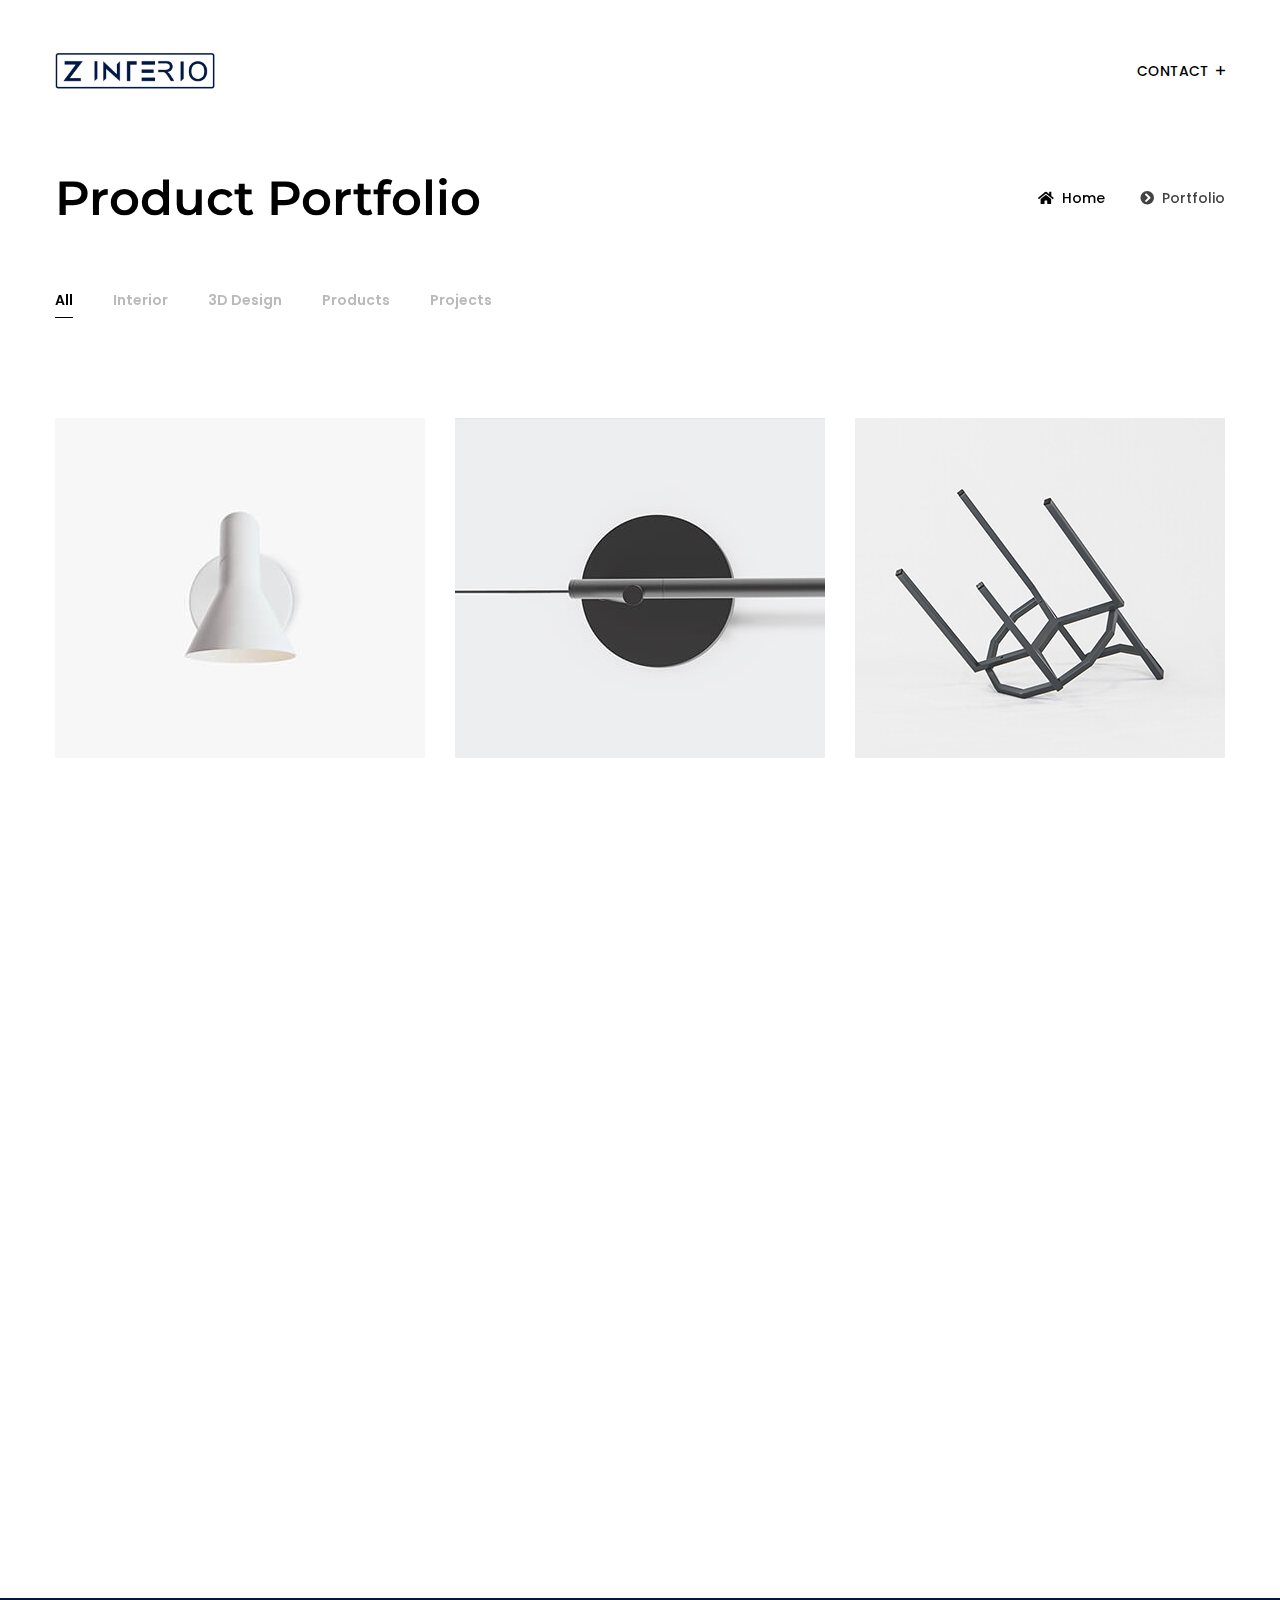
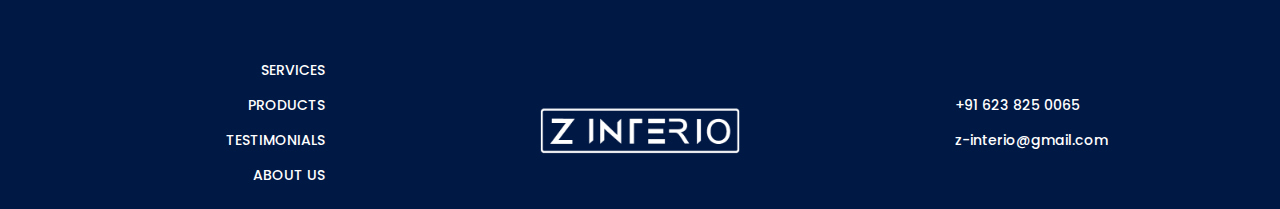
==== portfolio.html @ 0c7a72dc "Initial commit" ====
<!DOCTYPE html>
<html lang="en">

<head>

		<meta charset="utf-8">
		<meta name="viewport" content="width=device-width, initial-scale=1, shrink-to-fit=no">
		<meta http-equiv="x-ua-compatible" content="ie=edge">

		<title>Z-Interio Portfolio</title>
		<link rel="shortcut icon" href="assets/images/logo/favourite-icon.png">
		<link rel="stylesheet" href="https://cdn.jsdelivr.net/npm/bootstrap@4.6.0/dist/css/bootstrap.min.css" integrity="sha384-B0vP5xmATw1+K9KRQjQERJvTumQW0nPEzvF6L/Z6nronJ3oUOFUFpCjEUQouq2+l" crossorigin="anonymous">

		<!-- fonts -->
		<link rel="preconnect" href="https://fonts.googleapis.com">
		<link rel="preconnect" href="https://fonts.gstatic.com" crossorigin>
		<link href="https://fonts.googleapis.com/css2?family=Montserrat:ital,wght@0,100;0,200;0,300;0,400;0,500;0,600;0,700;0,800;0,900;1,100;1,200;1,300;1,400;1,500;1,600;1,700;1,800;1,900&family=Poppins:ital,wght@0,100;0,200;0,300;0,400;0,500;0,600;0,700;0,800;0,900;1,100;1,200;1,300;1,400;1,500;1,600;1,700;1,800;1,900&family=Playfair+Display:ital,wght@0,400;0,500;0,600;0,700;0,800;0,900;1,400;1,500;1,600;1,700;1,800;1,900&display=swap" rel="stylesheet">

		<!-- css include -->
		<link rel="stylesheet" type="text/css" href="assets/css/bootstrap.min.css">
		<link rel="stylesheet" type="text/css" href="assets/css/fontawesome-all.css">
		<link rel="stylesheet" type="text/css" href="assets/css/icomoon.css">
		<link rel="stylesheet" type="text/css" href="assets/css/animate.css">
		<link rel="stylesheet" type="text/css" href="assets/css/owl.carousel.min.css">
		<link rel="stylesheet" type="text/css" href="assets/css/owl.theme.default.min.css">
		<link rel="stylesheet" type="text/css" href="assets/css/magnific-popup.css">
		<link rel="stylesheet" type="text/css" href="assets/css/jquery-ui.css">
		<link rel="stylesheet" type="text/css" href="assets/css/aos.css">

		<!-- custom - css include -->
		<link rel="stylesheet" type="text/css" href="assets/css/style.css">
		<link rel="stylesheet" type="text/css" href="assets/css/custom.css">

	</head>


	<body>


		<!-- backtotop - start -->
		<div id="thetop"></div>
		<div id="backtotop">
			<a href="#" id="scroll">
				<i class="far fa-arrow-up"></i>
			</a>
		</div>
		<!-- backtotop - end -->

		<!-- preloader - start -->
		<div id="preloader"></div>
		<!-- preloader - end -->


		<!-- header-section - start
		================================================== -->
		<header id="header-section" class="header-section sticky-header clearfix">
			<div class="container">
				<div class="row align-items-center">

					<div class="col-lg-4">
						<div class="brand-logo logo-custom">
							<a id="index">
								<img class="" src="assets/images/logo/logo.png" alt="logo_not_found">
							</a>

							<div class="mobile-menu-btns float-right ul-li-right">
								<ul class="clearfix">
									<li>
										<button type="button" class="menu-btn">
											<span></span>
											<span></span>
											<span></span>
										</button>
									</li>
								</ul>
							</div>

						</div>
					</div>

					<div class="col-lg-8">
						<nav class="main-menu ul-li-right clearfix">
							<ul class="clearfix">

								<li class="menu-item-has-child">
									<a href="#!">CONTACT</a>
								</li>
							</ul>
						</nav>
					</div>

				</div>
			</div>
		</header>

		<div class="sidebar-menu-wrapper">
			<div id="sidebar-menu" class="sidebar-menu">
				<span class="close-btn"><i class="fal fa-times"></i></span>

				<div id="menu-list" class="menu-list ul-li-block clearfix">
					<ul class="clearfix">

						<li>
							<a href="#portfolio-submenu" data-toggle="collapse" aria-expanded="false">CONTACT</a>
						</li>

					</ul>
				</div>

			</div>

			<div class="overlay"></div>
		</div>

		<!-- header-section - end
		================================================== -->

		<!-- main body - start
		================================================== -->
		<main>


			<!-- breadcrumb-section - start
			================================================== -->
			<section id="breadcrumb-section" class="portfolio-custom breadcrumb-section sec-ptb-100 clearfix">
				<div class="container">

					<div class="row mb-60 d-flex align-items-center justify-content-lg-between justify-content-md-between justify-content-sm-center">
						<div class="col-lg-8 col-md-8 col-sm-7 col-xs-12">
							<h2 class="page-title mb-0" data-aos="fade-right" data-aos-delay="100">Product Portfolio</h2>
						</div>

						<div class="col-lg-4 col-md-4 col-sm-7 col-xs-12">
							<div class="breadcrumb-nev ul-li-right clearfix" data-aos="fade-left" data-aos-delay="300">
								<ul class="clearfix">
									<li><a href="index.html"><i class="fas fa-home mr-1"></i> Home</a></li>
									<li><i class="fas fa-chevron-circle-right mr-1"></i> Portfolio</li>
								</ul>
							</div>
						</div>
					</div>

					<div class="button-group filters-button-group ul-li clearfix" data-aos="fade-right" data-aos-delay="200">
						<ul class="clearfix">
							<li><button class="button is-checked" data-filter="*">All</button></li>
							<li><button class="button" data-filter=".prints">Interior</button></li>
							<li><button class="button" data-filter=".3ddesign">3D Design</button></li>
							<li><button class="button" data-filter=".branding">Products</button></li>
							<li><button class="button" data-filter=".logos">Projects</button></li>
						</ul>
					</div>

				</div>
			</section>
			<!-- breadcrumb-section - end
			================================================== -->


			<!-- portfolio-section - start
			================================================== -->
			<section id="portfolio-section" class="portfolio-section clearfix">
				<div class="container">
					<div class="grid row mt--30">

						<div class="col-lg-4 col-md-4 col-sm-6 col-xs-12 element-item prints " data-category="prints">
							<div class="portfolio-fullimage bg-white" data-aos="fade-up" data-aos-delay="100">
								<img src="assets/images/portfolio/1_img_1.jpg" alt="image_not_found">
								<a href="#!" class="details-btn"><i class="fal fa-plus"></i></a>
								<div class="item-content">
									<h3 class="item-title">Creativia</h3>
									<span class="item-brand">Branding</span>
								</div>
							</div>
						</div>

						<div class="col-lg-4 col-md-4 col-sm-6 col-xs-12 element-item 3ddesign " data-category="3ddesign">
							<div class="portfolio-fullimage bg-white" data-aos="fade-up" data-aos-delay="300">
								<img src="assets/images/portfolio/1_img_2.jpg" alt="image_not_found">
								<a href="#!" class="details-btn"><i class="fal fa-plus"></i></a>
								<div class="item-content">
									<h3 class="item-title">Creativia</h3>
									<span class="item-brand">Branding</span>
								</div>
							</div>
						</div>

						<div class="col-lg-4 col-md-4 col-sm-6 col-xs-12 element-item branding " data-category="branding">
							<div class="portfolio-fullimage bg-white" data-aos="fade-up" data-aos-delay="500">
								<img src="assets/images/portfolio/1_img_3.jpg" alt="image_not_found">
								<a href="#!" class="details-btn"><i class="fal fa-plus"></i></a>
								<div class="item-content">
									<h3 class="item-title">Creativia</h3>
									<span class="item-brand">Branding</span>
								</div>
							</div>
						</div>

						<div class="col-lg-4 col-md-4 col-sm-6 col-xs-12 element-item logos " data-category="logos">
							<div class="portfolio-fullimage bg-white" data-aos="fade-up" data-aos-delay="100">
								<img src="assets/images/portfolio/1_img_4.jpg" alt="image_not_found">
								<a href="#!" class="details-btn"><i class="fal fa-plus"></i></a>
								<div class="item-content">
									<h3 class="item-title">Creativia</h3>
									<span class="item-brand">Branding</span>
								</div>
							</div>
						</div>

						<div class="col-lg-4 col-md-4 col-sm-6 col-xs-12 element-item prints " data-category="prints">
							<div class="portfolio-fullimage bg-white" data-aos="fade-up" data-aos-delay="300">
								<img src="assets/images/portfolio/1_img_5.jpg" alt="image_not_found">
								<a href="#!" class="details-btn"><i class="fal fa-plus"></i></a>
								<div class="item-content">
									<h3 class="item-title">Creativia</h3>
									<span class="item-brand">Branding</span>
								</div>
							</div>
						</div>

						<div class="col-lg-4 col-md-4 col-sm-6 col-xs-12 element-item 3ddesign " data-category="3ddesign">
							<div class="portfolio-fullimage bg-white" data-aos="fade-up" data-aos-delay="500">
								<img src="assets/images/portfolio/1_img_6.jpg" alt="image_not_found">
								<a href="#!" class="details-btn"><i class="fal fa-plus"></i></a>
								<div class="item-content">
									<h3 class="item-title">Creativia</h3>
									<span class="item-brand">Branding</span>
								</div>
							</div>
						</div>

						<div class="col-lg-4 col-md-4 col-sm-6 col-xs-12 element-item branding " data-category="branding">
							<div class="portfolio-fullimage bg-white" data-aos="fade-up" data-aos-delay="100">
								<img src="assets/images/portfolio/1_img_7.jpg" alt="image_not_found">
								<a href="#!" class="details-btn"><i class="fal fa-plus"></i></a>
								<div class="item-content">
									<h3 class="item-title">Creativia</h3>
									<span class="item-brand">Branding</span>
								</div>
							</div>
						</div>

						<div class="col-lg-4 col-md-4 col-sm-6 col-xs-12 element-item logos " data-category="logos">
							<div class="portfolio-fullimage bg-white" data-aos="fade-up" data-aos-delay="300">
								<img src="assets/images/portfolio/1_img_8.jpg" alt="image_not_found">
								<a href="#!" class="details-btn"><i class="fal fa-plus"></i></a>
								<div class="item-content">
									<h3 class="item-title">Creativia</h3>
									<span class="item-brand">Branding</span>
								</div>
							</div>
						</div>

						<div class="col-lg-4 col-md-4 col-sm-6 col-xs-12 element-item 3ddesign " data-category="3ddesign">
							<div class="portfolio-fullimage bg-white" data-aos="fade-up" data-aos-delay="500">
								<img src="assets/images/portfolio/1_img_9.jpg" alt="image_not_found">
								<a href="#!" class="details-btn"><i class="fal fa-plus"></i></a>
								<div class="item-content">
									<h3 class="item-title">Creativia</h3>
									<span class="item-brand">Branding</span>
								</div>
							</div>
						</div>

					</div>
				</div>
			</section>
			<!-- portfolio-section - end
			================================================== -->


		</main>
		<!-- main body - end
		================================================== -->


		<!-- footer-section - start
		================================================== -->
		<div class="footer-custom-portfolio">

			<footer id="footer-section" class="footer-section sec-ptb-100 clearfix">
				<div class="container">
					<div class="row align-items-center">

						<div class="col-lg-3 col-md-4">
							<div class="useful-links ul-li-block text-right clearfix">
								<ul class="clearfix">
									<li><a class="footer-font-custom" href="#!">SERVICES</a></li>
									<li><a class="footer-font-custom" href="service-1.html">PRODUCTS</a></li>
									<li><a class="footer-font-custom" href="#!">TESTIMONIALS</a></li>
									<li><a class="footer-font-custom" href="contact.html">ABOUT US</a></li>
								</ul>
							</div>
						</div>

						<div class="col-lg-6 col-md-4">
							<div class="brand-logo text-center mt-3">
								<a class="brand-logo-footer" href="index.html">
									<img src="assets/images/logo/logo-white.png" alt="logo_not_found">
								</a>
							</div>
						</div>

						<div class="col-lg-3 col-md-4">
							<div class="useful-links ul-li-block clearfix">
								<ul class="clearfix">
									<li><a class="footer-font-custom" href="#!">+91 623 825 0065</a></li>
									<li><a class="footer-font-custom" href="#!">z-interio@gmail.com</a></li>
								</ul>
							</div>
						</div>

					</div>
				</div>
			</footer>

		</div>
		<!-- footer-section - end
		================================================== -->

		<!-- jquery include -->
		<script src="assets/js/jquery-1.10.1.min.js"></script>
		<script src="assets/js/popper.min.js"></script>
		<script src="assets/js/bootstrap.min.js"></script>
		<script src="assets/js/owl.carousel.min.js"></script>
		<script src="assets/js/counterup.min.js"></script>
		<script src="assets/js/waypoints.min.js"></script>
		<script src="assets/js/countdown.js"></script>
		<script src="assets/js/magnific-popup.min.js"></script>
		<script src="assets/js/isotope.pkgd.min.js"></script>
		<script src="assets/js/masonry.pkgd.min.js"></script>
		<script src="assets/js/imagesloaded.pkgd.min.js"></script>
		<script src="assets/js/jquery-ui.js"></script>
		<script src="assets/js/aos.js"></script>
		<script src="assets/js/validate.js"></script>

		<!-- mobile menu - jquery include -->
        <script src="assets/js/mCustomScrollbar.js"></script>

		<!-- custom - jquery include -->
		<script src="assets/js/custom.js"></script>


	</body>

</html>
---- assets/css/icomoon.css ----
@font-face {
  font-family: 'icomoon';
  src:  url('../fonts/icomoonb124.eot');
  src:  url('../fonts/icomoonb124.eot#iefix') format('embedded-opentype'),
    url('../fonts/icomoonb124.ttf') format('truetype'),
    url('../fonts/icomoonb124.woff') format('woff'),
    url('../fonts/icomoonb124.svg#icomoon') format('svg');
  font-weight: normal;
  font-style: normal;
}

[class^="icon-"], [class*=" icon-"] {
  /* use !important to prevent issues with browser extensions that change fonts */
  font-family: 'icomoon' !important;
  speak: none;
  font-style: normal;
  font-weight: normal;
  font-variant: normal;
  text-transform: none;
  line-height: 1;

  /* Better Font Rendering =========== */
  -webkit-font-smoothing: antialiased;
  -moz-osx-font-smoothing: grayscale;
}

.icon-banking-mobile:before {
  content: "\e967";
  color: #27afb7;
}
.icon-analysis:before {
  content: "\e968";
  color: #27afb7;
}
.icon-anchor:before {
  content: "\e969";
  color: #27afb7;
}
.icon-announcement:before {
  content: "\e96a";
  color: #27afb7;
}
.icon-bank:before {
  content: "\e96b";
  color: #27afb7;
}
.icon-bid:before {
  content: "\e96c";
  color: #27afb7;
}
.icon-bug3:before {
  content: "\e96d";
  color: #27afb7;
}
.icon-business-man:before {
  content: "\e96e";
  color: #27afb7;
}
.icon-chair:before {
  content: "\e96f";
  color: #27afb7;
}
.icon-cloud-service:before {
  content: "\e970";
  color: #27afb7;
}
.icon-code:before {
  content: "\e975";
  color: #27afb7;
}
.icon-card-credict:before {
  content: "\e976";
  color: #27afb7;
}
.icon-analysis-data:before {
  content: "\e977";
  color: #27afb7;
}
.icon-date:before {
  content: "\e978";
  color: #27afb7;
}
.icon-document:before {
  content: "\e979";
  color: #27afb7;
}
.icon-dollar:before {
  content: "\e97a";
  color: #27afb7;
}
.icon-employee:before {
  content: "\e97b";
  color: #27afb7;
}
.icon-file-sharing:before {
  content: "\e97c";
  color: #27afb7;
}
.icon-folder3:before {
  content: "\e97d";
  color: #27afb7;
}
.icon-global-money:before {
  content: "\e97e";
  color: #27afb7;
}
.icon-growth:before {
  content: "\e97f";
  color: #27afb7;
}
.icon-idea:before {
  content: "\e980";
  color: #27afb7;
}
.icon-keywords:before {
  content: "\e981";
  color: #27afb7;
}
.icon-landing-page:before {
  content: "\e982";
  color: #27afb7;
}
.icon-law:before {
  content: "\e983";
  color: #27afb7;
}
.icon-link3:before {
  content: "\e984";
  color: #27afb7;
}
.icon-location4:before {
  content: "\e985";
  color: #27afb7;
}
.icon-designing-mobile:before {
  content: "\e986";
  color: #27afb7;
}
.icon-money:before {
  content: "\e987";
  color: #27afb7;
}
.icon-banking-online:before {
  content: "\e988";
  color: #27afb7;
}
.icon-page-quality:before {
  content: "\e989";
  color: #27afb7;
}
.icon-page-security:before {
  content: "\e98a";
  color: #27afb7;
}
.icon-page-setting:before {
  content: "\e98b";
  color: #27afb7;
}
.icon-page-view:before {
  content: "\e98c";
  color: #27afb7;
}
.icon-partnership:before {
  content: "\e98d";
  color: #27afb7;
}
.icon-pay-perclick:before {
  content: "\e98e";
  color: #27afb7;
}
.icon-pin:before {
  content: "\e98f";
  color: #27afb7;
}
.icon-portfolio:before {
  content: "\e990";
  color: #27afb7;
}
.icon-premium:before {
  content: "\e991";
  color: #27afb7;
}
.icon-presentation:before {
  content: "\e992";
  color: #27afb7;
}
.icon-rocket3:before {
  content: "\e993";
  color: #27afb7;
}
.icon-money-save:before {
  content: "\e994";
  color: #27afb7;
}
.icon-seo-tag:before {
  content: "\e995";
  color: #27afb7;
}
.icon-sharing:before {
  content: "\e996";
  color: #27afb7;
}
.icon-signature:before {
  content: "\e997";
  color: #27afb7;
}
.icon-social:before {
  content: "\e998";
  color: #27afb7;
}
.icon-speed:before {
  content: "\e999";
  color: #27afb7;
}
.icon-stamp:before {
  content: "\e99a";
  color: #27afb7;
}
.icon-tap:before {
  content: "\e99b";
  color: #27afb7;
}
.icon-attention-favori:before {
  content: "\e99c";
  color: #134563;
}
.icon-discount-price-t:before {
  content: "\e99d";
  color: #134563;
}
.icon-draw-edit-pencil:before {
  content: "\e99e";
  color: #134563;
}
.icon-find-magnifier-m:before {
  content: "\e99f";
  color: #134563;
}
.icon-approve-like-thu:before {
  content: "\e9a0";
  color: #134563;
}
.icon-download-loop-re:before {
  content: "\e9a1";
  color: #134563;
}
.icon-close-no-reject:before {
  content: "\e9a2";
  color: #134563;
}
.icon-approve-check-ok:before {
  content: "\e9a3";
  color: #134563;
}
.icon-history-left-pre:before {
  content: "\e9a4";
  color: #134563;
}
.icon-lock-open-unlock:before {
  content: "\e9a5";
  color: #134563;
}
.icon-arrow-bottom-dow:before {
  content: "\e9a6";
  color: #134563;
}
.icon-arrow-left4:before {
  content: "\e9a7";
  color: #134563;
}
.icon-arrow-back-left-:before {
  content: "\e9a8";
  color: #134563;
}
.icon-arrow-forward-ne:before {
  content: "\e9a9";
  color: #134563;
}
.icon-arrow-forward-ne1:before {
  content: "\e9aa";
  color: #134563;
}
.icon-arrow-top-up:before {
  content: "\e9ab";
  color: #134563;
}
.icon-attention-exclam:before {
  content: "\e9ac";
  color: #134563;
}
.icon-account-avatar-p:before {
  content: "\e9ad";
  color: #134563;
}
.icon-delete-garbage-t:before {
  content: "\e9ae";
  color: #134563;
}
.icon-alarm-bell-sound:before {
  content: "\e9af";
  color: #134563;
}
.icon-box-files-storag:before {
  content: "\e9b0";
  color: #134563;
}
.icon-calendar-events-:before {
  content: "\e9b1";
  color: #134563;
}
.icon-camera-images-ph:before {
  content: "\e9b2";
  color: #134563;
}
.icon-cart-checkout-co:before {
  content: "\e9b3";
  color: #134563;
}
.icon-attach-attachmen:before {
  content: "\e9b4";
  color: #134563;
}
.icon-clock-schedule-t:before {
  content: "\e9b5";
  color: #134563;
}
.icon-close-no-reject1:before {
  content: "\e9b6";
  color: #134563;
}
.icon-chat-cloud-speec:before {
  content: "\e9b7";
  color: #134563;
}
.icon-credit-card-paym:before {
  content: "\e9b8";
  color: #134563;
}
.icon-award-champion-c:before {
  content: "\e9b9";
  color: #134563;
}
.icon-eye-sight-view:before {
  content: "\e9ba";
  color: #134563;
}
.icon-click-finger-tou:before {
  content: "\e9bb";
  color: #134563;
}
.icon-favorite-heart-l:before {
  content: "\e9bc";
  color: #134563;
}
.icon-hyperlink-link:before {
  content: "\e9bd";
  color: #134563;
}
.icon-location-map-mar:before {
  content: "\e9be";
  color: #134563;
}
.icon-lock-padlock-sec:before {
  content: "\e9bf";
  color: #134563;
}
.icon-email-envenlope-:before {
  content: "\e9c0";
  color: #134563;
}
.icon-hamburger-menu:before {
  content: "\e9c1";
  color: #134563;
}
.icon-close-less-minus:before {
  content: "\e9c2";
  color: #134563;
}
.icon-image-photograph:before {
  content: "\e9c3";
  color: #134563;
}
.icon-audio-play-playe:before {
  content: "\e9c4";
  color: #134563;
}
.icon-add-more-plus:before {
  content: "\e9c5";
  color: #134563;
}
.icon-help-question:before {
  content: "\e9c6";
  color: #134563;
}
.icon-forward-right-ro:before {
  content: "\e9c7";
  color: #134563;
}
.icon-loop-repeat-rota:before {
  content: "\e9c8";
  color: #134563;
}
.icon-gear-options-pre:before {
  content: "\e9c9";
  color: #134563;
}
.icon-graph-network-sh:before {
  content: "\e9ca";
  color: #134563;
}
.icon-launch-open-shar:before {
  content: "\e9cb";
  color: #134563;
}
.icon-analytics-bar-ch:before {
  content: "\e9cc";
  color: #134563;
}
.icon-upload5:before {
  content: "\e9cd";
  color: #134563;
}
.icon-accounting-finance:before {
  content: "\e9ce";
}
.icon-accounting-finance1:before {
  content: "\e9cf";
}
.icon-accounting-finance2:before {
  content: "\e9d0";
}
.icon-accounting-finance3:before {
  content: "\e9d1";
}
.icon-accounting-finance4:before {
  content: "\e9d2";
}
.icon-accounting-finance5:before {
  content: "\e9d3";
}
.icon-accounting-finance6:before {
  content: "\e9d4";
}
.icon-accounting-finance7:before {
  content: "\e9d5";
}
.icon-accounting-finance8:before {
  content: "\e9d6";
}
.icon-accounting-finance9:before {
  content: "\e9d7";
}
.icon-accounting-finance10:before {
  content: "\e9d8";
}
.icon-accounting-finance11:before {
  content: "\e9d9";
}
.icon-accounting-finance12:before {
  content: "\e9da";
}
.icon-accounting-finance13:before {
  content: "\e9db";
}
.icon-accounting-finance14:before {
  content: "\e9dc";
}
.icon-accounting-finance15:before {
  content: "\e9dd";
}
.icon-accounting-finance16:before {
  content: "\e9de";
}
.icon-accounting-finance17:before {
  content: "\e9df";
}
.icon-accounting-finance18:before {
  content: "\e9e0";
}
.icon-accounting-finance19:before {
  content: "\e9e1";
}
.icon-accounting-finance20:before {
  content: "\e9e2";
}
.icon-accounting-finance21:before {
  content: "\e9e3";
}
.icon-accounting-finance22:before {
  content: "\e9e4";
}
.icon-accounting-finance23:before {
  content: "\e9e5";
}
.icon-accounting-finance24:before {
  content: "\e9e6";
}
.icon-accounting-finance25:before {
  content: "\e9e7";
}
.icon-accounting-finance26:before {
  content: "\e9e8";
}
.icon-accounting-finance27:before {
  content: "\e9e9";
}
.icon-accounting-finance28:before {
  content: "\e9ea";
}
.icon-accounting-finance29:before {
  content: "\e9eb";
}
.icon-coin-crypto-cryptocurrency-currency-dash-money:before {
  content: "\e9ec";
}
.icon-coin-crypto-cryptocurrency-currency-dash-money1:before {
  content: "\e9ed";
}
.icon-coin-crypto-cryptocurrency-currency-dash-money2:before {
  content: "\e9ee";
}
.icon-coin-crypto-cryptocurrency-currency-dash-money3:before {
  content: "\e9ef";
}
.icon-coin-crypto-cryptocurrency-currency-dash-money4:before {
  content: "\e9f0";
}
.icon-coin-crypto-cryptocurrency-currency-dash-money5:before {
  content: "\e9f1";
}
.icon-coin-crypto-cryptocurrency-currency-dash-money6:before {
  content: "\e9f2";
}
.icon-coin-crypto-cryptocurrency-currency-dash-money7:before {
  content: "\e9f3";
}
.icon-coin-crypto-cryptocurrency-currency-dash-money8:before {
  content: "\e9f4";
}
.icon-coin-crypto-cryptocurrency-currency-dash-money9:before {
  content: "\e9f5";
}
.icon-coin-crypto-cryptocurrency-currency-dash-money10:before {
  content: "\e9f6";
}
.icon-coin-crypto-cryptocurrency-currency-dash-money11:before {
  content: "\e9f7";
}
.icon-coin-crypto-cryptocurrency-currency-dash-money12:before {
  content: "\e9f8";
}
.icon-coin-crypto-cryptocurrency-currency-dash-money13:before {
  content: "\e9f9";
}
.icon-coin-crypto-cryptocurrency-currency-dash-money14:before {
  content: "\e9fa";
}
.icon-coin-crypto-cryptocurrency-currency-dash-money15:before {
  content: "\e9fb";
}
.icon-coin-crypto-cryptocurrency-currency-dash-money16:before {
  content: "\e9fc";
}
.icon-coin-crypto-cryptocurrency-currency-dash-money17:before {
  content: "\e9fd";
}
.icon-coin-crypto-cryptocurrency-currency-dash-money18:before {
  content: "\e9fe";
}
.icon-coin-crypto-cryptocurrency-currency-dash-money19:before {
  content: "\e9ff";
}
.icon-coin-crypto-cryptocurrency-currency-dash-money20:before {
  content: "\ea00";
}
.icon-coin-crypto-cryptocurrency-currency-dash-money21:before {
  content: "\ea01";
}
.icon-coin-crypto-cryptocurrency-currency-dash-money22:before {
  content: "\ea02";
}
.icon-coin-crypto-cryptocurrency-currency-dash-money23:before {
  content: "\ea03";
}
.icon-coin-crypto-cryptocurrency-currency-dash-money24:before {
  content: "\ea04";
}
.icon-coin-crypto-cryptocurrency-currency-dash-money25:before {
  content: "\ea05";
}
.icon-coin-crypto-cryptocurrency-currency-dash-money26:before {
  content: "\ea06";
}
.icon-analysis-bar-chart-chart-data-graph:before {
  content: "\ea07";
}
.icon-analysis-bar-chart-chart-graph-statistics:before {
  content: "\ea08";
}
.icon-analysis-bar-chart-diagram-graph-statistics:before {
  content: "\ea09";
}
.icon-chart-data-diagram-graph-report:before {
  content: "\ea0a";
}
.icon-business-presentation-presentation-project-presentation-projector-board-report:before {
  content: "\ea0b";
}
.icon-chart-data-diagram-graph-pie-chart:before {
  content: "\ea0c";
}
.icon-analysis-chart-data-graph-statistics:before {
  content: "\ea0d";
}
.icon-diagram-graph-pie-report-statistics:before {
  content: "\ea0e";
}
.icon-data-diagram-graph-report-statistics:before {
  content: "\ea0f";
}
.icon-analysis-diagram-graph-report-statistics:before {
  content: "\ea10";
}
.icon-analysis-chart-data-diagram-graph:before {
  content: "\ea11";
}
.icon-analysis-chart-data-diagram-graph1:before {
  content: "\ea12";
}
.icon-analysis-chart-diagram-report-statistics:before {
  content: "\ea13";
}
.icon-analysis-chart-data-graph-statistics1:before {
  content: "\ea14";
}
.icon-analysis-chart-data-graph-statistics2:before {
  content: "\ea15";
}
.icon-chart-diagram-graph-report-statistics:before {
  content: "\ea16";
}
.icon-analysis-diagram-graph-report-statistics1:before {
  content: "\ea17";
}
.icon-analysis-chart-data-diagram-report:before {
  content: "\ea18";
}
.icon-business-chat-management-negotiation:before {
  content: "\ea19";
}
.icon-building-business-management-office:before {
  content: "\ea1a";
}
.icon-business-management-stamp:before {
  content: "\ea1b";
}
.icon-business-growth-management-stat-statistic:before {
  content: "\ea1c";
}
.icon-business-card-management:before {
  content: "\ea1d";
}
.icon-agenda-book-business-management:before {
  content: "\ea1e";
}
.icon-binoculars-business-management-vision:before {
  content: "\ea1f";
}
.icon-business-calculator-management:before {
  content: "\ea20";
}
.icon-briefcase-business-management:before {
  content: "\ea21";
}
.icon-bank-business-management:before {
  content: "\ea22";
}
.icon-auction-business-management:before {
  content: "\ea23";
}
.icon-business-management-tributte-trophy:before {
  content: "\ea24";
}
.icon-business-management-todolist:before {
  content: "\ea25";
}
.icon-business-management-suit-tie:before {
  content: "\ea26";
}
.icon-business-cash-management-money:before {
  content: "\ea27";
}
.icon-bulb-business-idea-management:before {
  content: "\ea28";
}
.icon-business-management-megaphone:before {
  content: "\ea29";
}
.icon-business-management-target:before {
  content: "\ea2a";
}
.icon-business-management-pen-signature:before {
  content: "\ea2b";
}
.icon-business-dollar-management-search:before {
  content: "\ea2c";
}
.icon-business-management-presentation-statistic-stats:before {
  content: "\ea2d";
}
.icon-business-chart-management-pie:before {
  content: "\ea2e";
}
.icon-business-management-network:before {
  content: "\ea2f";
}
.icon-business-management-mission-mountain:before {
  content: "\ea30";
}
.icon-business-calendar-management:before {
  content: "\ea31";
}
.icon-analytics-board-presentation-icon:before {
  content: "\ea32";
}
.icon-browser-online-shop-icon:before {
  content: "\ea33";
}
.icon-budget-money-stocks-icon:before {
  content: "\ea34";
}
.icon-messages-smartphone-talk-icon:before {
  content: "\ea35";
}
.icon-bank-budget-money-stocks-icon:before {
  content: "\ea36";
}
.icon-analytics-board-presentation-presentation-icon:before {
  content: "\ea37";
}
.icon-economy-graph-statistics-icon:before {
  content: "\ea38";
}
.icon-personal-personal-wallet-purse-wallet-icon:before {
  content: "\ea39";
}
.icon-cash-money-personal-personal-wallet-purse-wallet-wallet-icon:before {
  content: "\ea3a";
}
.icon-badge-pass-security-security-icon:before {
  content: "\ea3b";
}
.icon-eye-view-visibility-icon:before {
  content: "\ea3c";
}
.icon-busy-hourglass-wait-icon:before {
  content: "\ea3d";
}
.icon-banking-budget-money-stocks-icon:before {
  content: "\ea3e";
}
.icon-business-money-plant-icon-settings:before {
  content: "\ea3f";
}
.icon-business-money-plant-icon:before {
  content: "\ea40";
}
.icon-cashbox-cashier-shop-icon:before {
  content: "\ea41";
}
.icon-contract-document-paper-icon:before {
  content: "\ea42";
}
.icon-stopwatch-time-timer-icon:before {
  content: "\ea43";
}
.icon-print-printer-printing-icon:before {
  content: "\ea44";
}
.icon-glass-magnifying-magnifying-glass-search-icon:before {
  content: "\ea45";
}
.icon-business-money-plant-plant-icon:before {
  content: "\ea46";
}
.icon-card-credit-payment-icon:before {
  content: "\ea47";
}
.icon-business-card-id-id-icon:before {
  content: "\ea48";
}
.icon-labyrinth-maze-strategy-icon:before {
  content: "\ea49";
}
.icon-card-credit-payment-icon1:before {
  content: "\ea4a";
}
.icon-iconfinder_9_1250310:before {
  content: "\ea4b";
}
.icon-iconfinder_12_1250322:before {
  content: "\ea4c";
}
.icon-iconfinder_arrow_down2_1814082:before {
  content: "\ea4d";
  color: #134563;
}
.icon-iconfinder_Attention_1814088:before {
  content: "\ea4e";
  color: #134563;
}
.icon-iconfinder_basics-19_296814:before {
  content: "\ea4f";
}
.icon-iconfinder_close_1814098:before {
  content: "\ea50";
  color: #134563;
}
.icon-iconfinder_close2_1814078:before {
  content: "\ea51";
  color: #134563;
}
.icon-iconfinder_eye_1814102:before {
  content: "\ea52";
  color: #134563;
}
.icon-iconfinder_icon-ios7-search_211818:before {
  content: "\ea53";
}
.icon-iconfinder_link_1814105:before {
  content: "\ea54";
  color: #134563;
}
.icon-iconfinder_location_1814106:before {
  content: "\ea55";
  color: #134563;
}
.icon-iconfinder_plus_1814113:before {
  content: "\ea56";
  color: #134563;
}
.icon-iconfinder_search_172546:before {
  content: "\ea57";
}
.icon-iconfinder_shop_wallet_1469736:before {
  content: "\ea58";
  color: #505070;
}
.icon-iconfinder_shopping_bag_172551:before {
  content: "\ea59";
}
.icon-iconfinder_User_Interface-40_2044248:before {
  content: "\ea5a";
}
.icon-iconfinder_user_male4_172628:before {
  content: "\ea5b";
}
.icon-settings-1:before {
  content: "\e965";
}
.icon-settings2:before {
  content: "\e966";
}
.icon-puzzle:before {
  content: "\e94d";
}
.icon-heartbeat:before {
  content: "\e94e";
}
.icon-video-camera3:before {
  content: "\e94f";
}
.icon-gamepad-console:before {
  content: "\e950";
}
.icon-speaker:before {
  content: "\e951";
}
.icon-mobile-phone-design:before {
  content: "\e952";
}
.icon-desktop-monitor:before {
  content: "\e953";
}
.icon-washing-machine:before {
  content: "\e954";
}
.icon-speakers:before {
  content: "\e947";
}
.icon-computer:before {
  content: "\e948";
}
.icon-photo-camera-1:before {
  content: "\e94a";
}
.icon-photo-camera:before {
  content: "\e94b";
}
.icon-smartphone2:before {
  content: "\e94c";
}
.icon-notebook-computer:before {
  content: "\e955";
}
.icon-laptop3:before {
  content: "\e956";
}
.icon-television-2:before {
  content: "\e957";
}
.icon-television-1:before {
  content: "\e958";
}
.icon-television:before {
  content: "\e959";
}
.icon-headphone:before {
  content: "\e95a";
}
.icon-earphones:before {
  content: "\e95b";
}
.icon-gift4:before {
  content: "\e95c";
}
.icon-wifi:before {
  content: "\e95d";
}
.icon-cinema:before {
  content: "\e95e";
}
.icon-cosmetics:before {
  content: "\e95f";
}
.icon-appliances:before {
  content: "\e960";
}
.icon-archive2:before {
  content: "\e961";
}
.icon-like2:before {
  content: "\e962";
}
.icon-heart3:before {
  content: "\e963";
}
.icon-archive:before {
  content: "\e945";
}
.icon-like:before {
  content: "\e946";
}
.icon-magnifying-glass:before {
  content: "\e942";
}
.icon-search3:before {
  content: "\e943";
}
.icon-user-1:before {
  content: "\e944";
}
.icon-user4:before {
  content: "\e941";
}
.icon-user3:before {
  content: "\e93a";
}
.icon-arrows-2:before {
  content: "\e93b";
}
.icon-arrows-1:before {
  content: "\e93c";
}
.icon-arrows:before {
  content: "\e93d";
}
.icon-navigation:before {
  content: "\e93e";
}
.icon-back3:before {
  content: "\e93f";
}
.icon-next4:before {
  content: "\e940";
}
.icon-warehouse:before {
  content: "\e913";
}
.icon-point-of-service:before {
  content: "\e914";
}
.icon-wall-clock:before {
  content: "\e915";
}
.icon-smartphone:before {
  content: "\e916";
}
.icon-placeholder2:before {
  content: "\e917";
}
.icon-headset:before {
  content: "\e918";
}
.icon-package:before {
  content: "\e919";
}
.icon-bag-2:before {
  content: "\e91a";
}
.icon-business-1:before {
  content: "\e91b";
}
.icon-commerce:before {
  content: "\e91c";
}
.icon-bag:before {
  content: "\e91d";
}
.icon-business:before {
  content: "\e91e";
}
.icon-paper-bag:before {
  content: "\e91f";
}
.icon-shopping-bag:before {
  content: "\e920";
}
.icon-credit-card3:before {
  content: "\e921";
}
.icon-eco-bag:before {
  content: "\e922";
}
.icon-sneakers:before {
  content: "\e923";
}
.icon-barcode3:before {
  content: "\e924";
}
.icon-online-shopping:before {
  content: "\e925";
}
.icon-offer:before {
  content: "\e926";
}
.icon-price-tag-1:before {
  content: "\e927";
}
.icon-high-heels:before {
  content: "\e928";
}
.icon-shopping-bags:before {
  content: "\e929";
}
.icon-hanger:before {
  content: "\e92a";
}
.icon-invoice:before {
  content: "\e92b";
}
.icon-sale:before {
  content: "\e92c";
}
.icon-jeans:before {
  content: "\e92d";
}
.icon-dress:before {
  content: "\e92e";
}
.icon-payment:before {
  content: "\e92f";
}
.icon-discount:before {
  content: "\e930";
}
.icon-wallet:before {
  content: "\e931";
}
.icon-customer-service:before {
  content: "\e932";
}
.icon-gift3:before {
  content: "\e933";
}
.icon-shirt:before {
  content: "\e934";
}
.icon-card:before {
  content: "\e935";
}
.icon-price-tag3:before {
  content: "\e936";
}
.icon-shopping-cart:before {
  content: "\e937";
}
.icon-business-card:before {
  content: "\e938";
}
.icon-bag-1:before {
  content: "\e939";
}
.icon-next3:before {
  content: "\eb33";
}
.icon-back:before {
  content: "\eb34";
}
.icon-clown:before {
  content: "\eb3c";
}
.icon-exam:before {
  content: "\eb3a";
}
.icon-placeholder:before {
  content: "\eb3b";
}
.icon-next32:before {
  content: "\eb37";
}
.icon-back2:before {
  content: "\eb36";
}
.icon-house:before {
  content: "\e901";
}
.icon-fast-food:before {
  content: "\eb38";
}
.icon-wrench2:before {
  content: "\74";
}
.icon-sunbed:before {
  content: "\e904";
}
.icon-building:before {
  content: "\eb39";
}
.icon-grooming:before {
  content: "\e906";
}
.icon-gps-fixed-indicator:before {
  content: "\e900";
}
.icon-car-garage:before {
  content: "\e902";
}
.icon-car-in-garage:before {
  content: "\e905";
}
.icon-bed-1:before {
  content: "\e907";
}
.icon-bathtub-1:before {
  content: "\e908";
}
.icon-design-grid-simple-structure-with-three-areas:before {
  content: "\e909";
}
.icon-assembly-area:before {
  content: "\e90a";
}
.icon-building2:before {
  content: "\e90b";
}
.icon-bed2:before {
  content: "\e90c";
}
.icon-bathtub:before {
  content: "\e90d";
}
.icon-house-roof:before {
  content: "\e90e";
}
.icon-house-roof2:before {
  content: "\e903";
}
.icon-bathtube:before {
  content: "\f113";
}
.icon-bed:before {
  content: "\f112";
}
.icon-bath:before {
  content: "\ef21";
}
.icon-blueprint:before {
  content: "\ef22";
}
.icon-garage:before {
  content: "\ef23";
}
.icon-room-bed:before {
  content: "\ef24";
}
.icon-square:before {
  content: "\ef25";
}
.icon-bedroom:before {
  content: "\f111";
}
.icon-envelope-in-black-paper-with-a-white-letter-sheet-inside:before {
  content: "\ef11";
}
.icon-next31:before {
  content: "\eb35";
}
.icon-back1:before {
  content: "\eb3d";
}
.icon-clown1:before {
  content: "\eb3e";
}
.icon-exam1:before {
  content: "\eb3f";
}
.icon-placeholder1:before {
  content: "\eb40";
}
.icon-next321:before {
  content: "\eb41";
}
.icon-back21:before {
  content: "\eb42";
}
.icon-house1:before {
  content: "\e90f";
}
.icon-fast-food1:before {
  content: "\eb43";
}
.icon-wrench21:before {
  content: "\75";
}
.icon-sunbed1:before {
  content: "\e910";
}
.icon-building1:before {
  content: "\eb44";
}
.icon-grooming1:before {
  content: "\e911";
}
.icon-gps-fixed-indicator1:before {
  content: "\e912";
}
.icon-star:before {
  content: "\eaed";
}
.icon-key3:before {
  content: "\eaf3";
}
.icon-settings:before {
  content: "\eaf5";
}
.icon-lock2:before {
  content: "\eaf8";
}
.icon-calendar2:before {
  content: "\eb16";
}
.icon-star1:before {
  content: "\eaee";
}
.icon-key31:before {
  content: "\eaf4";
}
.icon-settings1:before {
  content: "\eaf6";
}
.icon-lock21:before {
  content: "\eaf9";
}
.icon-calendar21:before {
  content: "\eb17";
}
.icon-home41:before {
  content: "\ef0c";
}
.icon-home221:before {
  content: "\ef0d";
}
.icon-home321:before {
  content: "\ef0e";
}
.icon-office21:before {
  content: "\ef0f";
}
.icon-newspaper21:before {
  content: "\ef10";
}
.icon-pencil31:before {
  content: "\ef12";
}
.icon-pencil221:before {
  content: "\ef13";
}
.icon-quill21:before {
  content: "\ef14";
}
.icon-pen21:before {
  content: "\ef15";
}
.icon-blog21:before {
  content: "\ef16";
}
.icon-eyedropper21:before {
  content: "\ef17";
}
.icon-droplet21:before {
  content: "\ef18";
}
.icon-paint-format21:before {
  content: "\ef19";
}
.icon-image21:before {
  content: "\ef1a";
}
.icon-images21:before {
  content: "\ef1b";
}
.icon-camera21:before {
  content: "\ef1c";
}
.icon-headphones21:before {
  content: "\ef1d";
}
.icon-music21:before {
  content: "\ef1e";
}
.icon-play41:before {
  content: "\ef1f";
}
.icon-film21:before {
  content: "\ef20";
}
.icon-video-camera21:before {
  content: "\f114";
}
.icon-dice21:before {
  content: "\f115";
}
.icon-pacman21:before {
  content: "\f116";
}
.icon-spades21:before {
  content: "\f117";
}
.icon-clubs21:before {
  content: "\f118";
}
.icon-diamonds21:before {
  content: "\f119";
}
.icon-bullhorn21:before {
  content: "\f11a";
}
.icon-connection21:before {
  content: "\f11b";
}
.icon-podcast21:before {
  content: "\f11c";
}
.icon-feed21:before {
  content: "\f11d";
}
.icon-mic21:before {
  content: "\f11e";
}
.icon-book21:before {
  content: "\f11f";
}
.icon-books21:before {
  content: "\f120";
}
.icon-library21:before {
  content: "\f121";
}
.icon-file-text31:before {
  content: "\f122";
}
.icon-profile21:before {
  content: "\f123";
}
.icon-file-empty21:before {
  content: "\f124";
}
.icon-files-empty21:before {
  content: "\f125";
}
.icon-file-text221:before {
  content: "\f126";
}
.icon-file-picture21:before {
  content: "\f127";
}
.icon-file-music21:before {
  content: "\f128";
}
.icon-file-play21:before {
  content: "\f129";
}
.icon-file-video21:before {
  content: "\f12a";
}
.icon-file-zip21:before {
  content: "\f12b";
}
.icon-copy21:before {
  content: "\f12c";
}
.icon-paste21:before {
  content: "\f12d";
}
.icon-stack21:before {
  content: "\f12e";
}
.icon-folder21:before {
  content: "\f12f";
}
.icon-folder-open21:before {
  content: "\f130";
}
.icon-folder-plus21:before {
  content: "\f131";
}
.icon-folder-minus21:before {
  content: "\f132";
}
.icon-folder-download21:before {
  content: "\f133";
}
.icon-folder-upload21:before {
  content: "\f134";
}
.icon-price-tag21:before {
  content: "\f135";
}
.icon-price-tags21:before {
  content: "\f136";
}
.icon-barcode21:before {
  content: "\f137";
}
.icon-qrcode21:before {
  content: "\f138";
}
.icon-ticket21:before {
  content: "\f139";
}
.icon-cart21:before {
  content: "\f13a";
}
.icon-coin-dollar21:before {
  content: "\f13b";
}
.icon-coin-euro21:before {
  content: "\f13c";
}
.icon-coin-pound21:before {
  content: "\f13d";
}
.icon-coin-yen21:before {
  content: "\f13e";
}
.icon-credit-card21:before {
  content: "\f13f";
}
.icon-calculator21:before {
  content: "\f140";
}
.icon-lifebuoy21:before {
  content: "\f141";
}
.icon-phone21:before {
  content: "\f142";
}
.icon-phone-hang-up21:before {
  content: "\f143";
}
.icon-address-book21:before {
  content: "\f144";
}
.icon-envelop21:before {
  content: "\f145";
}
.icon-pushpin21:before {
  content: "\f146";
}
.icon-location31:before {
  content: "\f147";
}
.icon-location221:before {
  content: "\f148";
}
.icon-compass321:before {
  content: "\f149";
}
.icon-compass221:before {
  content: "\f14a";
}
.icon-map31:before {
  content: "\f14b";
}
.icon-map221:before {
  content: "\f14c";
}
.icon-history21:before {
  content: "\f14d";
}
.icon-clock31:before {
  content: "\f14e";
}
.icon-clock221:before {
  content: "\f14f";
}
.icon-alarm21:before {
  content: "\f150";
}
.icon-bell21:before {
  content: "\f151";
}
.icon-stopwatch21:before {
  content: "\f152";
}
.icon-calendar221:before {
  content: "\f153";
}
.icon-printer21:before {
  content: "\f154";
}
.icon-keyboard21:before {
  content: "\f155";
}
.icon-display21:before {
  content: "\f156";
}
.icon-laptop21:before {
  content: "\f157";
}
.icon-mobile31:before {
  content: "\f158";
}
.icon-mobile221:before {
  content: "\f159";
}
.icon-tablet21:before {
  content: "\f15a";
}
.icon-tv21:before {
  content: "\f15b";
}
.icon-drawer31:before {
  content: "\f15c";
}
.icon-drawer221:before {
  content: "\f15d";
}
.icon-box-add21:before {
  content: "\f15e";
}
.icon-box-remove21:before {
  content: "\f15f";
}
.icon-download41:before {
  content: "\f160";
}
.icon-upload41:before {
  content: "\f161";
}
.icon-floppy-disk21:before {
  content: "\f162";
}
.icon-drive21:before {
  content: "\f163";
}
.icon-database21:before {
  content: "\f164";
}
.icon-undo31:before {
  content: "\f165";
}
.icon-redo31:before {
  content: "\f166";
}
.icon-undo221:before {
  content: "\f167";
}
.icon-redo221:before {
  content: "\f168";
}
.icon-forward41:before {
  content: "\f169";
}
.icon-reply21:before {
  content: "\f16a";
}
.icon-bubble31:before {
  content: "\f16b";
}
.icon-bubbles51:before {
  content: "\f16c";
}
.icon-bubbles221:before {
  content: "\f16d";
}
.icon-bubble221:before {
  content: "\f16e";
}
.icon-bubbles321:before {
  content: "\f16f";
}
.icon-bubbles421:before {
  content: "\f170";
}
.icon-user221:before {
  content: "\f171";
}
.icon-users221:before {
  content: "\f172";
}
.icon-user-plus21:before {
  content: "\f173";
}
.icon-user-minus21:before {
  content: "\f174";
}
.icon-user-check21:before {
  content: "\f175";
}
.icon-user-tie21:before {
  content: "\f176";
}
.icon-quotes-left21:before {
  content: "\f177";
}
.icon-quotes-right21:before {
  content: "\f178";
}
.icon-hour-glass21:before {
  content: "\f179";
}
.icon-spinner121:before {
  content: "\f17a";
}
.icon-spinner221:before {
  content: "\f17b";
}
.icon-spinner321:before {
  content: "\f17c";
}
.icon-spinner421:before {
  content: "\f17d";
}
.icon-spinner521:before {
  content: "\f17e";
}
.icon-spinner621:before {
  content: "\f17f";
}
.icon-spinner721:before {
  content: "\f180";
}
.icon-spinner821:before {
  content: "\f181";
}
.icon-spinner921:before {
  content: "\f182";
}
.icon-spinner1021:before {
  content: "\f183";
}
.icon-spinner1121:before {
  content: "\f184";
}
.icon-binoculars21:before {
  content: "\f185";
}
.icon-search21:before {
  content: "\f186";
}
.icon-zoom-in21:before {
  content: "\f187";
}
.icon-zoom-out21:before {
  content: "\f188";
}
.icon-enlarge31:before {
  content: "\f189";
}
.icon-shrink31:before {
  content: "\f18a";
}
.icon-enlarge221:before {
  content: "\f18b";
}
.icon-shrink221:before {
  content: "\f18c";
}
.icon-key321:before {
  content: "\f18d";
}
.icon-key221:before {
  content: "\f18e";
}
.icon-lock221:before {
  content: "\f18f";
}
.icon-unlocked21:before {
  content: "\f190";
}
.icon-wrench221:before {
  content: "\f191";
}
.icon-equalizer31:before {
  content: "\f192";
}
.icon-equalizer221:before {
  content: "\f193";
}
.icon-cog21:before {
  content: "\f194";
}
.icon-cogs21:before {
  content: "\f195";
}
.icon-hammer31:before {
  content: "\f196";
}
.icon-magic-wand21:before {
  content: "\f197";
}
.icon-aid-kit21:before {
  content: "\f198";
}
.icon-bug21:before {
  content: "\f199";
}
.icon-pie-chart21:before {
  content: "\f19a";
}
.icon-stats-dots21:before {
  content: "\f19b";
}
.icon-stats-bars31:before {
  content: "\f19c";
}
.icon-stats-bars221:before {
  content: "\f19d";
}
.icon-trophy21:before {
  content: "\f19e";
}
.icon-gift21:before {
  content: "\f19f";
}
.icon-glass31:before {
  content: "\f1a0";
}
.icon-glass221:before {
  content: "\f1a1";
}
.icon-mug21:before {
  content: "\f1a2";
}
.icon-spoon-knife21:before {
  content: "\f1a3";
}
.icon-leaf21:before {
  content: "\f1a4";
}
.icon-rocket21:before {
  content: "\f1a5";
}
.icon-meter31:before {
  content: "\f1a6";
}
.icon-meter221:before {
  content: "\f1a7";
}
.icon-hammer221:before {
  content: "\f1a8";
}
.icon-fire21:before {
  content: "\f1a9";
}
.icon-lab21:before {
  content: "\f1aa";
}
.icon-magnet21:before {
  content: "\f1ab";
}
.icon-bin31:before {
  content: "\f1ac";
}
.icon-bin221:before {
  content: "\f1ad";
}
.icon-briefcase21:before {
  content: "\f1ae";
}
.icon-airplane21:before {
  content: "\f1af";
}
.icon-truck21:before {
  content: "\f1b0";
}
.icon-road21:before {
  content: "\f1b1";
}
.icon-accessibility21:before {
  content: "\f1b2";
}
.icon-target21:before {
  content: "\f1b3";
}
.icon-shield21:before {
  content: "\f1b4";
}
.icon-power21:before {
  content: "\f1b5";
}
.icon-switch21:before {
  content: "\f1b6";
}
.icon-power-cord21:before {
  content: "\f1b7";
}
.icon-clipboard21:before {
  content: "\f1b8";
}
.icon-list-numbered21:before {
  content: "\f1b9";
}
.icon-list31:before {
  content: "\f1ba";
}
.icon-list221:before {
  content: "\f1bb";
}
.icon-tree21:before {
  content: "\f1bc";
}
.icon-menu51:before {
  content: "\f1bd";
}
.icon-menu221:before {
  content: "\f1be";
}
.icon-menu321:before {
  content: "\f1bf";
}
.icon-menu421:before {
  content: "\f1c0";
}
.icon-cloud21:before {
  content: "\f1c1";
}
.icon-cloud-download21:before {
  content: "\f1c2";
}
.icon-cloud-upload21:before {
  content: "\f1c3";
}
.icon-cloud-check21:before {
  content: "\f1c4";
}
.icon-download221:before {
  content: "\f1c5";
}
.icon-upload221:before {
  content: "\f1c6";
}
.icon-download321:before {
  content: "\f1c7";
}
.icon-upload321:before {
  content: "\f1c8";
}
.icon-sphere21:before {
  content: "\f1c9";
}
.icon-earth21:before {
  content: "\f1ca";
}
.icon-link21:before {
  content: "\f1cb";
}
.icon-flag21:before {
  content: "\f1cc";
}
.icon-attachment21:before {
  content: "\f1cd";
}
.icon-eye21:before {
  content: "\f1ce";
}
.icon-eye-plus21:before {
  content: "\f1cf";
}
.icon-eye-minus21:before {
  content: "\f1d0";
}
.icon-eye-blocked21:before {
  content: "\f1d1";
}
.icon-bookmark21:before {
  content: "\f1d2";
}
.icon-bookmarks21:before {
  content: "\f1d3";
}
.icon-sun21:before {
  content: "\f1d4";
}
.icon-contrast21:before {
  content: "\f1d5";
}
.icon-brightness-contrast21:before {
  content: "\f1d6";
}
.icon-star-empty21:before {
  content: "\f1d7";
}
.icon-star-half21:before {
  content: "\f1d8";
}
.icon-star-full21:before {
  content: "\f1d9";
}
.icon-heart21:before {
  content: "\f1da";
}
.icon-heart-broken21:before {
  content: "\f1db";
}
.icon-man21:before {
  content: "\f1dc";
}
.icon-woman21:before {
  content: "\f1dd";
}
.icon-man-woman21:before {
  content: "\f1de";
}
.icon-happy31:before {
  content: "\f1df";
}
.icon-happy221:before {
  content: "\f1e0";
}
.icon-smile31:before {
  content: "\f1e1";
}
.icon-smile221:before {
  content: "\f1e2";
}
.icon-tongue31:before {
  content: "\f1e3";
}
.icon-tongue221:before {
  content: "\f1e4";
}
.icon-sad31:before {
  content: "\f1e5";
}
.icon-sad221:before {
  content: "\f1e6";
}
.icon-wink31:before {
  content: "\f1e7";
}
.icon-wink221:before {
  content: "\f1e8";
}
.icon-grin31:before {
  content: "\f1e9";
}
.icon-grin221:before {
  content: "\f1ea";
}
.icon-cool31:before {
  content: "\f1eb";
}
.icon-cool221:before {
  content: "\f1ec";
}
.icon-angry31:before {
  content: "\f1ed";
}
.icon-angry221:before {
  content: "\f1ee";
}
.icon-evil31:before {
  content: "\f1ef";
}
.icon-evil221:before {
  content: "\f1f0";
}
.icon-shocked31:before {
  content: "\f1f1";
}
.icon-shocked221:before {
  content: "\f1f2";
}
.icon-baffled31:before {
  content: "\f1f3";
}
.icon-baffled221:before {
  content: "\f1f4";
}
.icon-confused31:before {
  content: "\f1f5";
}
.icon-confused221:before {
  content: "\f1f6";
}
.icon-neutral31:before {
  content: "\f1f7";
}
.icon-neutral221:before {
  content: "\f1f8";
}
.icon-hipster31:before {
  content: "\f1f9";
}
.icon-hipster221:before {
  content: "\f1fa";
}
.icon-wondering31:before {
  content: "\f1fb";
}
.icon-wondering221:before {
  content: "\f1fc";
}
.icon-sleepy31:before {
  content: "\f1fd";
}
.icon-sleepy221:before {
  content: "\f1fe";
}
.icon-frustrated31:before {
  content: "\f1ff";
}
.icon-frustrated221:before {
  content: "\f200";
}
.icon-crying31:before {
  content: "\f201";
}
.icon-crying221:before {
  content: "\f202";
}
.icon-point-up21:before {
  content: "\f203";
}
.icon-point-right21:before {
  content: "\f204";
}
.icon-point-down21:before {
  content: "\f205";
}
.icon-point-left21:before {
  content: "\f206";
}
.icon-warning21:before {
  content: "\f207";
}
.icon-notification21:before {
  content: "\f208";
}
.icon-question21:before {
  content: "\f209";
}
.icon-plus21:before {
  content: "\f20a";
}
.icon-minus21:before {
  content: "\f20b";
}
.icon-info21:before {
  content: "\f20c";
}
.icon-cancel-circle21:before {
  content: "\f20d";
}
.icon-blocked21:before {
  content: "\f20e";
}
.icon-cross21:before {
  content: "\f20f";
}
.icon-checkmark31:before {
  content: "\f210";
}
.icon-checkmark221:before {
  content: "\f211";
}
.icon-spell-check21:before {
  content: "\f212";
}
.icon-enter21:before {
  content: "\f213";
}
.icon-exit21:before {
  content: "\f214";
}
.icon-play221:before {
  content: "\f215";
}
.icon-pause31:before {
  content: "\f216";
}
.icon-stop31:before {
  content: "\f217";
}
.icon-previous31:before {
  content: "\f218";
}
.icon-next331:before {
  content: "\f219";
}
.icon-backward31:before {
  content: "\f21a";
}
.icon-forward221:before {
  content: "\f21b";
}
.icon-play321:before {
  content: "\f21c";
}
.icon-pause221:before {
  content: "\f21d";
}
.icon-stop221:before {
  content: "\f21e";
}
.icon-backward221:before {
  content: "\f21f";
}
.icon-forward321:before {
  content: "\f220";
}
.icon-first21:before {
  content: "\f221";
}
.icon-last21:before {
  content: "\f222";
}
.icon-previous221:before {
  content: "\f223";
}
.icon-next221:before {
  content: "\f224";
}
.icon-eject21:before {
  content: "\f225";
}
.icon-volume-high21:before {
  content: "\f226";
}
.icon-volume-medium21:before {
  content: "\f227";
}
.icon-volume-low21:before {
  content: "\f228";
}
.icon-volume-mute31:before {
  content: "\f229";
}
.icon-volume-mute221:before {
  content: "\f22a";
}
.icon-volume-increase21:before {
  content: "\f22b";
}
.icon-volume-decrease21:before {
  content: "\f22c";
}
.icon-loop31:before {
  content: "\f22d";
}
.icon-loop221:before {
  content: "\f22e";
}
.icon-infinite21:before {
  content: "\f22f";
}
.icon-shuffle21:before {
  content: "\f230";
}
.icon-arrow-up-left31:before {
  content: "\f231";
}
.icon-arrow-up31:before {
  content: "\f232";
}
.icon-arrow-up-right31:before {
  content: "\f233";
}
.icon-arrow-right31:before {
  content: "\f234";
}
.icon-arrow-down-right31:before {
  content: "\f235";
}
.icon-arrow-down31:before {
  content: "\f236";
}
.icon-arrow-down-left31:before {
  content: "\f237";
}
.icon-arrow-left31:before {
  content: "\f238";
}
.icon-arrow-up-left221:before {
  content: "\f239";
}
.icon-arrow-up221:before {
  content: "\f23a";
}
.icon-arrow-up-right221:before {
  content: "\f23b";
}
.icon-arrow-right221:before {
  content: "\f23c";
}
.icon-arrow-down-right221:before {
  content: "\f23d";
}
.icon-arrow-down221:before {
  content: "\f23e";
}
.icon-arrow-down-left221:before {
  content: "\f23f";
}
.icon-arrow-left221:before {
  content: "\f240";
}
.icon-circle-up21:before {
  content: "\f241";
}
.icon-circle-right21:before {
  content: "\f242";
}
.icon-circle-down21:before {
  content: "\f243";
}
.icon-circle-left21:before {
  content: "\f244";
}
.icon-tab21:before {
  content: "\f245";
}
.icon-move-up21:before {
  content: "\f246";
}
.icon-move-down21:before {
  content: "\f247";
}
.icon-sort-alpha-asc21:before {
  content: "\f248";
}
.icon-sort-alpha-desc21:before {
  content: "\f249";
}
.icon-sort-numeric-asc21:before {
  content: "\f24a";
}
.icon-sort-numberic-desc21:before {
  content: "\f24b";
}
.icon-sort-amount-asc21:before {
  content: "\f24c";
}
.icon-sort-amount-desc21:before {
  content: "\f24d";
}
.icon-command21:before {
  content: "\f24e";
}
.icon-shift21:before {
  content: "\f24f";
}
.icon-ctrl21:before {
  content: "\f250";
}
.icon-opt21:before {
  content: "\f251";
}
.icon-checkbox-checked21:before {
  content: "\f252";
}
.icon-checkbox-unchecked21:before {
  content: "\f253";
}
.icon-radio-checked31:before {
  content: "\f254";
}
.icon-radio-checked221:before {
  content: "\f255";
}
.icon-radio-unchecked21:before {
  content: "\f256";
}
.icon-crop21:before {
  content: "\f257";
}
.icon-make-group21:before {
  content: "\f258";
}
.icon-ungroup21:before {
  content: "\f259";
}
.icon-scissors21:before {
  content: "\f25a";
}
.icon-filter21:before {
  content: "\f25b";
}
.icon-font21:before {
  content: "\f25c";
}
.icon-ligature31:before {
  content: "\f25d";
}
.icon-ligature221:before {
  content: "\f25e";
}
.icon-text-height21:before {
  content: "\f25f";
}
.icon-text-width21:before {
  content: "\f260";
}
.icon-font-size21:before {
  content: "\f261";
}
.icon-bold21:before {
  content: "\f262";
}
.icon-underline21:before {
  content: "\f263";
}
.icon-italic21:before {
  content: "\f264";
}
.icon-strikethrough21:before {
  content: "\f265";
}
.icon-omega21:before {
  content: "\f266";
}
.icon-sigma21:before {
  content: "\f267";
}
.icon-page-break21:before {
  content: "\f268";
}
.icon-superscript31:before {
  content: "\f269";
}
.icon-subscript31:before {
  content: "\f26a";
}
.icon-superscript221:before {
  content: "\f26b";
}
.icon-subscript221:before {
  content: "\f26c";
}
.icon-text-color21:before {
  content: "\f26d";
}
.icon-pagebreak21:before {
  content: "\f26e";
}
.icon-clear-formatting21:before {
  content: "\f26f";
}
.icon-table31:before {
  content: "\f270";
}
.icon-table221:before {
  content: "\f271";
}
.icon-insert-template21:before {
  content: "\f272";
}
.icon-pilcrow21:before {
  content: "\f273";
}
.icon-ltr21:before {
  content: "\f274";
}
.icon-rtl21:before {
  content: "\f275";
}
.icon-section21:before {
  content: "\f276";
}
.icon-paragraph-left21:before {
  content: "\f277";
}
.icon-paragraph-center21:before {
  content: "\f278";
}
.icon-paragraph-right21:before {
  content: "\f279";
}
.icon-paragraph-justify21:before {
  content: "\f27a";
}
.icon-indent-increase21:before {
  content: "\f27b";
}
.icon-indent-decrease21:before {
  content: "\f27c";
}
.icon-share31:before {
  content: "\f27d";
}
.icon-new-tab21:before {
  content: "\f27e";
}
.icon-embed31:before {
  content: "\f27f";
}
.icon-embed221:before {
  content: "\f280";
}
.icon-terminal21:before {
  content: "\f281";
}
.icon-share221:before {
  content: "\f282";
}
.icon-mail51:before {
  content: "\f283";
}
.icon-mail221:before {
  content: "\f284";
}
.icon-mail321:before {
  content: "\f285";
}
.icon-mail421:before {
  content: "\f286";
}
.icon-amazon21:before {
  content: "\f287";
}
.icon-google41:before {
  content: "\f288";
}
.icon-google221:before {
  content: "\f289";
}
.icon-google321:before {
  content: "\f28a";
}
.icon-google-plus41:before {
  content: "\f28b";
}
.icon-google-plus221:before {
  content: "\f28c";
}
.icon-google-plus321:before {
  content: "\f28d";
}
.icon-hangouts21:before {
  content: "\f28e";
}
.icon-google-drive21:before {
  content: "\f28f";
}
.icon-facebook31:before {
  content: "\f290";
}
.icon-facebook221:before {
  content: "\f291";
}
.icon-instagram21:before {
  content: "\f292";
}
.icon-whatsapp21:before {
  content: "\f293";
}
.icon-spotify21:before {
  content: "\f294";
}
.icon-telegram21:before {
  content: "\f295";
}
.icon-twitter21:before {
  content: "\f296";
}
.icon-vine21:before {
  content: "\f297";
}
.icon-vk21:before {
  content: "\f298";
}
.icon-renren21:before {
  content: "\f299";
}
.icon-sina-weibo21:before {
  content: "\f29a";
}
.icon-rss31:before {
  content: "\f29b";
}
.icon-rss221:before {
  content: "\f29c";
}
.icon-youtube31:before {
  content: "\f29d";
}
.icon-youtube221:before {
  content: "\f29e";
}
.icon-twitch21:before {
  content: "\f29f";
}
.icon-vimeo31:before {
  content: "\f2a0";
}
.icon-vimeo221:before {
  content: "\f2a1";
}
.icon-lanyrd21:before {
  content: "\f2a2";
}
.icon-flickr51:before {
  content: "\f2a3";
}
.icon-flickr221:before {
  content: "\f2a4";
}
.icon-flickr321:before {
  content: "\f2a5";
}
.icon-flickr421:before {
  content: "\f2a6";
}
.icon-dribbble21:before {
  content: "\f2a7";
}
.icon-behance31:before {
  content: "\f2a8";
}
.icon-behance221:before {
  content: "\f2a9";
}
.icon-deviantart21:before {
  content: "\f2aa";
}
.icon-500px21:before {
  content: "\f2ab";
}
.icon-steam31:before {
  content: "\f2ac";
}
.icon-steam221:before {
  content: "\f2ad";
}
.icon-dropbox21:before {
  content: "\f2ae";
}
.icon-onedrive21:before {
  content: "\f2af";
}
.icon-github21:before {
  content: "\f2b0";
}
.icon-npm21:before {
  content: "\f2b1";
}
.icon-basecamp21:before {
  content: "\f2b2";
}
.icon-trello21:before {
  content: "\f2b3";
}
.icon-wordpress21:before {
  content: "\f2b4";
}
.icon-joomla21:before {
  content: "\f2b5";
}
.icon-ello21:before {
  content: "\f2b6";
}
.icon-blogger31:before {
  content: "\f2b7";
}
.icon-blogger221:before {
  content: "\f2b8";
}
.icon-tumblr31:before {
  content: "\f2b9";
}
.icon-tumblr221:before {
  content: "\f2ba";
}
.icon-yahoo31:before {
  content: "\f2bb";
}
.icon-yahoo221:before {
  content: "\f2bc";
}
.icon-tux21:before {
  content: "\f2bd";
}
.icon-appleinc21:before {
  content: "\f2be";
}
.icon-finder21:before {
  content: "\f2bf";
}
.icon-android21:before {
  content: "\f2c0";
}
.icon-windows21:before {
  content: "\f2c1";
}
.icon-windows821:before {
  content: "\f2c2";
}
.icon-soundcloud31:before {
  content: "\f2c3";
}
.icon-soundcloud221:before {
  content: "\f2c4";
}
.icon-skype21:before {
  content: "\f2c5";
}
.icon-reddit21:before {
  content: "\f2c6";
}
.icon-hackernews21:before {
  content: "\f2c7";
}
.icon-wikipedia21:before {
  content: "\f2c8";
}
.icon-linkedin31:before {
  content: "\f2c9";
}
.icon-linkedin221:before {
  content: "\f2ca";
}
.icon-lastfm31:before {
  content: "\f2cb";
}
.icon-lastfm221:before {
  content: "\f2cc";
}
.icon-delicious21:before {
  content: "\f2cd";
}
.icon-stumbleupon31:before {
  content: "\f2ce";
}
.icon-stumbleupon221:before {
  content: "\f2cf";
}
.icon-stackoverflow21:before {
  content: "\f2d0";
}
.icon-pinterest31:before {
  content: "\f2d1";
}
.icon-pinterest221:before {
  content: "\f2d2";
}
.icon-xing31:before {
  content: "\f2d3";
}
.icon-xing221:before {
  content: "\f2d4";
}
.icon-flattr21:before {
  content: "\f2d5";
}
.icon-foursquare21:before {
  content: "\f2d6";
}
.icon-yelp21:before {
  content: "\f2d7";
}
.icon-paypal21:before {
  content: "\f2d8";
}
.icon-chrome21:before {
  content: "\f2d9";
}
.icon-firefox21:before {
  content: "\f2da";
}
.icon-IE21:before {
  content: "\f2db";
}
.icon-edge21:before {
  content: "\f2dc";
}
.icon-safari21:before {
  content: "\f2dd";
}
.icon-opera21:before {
  content: "\f2de";
}
.icon-file-pdf21:before {
  content: "\f2df";
}
.icon-file-openoffice21:before {
  content: "\f2e0";
}
.icon-file-word21:before {
  content: "\f2e1";
}
.icon-file-excel21:before {
  content: "\f2e2";
}
.icon-libreoffice21:before {
  content: "\f2e3";
}
.icon-html-five31:before {
  content: "\f2e4";
}
.icon-html-five221:before {
  content: "\f2e5";
}
.icon-css321:before {
  content: "\f2e6";
}
.icon-git21:before {
  content: "\f2e7";
}
.icon-codepen21:before {
  content: "\f2e8";
}
.icon-svg21:before {
  content: "\f2e9";
}
.icon-IcoMoon21:before {
  content: "\f2ea";
}
.icon-home1:before {
  content: "\f2eb";
}
.icon-home21:before {
  content: "\f2ec";
}
.icon-home31:before {
  content: "\f2ed";
}
.icon-office1:before {
  content: "\f2ee";
}
.icon-newspaper1:before {
  content: "\f2ef";
}
.icon-pencil1:before {
  content: "\f2f0";
}
.icon-pencil21:before {
  content: "\f2f1";
}
.icon-quill1:before {
  content: "\f2f2";
}
.icon-pen1:before {
  content: "\f2f3";
}
.icon-blog1:before {
  content: "\f2f4";
}
.icon-eyedropper1:before {
  content: "\f2f5";
}
.icon-droplet1:before {
  content: "\f2f6";
}
.icon-paint-format1:before {
  content: "\f2f7";
}
.icon-image1:before {
  content: "\f2f8";
}
.icon-images1:before {
  content: "\f2f9";
}
.icon-camera1:before {
  content: "\f2fa";
}
.icon-headphones1:before {
  content: "\f2fb";
}
.icon-music1:before {
  content: "\f2fc";
}
.icon-play1:before {
  content: "\f2fd";
}
.icon-film1:before {
  content: "\f2fe";
}
.icon-video-camera1:before {
  content: "\f2ff";
}
.icon-dice1:before {
  content: "\f300";
}
.icon-pacman1:before {
  content: "\f301";
}
.icon-spades1:before {
  content: "\f302";
}
.icon-clubs1:before {
  content: "\f303";
}
.icon-diamonds1:before {
  content: "\f304";
}
.icon-bullhorn1:before {
  content: "\f305";
}
.icon-connection1:before {
  content: "\f306";
}
.icon-podcast1:before {
  content: "\f307";
}
.icon-feed1:before {
  content: "\f308";
}
.icon-mic1:before {
  content: "\f309";
}
.icon-book1:before {
  content: "\f30a";
}
.icon-books1:before {
  content: "\f30b";
}
.icon-library1:before {
  content: "\f30c";
}
.icon-file-text1:before {
  content: "\f30d";
}
.icon-profile1:before {
  content: "\f30e";
}
.icon-file-empty1:before {
  content: "\f30f";
}
.icon-files-empty1:before {
  content: "\f310";
}
.icon-file-text21:before {
  content: "\f311";
}
.icon-file-picture1:before {
  content: "\f312";
}
.icon-file-music1:before {
  content: "\f313";
}
.icon-file-play1:before {
  content: "\f314";
}
.icon-file-video1:before {
  content: "\f315";
}
.icon-file-zip1:before {
  content: "\f316";
}
.icon-copy1:before {
  content: "\f317";
}
.icon-paste1:before {
  content: "\f318";
}
.icon-stack1:before {
  content: "\f319";
}
.icon-folder1:before {
  content: "\f31a";
}
.icon-folder-open1:before {
  content: "\f31b";
}
.icon-folder-plus1:before {
  content: "\f31c";
}
.icon-folder-minus1:before {
  content: "\f31d";
}
.icon-folder-download1:before {
  content: "\f31e";
}
.icon-folder-upload1:before {
  content: "\f31f";
}
.icon-price-tag1:before {
  content: "\f320";
}
.icon-price-tags1:before {
  content: "\f321";
}
.icon-barcode1:before {
  content: "\f322";
}
.icon-qrcode1:before {
  content: "\f323";
}
.icon-ticket1:before {
  content: "\f324";
}
.icon-cart1:before {
  content: "\f325";
}
.icon-coin-dollar1:before {
  content: "\f326";
}
.icon-coin-euro1:before {
  content: "\f327";
}
.icon-coin-pound1:before {
  content: "\f328";
}
.icon-coin-yen1:before {
  content: "\f329";
}
.icon-credit-card1:before {
  content: "\f32a";
}
.icon-calculator1:before {
  content: "\f32b";
}
.icon-lifebuoy1:before {
  content: "\f32c";
}
.icon-phone1:before {
  content: "\f32d";
}
.icon-phone-hang-up1:before {
  content: "\f32e";
}
.icon-address-book1:before {
  content: "\f32f";
}
.icon-envelop1:before {
  content: "\f330";
}
.icon-pushpin1:before {
  content: "\f331";
}
.icon-location1:before {
  content: "\f332";
}
.icon-location21:before {
  content: "\f333";
}
.icon-compass1:before {
  content: "\f334";
}
.icon-compass21:before {
  content: "\f335";
}
.icon-map1:before {
  content: "\f336";
}
.icon-map21:before {
  content: "\f337";
}
.icon-history1:before {
  content: "\f338";
}
.icon-clock1:before {
  content: "\f339";
}
.icon-clock21:before {
  content: "\f33a";
}
.icon-alarm1:before {
  content: "\f33b";
}
.icon-bell1:before {
  content: "\f33c";
}
.icon-stopwatch1:before {
  content: "\f33d";
}
.icon-calendar1:before {
  content: "\f33e";
}
.icon-printer1:before {
  content: "\f33f";
}
.icon-keyboard1:before {
  content: "\f340";
}
.icon-display1:before {
  content: "\f341";
}
.icon-laptop1:before {
  content: "\f342";
}
.icon-mobile1:before {
  content: "\f343";
}
.icon-mobile21:before {
  content: "\f344";
}
.icon-tablet1:before {
  content: "\f345";
}
.icon-tv1:before {
  content: "\f346";
}
.icon-drawer1:before {
  content: "\f347";
}
.icon-drawer21:before {
  content: "\f348";
}
.icon-box-add1:before {
  content: "\f349";
}
.icon-box-remove1:before {
  content: "\f34a";
}
.icon-download1:before {
  content: "\f34b";
}
.icon-upload1:before {
  content: "\f34c";
}
.icon-floppy-disk1:before {
  content: "\f34d";
}
.icon-drive1:before {
  content: "\f34e";
}
.icon-database1:before {
  content: "\f34f";
}
.icon-undo1:before {
  content: "\f350";
}
.icon-redo1:before {
  content: "\f351";
}
.icon-undo21:before {
  content: "\f352";
}
.icon-redo21:before {
  content: "\f353";
}
.icon-forward1:before {
  content: "\f354";
}
.icon-reply1:before {
  content: "\f355";
}
.icon-bubble1:before {
  content: "\f356";
}
.icon-bubbles1:before {
  content: "\f357";
}
.icon-bubbles21:before {
  content: "\f358";
}
.icon-bubble21:before {
  content: "\f359";
}
.icon-bubbles31:before {
  content: "\f35a";
}
.icon-bubbles41:before {
  content: "\f35b";
}
.icon-user1:before {
  content: "\f35c";
}
.icon-users1:before {
  content: "\f35d";
}
.icon-user-plus1:before {
  content: "\f35e";
}
.icon-user-minus1:before {
  content: "\f35f";
}
.icon-user-check1:before {
  content: "\f360";
}
.icon-user-tie1:before {
  content: "\f361";
}
.icon-quotes-left1:before {
  content: "\f362";
}
.icon-quotes-right1:before {
  content: "\f363";
}
.icon-hour-glass1:before {
  content: "\f364";
}
.icon-spinner1:before {
  content: "\f365";
}
.icon-spinner21:before {
  content: "\f366";
}
.icon-spinner31:before {
  content: "\f367";
}
.icon-spinner41:before {
  content: "\f368";
}
.icon-spinner51:before {
  content: "\f369";
}
.icon-spinner61:before {
  content: "\f36a";
}
.icon-spinner71:before {
  content: "\f36b";
}
.icon-spinner81:before {
  content: "\f36c";
}
.icon-spinner91:before {
  content: "\f36d";
}
.icon-spinner101:before {
  content: "\f36e";
}
.icon-spinner111:before {
  content: "\f36f";
}
.icon-binoculars1:before {
  content: "\f370";
}
.icon-search1:before {
  content: "\f371";
}
.icon-zoom-in1:before {
  content: "\f372";
}
.icon-zoom-out1:before {
  content: "\f373";
}
.icon-enlarge1:before {
  content: "\f374";
}
.icon-shrink1:before {
  content: "\f375";
}
.icon-enlarge21:before {
  content: "\f376";
}
.icon-shrink21:before {
  content: "\f377";
}
.icon-key1:before {
  content: "\f378";
}
.icon-key21:before {
  content: "\f379";
}
.icon-lock1:before {
  content: "\f37a";
}
.icon-unlocked1:before {
  content: "\f37b";
}
.icon-wrench1:before {
  content: "\f37c";
}
.icon-equalizer1:before {
  content: "\f37d";
}
.icon-equalizer21:before {
  content: "\f37e";
}
.icon-cog1:before {
  content: "\f37f";
}
.icon-cogs1:before {
  content: "\f380";
}
.icon-hammer1:before {
  content: "\f381";
}
.icon-magic-wand1:before {
  content: "\f382";
}
.icon-aid-kit1:before {
  content: "\f383";
}
.icon-bug1:before {
  content: "\f384";
}
.icon-pie-chart1:before {
  content: "\f385";
}
.icon-stats-dots1:before {
  content: "\f386";
}
.icon-stats-bars1:before {
  content: "\f387";
}
.icon-stats-bars21:before {
  content: "\f388";
}
.icon-trophy1:before {
  content: "\f389";
}
.icon-gift1:before {
  content: "\f38a";
}
.icon-glass1:before {
  content: "\f38b";
}
.icon-glass21:before {
  content: "\f38c";
}
.icon-mug1:before {
  content: "\f38d";
}
.icon-spoon-knife1:before {
  content: "\f38e";
}
.icon-leaf1:before {
  content: "\f38f";
}
.icon-rocket1:before {
  content: "\f390";
}
.icon-meter1:before {
  content: "\f391";
}
.icon-meter21:before {
  content: "\f392";
}
.icon-hammer21:before {
  content: "\f393";
}
.icon-fire1:before {
  content: "\f394";
}
.icon-lab1:before {
  content: "\f395";
}
.icon-magnet1:before {
  content: "\f396";
}
.icon-bin1:before {
  content: "\f397";
}
.icon-bin21:before {
  content: "\f398";
}
.icon-briefcase1:before {
  content: "\f399";
}
.icon-airplane1:before {
  content: "\f39a";
}
.icon-truck1:before {
  content: "\f39b";
}
.icon-road1:before {
  content: "\f39c";
}
.icon-accessibility1:before {
  content: "\f39d";
}
.icon-target1:before {
  content: "\f39e";
}
.icon-shield1:before {
  content: "\f39f";
}
.icon-power1:before {
  content: "\f3a0";
}
.icon-switch1:before {
  content: "\f3a1";
}
.icon-power-cord1:before {
  content: "\f3a2";
}
.icon-clipboard1:before {
  content: "\f3a3";
}
.icon-list-numbered1:before {
  content: "\f3a4";
}
.icon-list1:before {
  content: "\f3a5";
}
.icon-list21:before {
  content: "\f3a6";
}
.icon-tree1:before {
  content: "\f3a7";
}
.icon-menu1:before {
  content: "\f3a8";
}
.icon-menu21:before {
  content: "\f3a9";
}
.icon-menu31:before {
  content: "\f3aa";
}
.icon-menu41:before {
  content: "\f3ab";
}
.icon-cloud1:before {
  content: "\f3ac";
}
.icon-cloud-download1:before {
  content: "\f3ad";
}
.icon-cloud-upload1:before {
  content: "\f3ae";
}
.icon-cloud-check1:before {
  content: "\f3af";
}
.icon-download21:before {
  content: "\f3b0";
}
.icon-upload21:before {
  content: "\f3b1";
}
.icon-download31:before {
  content: "\f3b2";
}
.icon-upload31:before {
  content: "\f3b3";
}
.icon-sphere1:before {
  content: "\f3b4";
}
.icon-earth1:before {
  content: "\f3b5";
}
.icon-link1:before {
  content: "\f3b6";
}
.icon-flag1:before {
  content: "\f3b7";
}
.icon-attachment1:before {
  content: "\f3b8";
}
.icon-eye1:before {
  content: "\f3b9";
}
.icon-eye-plus1:before {
  content: "\f3ba";
}
.icon-eye-minus1:before {
  content: "\f3bb";
}
.icon-eye-blocked1:before {
  content: "\f3bc";
}
.icon-bookmark1:before {
  content: "\f3bd";
}
.icon-bookmarks1:before {
  content: "\f3be";
}
.icon-sun1:before {
  content: "\f3bf";
}
.icon-contrast1:before {
  content: "\f3c0";
}
.icon-brightness-contrast1:before {
  content: "\f3c1";
}
.icon-star-empty1:before {
  content: "\f3c2";
}
.icon-star-half1:before {
  content: "\f3c3";
}
.icon-star-full1:before {
  content: "\f3c4";
}
.icon-heart1:before {
  content: "\f3c5";
}
.icon-heart-broken1:before {
  content: "\f3c6";
}
.icon-man1:before {
  content: "\f3c7";
}
.icon-woman1:before {
  content: "\f3c8";
}
.icon-man-woman1:before {
  content: "\f3c9";
}
.icon-happy1:before {
  content: "\f3ca";
}
.icon-happy21:before {
  content: "\f3cb";
}
.icon-smile1:before {
  content: "\f3cc";
}
.icon-smile21:before {
  content: "\f3cd";
}
.icon-tongue1:before {
  content: "\f3ce";
}
.icon-tongue21:before {
  content: "\f3cf";
}
.icon-sad1:before {
  content: "\f3d0";
}
.icon-sad21:before {
  content: "\f3d1";
}
.icon-wink1:before {
  content: "\f3d2";
}
.icon-wink21:before {
  content: "\f3d3";
}
.icon-grin1:before {
  content: "\f3d4";
}
.icon-grin21:before {
  content: "\f3d5";
}
.icon-cool1:before {
  content: "\f3d6";
}
.icon-cool21:before {
  content: "\f3d7";
}
.icon-angry1:before {
  content: "\f3d8";
}
.icon-angry21:before {
  content: "\f3d9";
}
.icon-evil1:before {
  content: "\f3da";
}
.icon-evil21:before {
  content: "\f3db";
}
.icon-shocked1:before {
  content: "\f3dc";
}
.icon-shocked21:before {
  content: "\f3dd";
}
.icon-baffled1:before {
  content: "\f3de";
}
.icon-baffled21:before {
  content: "\f3df";
}
.icon-confused1:before {
  content: "\f3e0";
}
.icon-confused21:before {
  content: "\f3e1";
}
.icon-neutral1:before {
  content: "\f3e2";
}
.icon-neutral21:before {
  content: "\f3e3";
}
.icon-hipster1:before {
  content: "\f3e4";
}
.icon-hipster21:before {
  content: "\f3e5";
}
.icon-wondering1:before {
  content: "\f3e6";
}
.icon-wondering21:before {
  content: "\f3e7";
}
.icon-sleepy1:before {
  content: "\f3e8";
}
.icon-sleepy21:before {
  content: "\f3e9";
}
.icon-frustrated1:before {
  content: "\f3ea";
}
.icon-frustrated21:before {
  content: "\f3eb";
}
.icon-crying1:before {
  content: "\f3ec";
}
.icon-crying21:before {
  content: "\f3ed";
}
.icon-point-up1:before {
  content: "\f3ee";
}
.icon-point-right1:before {
  content: "\f3ef";
}
.icon-point-down1:before {
  content: "\f3f0";
}
.icon-point-left1:before {
  content: "\f3f1";
}
.icon-warning1:before {
  content: "\f3f2";
}
.icon-notification1:before {
  content: "\f3f3";
}
.icon-question1:before {
  content: "\f3f4";
}
.icon-plus1:before {
  content: "\f3f5";
}
.icon-minus1:before {
  content: "\f3f6";
}
.icon-info1:before {
  content: "\f3f7";
}
.icon-cancel-circle1:before {
  content: "\f3f8";
}
.icon-blocked1:before {
  content: "\f3f9";
}
.icon-cross1:before {
  content: "\f3fa";
}
.icon-checkmark1:before {
  content: "\f3fb";
}
.icon-checkmark21:before {
  content: "\f3fc";
}
.icon-spell-check1:before {
  content: "\f3fd";
}
.icon-enter1:before {
  content: "\f3fe";
}
.icon-exit1:before {
  content: "\f3ff";
}
.icon-play21:before {
  content: "\f400";
}
.icon-pause1:before {
  content: "\f401";
}
.icon-stop1:before {
  content: "\f402";
}
.icon-previous1:before {
  content: "\f403";
}
.icon-next1:before {
  content: "\f404";
}
.icon-backward1:before {
  content: "\f405";
}
.icon-forward21:before {
  content: "\f406";
}
.icon-play31:before {
  content: "\f407";
}
.icon-pause21:before {
  content: "\f408";
}
.icon-stop21:before {
  content: "\f409";
}
.icon-backward21:before {
  content: "\f40a";
}
.icon-forward31:before {
  content: "\f40b";
}
.icon-first1:before {
  content: "\f40c";
}
.icon-last1:before {
  content: "\f40d";
}
.icon-previous21:before {
  content: "\f40e";
}
.icon-next21:before {
  content: "\f40f";
}
.icon-eject1:before {
  content: "\f410";
}
.icon-volume-high1:before {
  content: "\f411";
}
.icon-volume-medium1:before {
  content: "\f412";
}
.icon-volume-low1:before {
  content: "\f413";
}
.icon-volume-mute1:before {
  content: "\f414";
}
.icon-volume-mute21:before {
  content: "\f415";
}
.icon-volume-increase1:before {
  content: "\f416";
}
.icon-volume-decrease1:before {
  content: "\f417";
}
.icon-loop1:before {
  content: "\f418";
}
.icon-loop21:before {
  content: "\f419";
}
.icon-infinite1:before {
  content: "\f41a";
}
.icon-shuffle1:before {
  content: "\f41b";
}
.icon-arrow-up-left1:before {
  content: "\f41c";
}
.icon-arrow-up1:before {
  content: "\f41d";
}
.icon-arrow-up-right1:before {
  content: "\f41e";
}
.icon-arrow-right1:before {
  content: "\f41f";
}
.icon-arrow-down-right1:before {
  content: "\f420";
}
.icon-arrow-down1:before {
  content: "\f421";
}
.icon-arrow-down-left1:before {
  content: "\f422";
}
.icon-arrow-left1:before {
  content: "\f423";
}
.icon-arrow-up-left21:before {
  content: "\f424";
}
.icon-arrow-up21:before {
  content: "\f425";
}
.icon-arrow-up-right21:before {
  content: "\f426";
}
.icon-arrow-right21:before {
  content: "\f427";
}
.icon-arrow-down-right21:before {
  content: "\f428";
}
.icon-arrow-down21:before {
  content: "\f429";
}
.icon-arrow-down-left21:before {
  content: "\f42a";
}
.icon-arrow-left21:before {
  content: "\f42b";
}
.icon-circle-up1:before {
  content: "\f42c";
}
.icon-circle-right1:before {
  content: "\f42d";
}
.icon-circle-down1:before {
  content: "\f42e";
}
.icon-circle-left1:before {
  content: "\f42f";
}
.icon-tab1:before {
  content: "\f430";
}
.icon-move-up1:before {
  content: "\f431";
}
.icon-move-down1:before {
  content: "\f432";
}
.icon-sort-alpha-asc1:before {
  content: "\f433";
}
.icon-sort-alpha-desc1:before {
  content: "\f434";
}
.icon-sort-numeric-asc1:before {
  content: "\f435";
}
.icon-sort-numberic-desc1:before {
  content: "\f436";
}
.icon-sort-amount-asc1:before {
  content: "\f437";
}
.icon-sort-amount-desc1:before {
  content: "\f438";
}
.icon-command1:before {
  content: "\f439";
}
.icon-shift1:before {
  content: "\f43a";
}
.icon-ctrl1:before {
  content: "\f43b";
}
.icon-opt1:before {
  content: "\f43c";
}
.icon-checkbox-checked1:before {
  content: "\f43d";
}
.icon-checkbox-unchecked1:before {
  content: "\f43e";
}
.icon-radio-checked1:before {
  content: "\f43f";
}
.icon-radio-checked21:before {
  content: "\f440";
}
.icon-radio-unchecked1:before {
  content: "\f441";
}
.icon-crop1:before {
  content: "\f442";
}
.icon-make-group1:before {
  content: "\f443";
}
.icon-ungroup1:before {
  content: "\f444";
}
.icon-scissors1:before {
  content: "\f445";
}
.icon-filter1:before {
  content: "\f446";
}
.icon-font1:before {
  content: "\f447";
}
.icon-ligature1:before {
  content: "\f448";
}
.icon-ligature21:before {
  content: "\f449";
}
.icon-text-height1:before {
  content: "\f44a";
}
.icon-text-width1:before {
  content: "\f44b";
}
.icon-font-size1:before {
  content: "\f44c";
}
.icon-bold1:before {
  content: "\f44d";
}
.icon-underline1:before {
  content: "\f44e";
}
.icon-italic1:before {
  content: "\f44f";
}
.icon-strikethrough1:before {
  content: "\f450";
}
.icon-omega1:before {
  content: "\f451";
}
.icon-sigma1:before {
  content: "\f452";
}
.icon-page-break1:before {
  content: "\f453";
}
.icon-superscript1:before {
  content: "\f454";
}
.icon-subscript1:before {
  content: "\f455";
}
.icon-superscript21:before {
  content: "\f456";
}
.icon-subscript21:before {
  content: "\f457";
}
.icon-text-color1:before {
  content: "\f458";
}
.icon-pagebreak1:before {
  content: "\f459";
}
.icon-clear-formatting1:before {
  content: "\f45a";
}
.icon-table1:before {
  content: "\f45b";
}
.icon-table21:before {
  content: "\f45c";
}
.icon-insert-template1:before {
  content: "\f45d";
}
.icon-pilcrow1:before {
  content: "\f45e";
}
.icon-ltr1:before {
  content: "\f45f";
}
.icon-rtl1:before {
  content: "\f460";
}
.icon-section1:before {
  content: "\f461";
}
.icon-paragraph-left1:before {
  content: "\f462";
}
.icon-paragraph-center1:before {
  content: "\f463";
}
.icon-paragraph-right1:before {
  content: "\f464";
}
.icon-paragraph-justify1:before {
  content: "\f465";
}
.icon-indent-increase1:before {
  content: "\f466";
}
.icon-indent-decrease1:before {
  content: "\f467";
}
.icon-share1:before {
  content: "\f468";
}
.icon-new-tab1:before {
  content: "\f469";
}
.icon-embed1:before {
  content: "\f46a";
}
.icon-embed21:before {
  content: "\f46b";
}
.icon-terminal1:before {
  content: "\f46c";
}
.icon-share21:before {
  content: "\f46d";
}
.icon-mail1:before {
  content: "\f46e";
}
.icon-mail21:before {
  content: "\f46f";
}
.icon-mail31:before {
  content: "\f470";
}
.icon-mail41:before {
  content: "\f471";
}
.icon-amazon1:before {
  content: "\f472";
}
.icon-google1:before {
  content: "\f473";
}
.icon-google21:before {
  content: "\f474";
}
.icon-google31:before {
  content: "\f475";
}
.icon-google-plus1:before {
  content: "\f476";
}
.icon-google-plus21:before {
  content: "\f477";
}
.icon-google-plus31:before {
  content: "\f478";
}
.icon-hangouts1:before {
  content: "\f479";
}
.icon-google-drive1:before {
  content: "\f47a";
}
.icon-facebook1:before {
  content: "\f47b";
}
.icon-facebook21:before {
  content: "\f47c";
}
.icon-instagram1:before {
  content: "\f47d";
}
.icon-whatsapp1:before {
  content: "\f47e";
}
.icon-spotify1:before {
  content: "\f47f";
}
.icon-telegram1:before {
  content: "\f480";
}
.icon-twitter1:before {
  content: "\f481";
}
.icon-vine1:before {
  content: "\f482";
}
.icon-vk1:before {
  content: "\f483";
}
.icon-renren1:before {
  content: "\f484";
}
.icon-sina-weibo1:before {
  content: "\f485";
}
.icon-rss1:before {
  content: "\f486";
}
.icon-rss21:before {
  content: "\f487";
}
.icon-youtube1:before {
  content: "\f488";
}
.icon-youtube21:before {
  content: "\f489";
}
.icon-twitch1:before {
  content: "\f48a";
}
.icon-vimeo1:before {
  content: "\f48b";
}
.icon-vimeo21:before {
  content: "\f48c";
}
.icon-lanyrd1:before {
  content: "\f48d";
}
.icon-flickr1:before {
  content: "\f48e";
}
.icon-flickr21:before {
  content: "\f48f";
}
.icon-flickr31:before {
  content: "\f490";
}
.icon-flickr41:before {
  content: "\f491";
}
.icon-dribbble1:before {
  content: "\f492";
}
.icon-behance1:before {
  content: "\f493";
}
.icon-behance21:before {
  content: "\f494";
}
.icon-deviantart1:before {
  content: "\f495";
}
.icon-500px1:before {
  content: "\f496";
}
.icon-steam1:before {
  content: "\f497";
}
.icon-steam21:before {
  content: "\f498";
}
.icon-dropbox1:before {
  content: "\f499";
}
.icon-onedrive1:before {
  content: "\f49a";
}
.icon-github1:before {
  content: "\f49b";
}
.icon-npm1:before {
  content: "\f49c";
}
.icon-basecamp1:before {
  content: "\f49d";
}
.icon-trello1:before {
  content: "\f49e";
}
.icon-wordpress1:before {
  content: "\f49f";
}
.icon-joomla1:before {
  content: "\f4a0";
}
.icon-ello1:before {
  content: "\f4a1";
}
.icon-blogger1:before {
  content: "\f4a2";
}
.icon-blogger21:before {
  content: "\f4a3";
}
.icon-tumblr1:before {
  content: "\f4a4";
}
.icon-tumblr21:before {
  content: "\f4a5";
}
.icon-yahoo1:before {
  content: "\f4a6";
}
.icon-yahoo21:before {
  content: "\f4a7";
}
.icon-tux1:before {
  content: "\f4a8";
}
.icon-appleinc1:before {
  content: "\f4a9";
}
.icon-finder1:before {
  content: "\f4aa";
}
.icon-android1:before {
  content: "\f4ab";
}
.icon-windows1:before {
  content: "\f4ac";
}
.icon-windows81:before {
  content: "\f4ad";
}
.icon-soundcloud1:before {
  content: "\f4ae";
}
.icon-soundcloud21:before {
  content: "\f4af";
}
.icon-skype1:before {
  content: "\f4b0";
}
.icon-reddit1:before {
  content: "\f4b1";
}
.icon-hackernews1:before {
  content: "\f4b2";
}
.icon-wikipedia1:before {
  content: "\f4b3";
}
.icon-linkedin1:before {
  content: "\f4b4";
}
.icon-linkedin21:before {
  content: "\f4b5";
}
.icon-lastfm1:before {
  content: "\f4b6";
}
.icon-lastfm21:before {
  content: "\f4b7";
}
.icon-delicious1:before {
  content: "\f4b8";
}
.icon-stumbleupon1:before {
  content: "\f4b9";
}
.icon-stumbleupon21:before {
  content: "\f4ba";
}
.icon-stackoverflow1:before {
  content: "\f4bb";
}
.icon-pinterest1:before {
  content: "\f4bc";
}
.icon-pinterest21:before {
  content: "\f4bd";
}
.icon-xing1:before {
  content: "\f4be";
}
.icon-xing21:before {
  content: "\f4bf";
}
.icon-flattr1:before {
  content: "\f4c0";
}
.icon-foursquare1:before {
  content: "\f4c1";
}
.icon-yelp1:before {
  content: "\f4c2";
}
.icon-paypal1:before {
  content: "\f4c3";
}
.icon-chrome1:before {
  content: "\f4c4";
}
.icon-firefox1:before {
  content: "\f4c5";
}
.icon-IE1:before {
  content: "\f4c6";
}
.icon-edge1:before {
  content: "\f4c7";
}
.icon-safari1:before {
  content: "\f4c8";
}
.icon-opera1:before {
  content: "\f4c9";
}
.icon-file-pdf1:before {
  content: "\f4ca";
}
.icon-file-openoffice1:before {
  content: "\f4cb";
}
.icon-file-word1:before {
  content: "\f4cc";
}
.icon-file-excel1:before {
  content: "\f4cd";
}
.icon-libreoffice1:before {
  content: "\f4ce";
}
.icon-html-five1:before {
  content: "\f4cf";
}
.icon-html-five21:before {
  content: "\f4d0";
}
.icon-css31:before {
  content: "\f4d1";
}
.icon-git1:before {
  content: "\f4d2";
}
.icon-codepen1:before {
  content: "\f4d3";
}
.icon-svg1:before {
  content: "\f4d4";
}
.icon-IcoMoon1:before {
  content: "\f4d5";
}
.icon-compass31:before {
  content: "\e964";
}
.icon-user21:before {
  content: "\e973";
}
.icon-users21:before {
  content: "\e974";
}
.icon-home4:before {
  content: "\ed21";
}
.icon-home22:before {
  content: "\ed22";
}
.icon-home32:before {
  content: "\ed23";
}
.icon-office2:before {
  content: "\ed24";
}
.icon-newspaper2:before {
  content: "\ed25";
}
.icon-pencil3:before {
  content: "\ed26";
}
.icon-pencil22:before {
  content: "\ed27";
}
.icon-quill2:before {
  content: "\ed28";
}
.icon-pen2:before {
  content: "\ed29";
}
.icon-blog2:before {
  content: "\ed2a";
}
.icon-eyedropper2:before {
  content: "\ed2b";
}
.icon-droplet2:before {
  content: "\ed2c";
}
.icon-paint-format2:before {
  content: "\ed2d";
}
.icon-image2:before {
  content: "\ed2e";
}
.icon-images2:before {
  content: "\ed2f";
}
.icon-camera2:before {
  content: "\ed30";
}
.icon-headphones2:before {
  content: "\ed31";
}
.icon-music2:before {
  content: "\ed32";
}
.icon-play4:before {
  content: "\ed33";
}
.icon-film2:before {
  content: "\ed34";
}
.icon-video-camera2:before {
  content: "\ed35";
}
.icon-dice2:before {
  content: "\ed36";
}
.icon-pacman2:before {
  content: "\ed37";
}
.icon-spades2:before {
  content: "\ed38";
}
.icon-clubs2:before {
  content: "\ed39";
}
.icon-diamonds2:before {
  content: "\ed3a";
}
.icon-bullhorn2:before {
  content: "\ed3b";
}
.icon-connection2:before {
  content: "\ed3c";
}
.icon-podcast2:before {
  content: "\ed3d";
}
.icon-feed2:before {
  content: "\ed3e";
}
.icon-mic2:before {
  content: "\ed3f";
}
.icon-book2:before {
  content: "\ed40";
}
.icon-books2:before {
  content: "\ed41";
}
.icon-library2:before {
  content: "\ed42";
}
.icon-file-text3:before {
  content: "\ed43";
}
.icon-profile2:before {
  content: "\ed44";
}
.icon-file-empty2:before {
  content: "\ed45";
}
.icon-files-empty2:before {
  content: "\ed46";
}
.icon-file-text22:before {
  content: "\ed47";
}
.icon-file-picture2:before {
  content: "\ed48";
}
.icon-file-music2:before {
  content: "\ed49";
}
.icon-file-play2:before {
  content: "\ed4a";
}
.icon-file-video2:before {
  content: "\ed4b";
}
.icon-file-zip2:before {
  content: "\ed4c";
}
.icon-copy2:before {
  content: "\ed4d";
}
.icon-paste2:before {
  content: "\ed4e";
}
.icon-stack2:before {
  content: "\ed4f";
}
.icon-folder2:before {
  content: "\ed50";
}
.icon-folder-open2:before {
  content: "\ed51";
}
.icon-folder-plus2:before {
  content: "\ed52";
}
.icon-folder-minus2:before {
  content: "\ed53";
}
.icon-folder-download2:before {
  content: "\ed54";
}
.icon-folder-upload2:before {
  content: "\ed55";
}
.icon-price-tag2:before {
  content: "\ed56";
}
.icon-price-tags2:before {
  content: "\ed57";
}
.icon-barcode2:before {
  content: "\ed58";
}
.icon-qrcode2:before {
  content: "\ed59";
}
.icon-ticket2:before {
  content: "\ed5a";
}
.icon-cart2:before {
  content: "\ed5b";
}
.icon-coin-dollar2:before {
  content: "\ed5c";
}
.icon-coin-euro2:before {
  content: "\ed5d";
}
.icon-coin-pound2:before {
  content: "\ed5e";
}
.icon-coin-yen2:before {
  content: "\ed5f";
}
.icon-credit-card2:before {
  content: "\ed60";
}
.icon-calculator2:before {
  content: "\ed61";
}
.icon-lifebuoy2:before {
  content: "\ed62";
}
.icon-phone2:before {
  content: "\ed63";
}
.icon-phone-hang-up2:before {
  content: "\ed64";
}
.icon-address-book2:before {
  content: "\ed65";
}
.icon-envelop2:before {
  content: "\ed66";
}
.icon-pushpin2:before {
  content: "\ed67";
}
.icon-location3:before {
  content: "\ed68";
}
.icon-location22:before {
  content: "\ed69";
}
.icon-compass32:before {
  content: "\ed6a";
}
.icon-compass22:before {
  content: "\ed6b";
}
.icon-map3:before {
  content: "\ed6c";
}
.icon-map22:before {
  content: "\ed6d";
}
.icon-history2:before {
  content: "\ed6e";
}
.icon-clock3:before {
  content: "\ed6f";
}
.icon-clock22:before {
  content: "\ed70";
}
.icon-alarm2:before {
  content: "\ed71";
}
.icon-bell2:before {
  content: "\ed72";
}
.icon-stopwatch2:before {
  content: "\ed73";
}
.icon-calendar22:before {
  content: "\ed74";
}
.icon-printer2:before {
  content: "\ed75";
}
.icon-keyboard2:before {
  content: "\ed76";
}
.icon-display2:before {
  content: "\ed77";
}
.icon-laptop2:before {
  content: "\ed78";
}
.icon-mobile3:before {
  content: "\ed79";
}
.icon-mobile22:before {
  content: "\ed7a";
}
.icon-tablet2:before {
  content: "\ed7b";
}
.icon-tv2:before {
  content: "\ed7c";
}
.icon-drawer3:before {
  content: "\ed7d";
}
.icon-drawer22:before {
  content: "\ed7e";
}
.icon-box-add2:before {
  content: "\ed7f";
}
.icon-box-remove2:before {
  content: "\ed80";
}
.icon-download4:before {
  content: "\ed81";
}
.icon-upload4:before {
  content: "\ed82";
}
.icon-floppy-disk2:before {
  content: "\ed83";
}
.icon-drive2:before {
  content: "\ed84";
}
.icon-database2:before {
  content: "\ed85";
}
.icon-undo3:before {
  content: "\ed86";
}
.icon-redo3:before {
  content: "\ed87";
}
.icon-undo22:before {
  content: "\ed88";
}
.icon-redo22:before {
  content: "\ed89";
}
.icon-forward4:before {
  content: "\ed8a";
}
.icon-reply2:before {
  content: "\ed8b";
}
.icon-bubble3:before {
  content: "\ed8c";
}
.icon-bubbles5:before {
  content: "\ed8d";
}
.icon-bubbles22:before {
  content: "\ed8e";
}
.icon-bubble22:before {
  content: "\ed8f";
}
.icon-bubbles32:before {
  content: "\ed90";
}
.icon-bubbles42:before {
  content: "\ed91";
}
.icon-user22:before {
  content: "\ed92";
}
.icon-users22:before {
  content: "\ed93";
}
.icon-user-plus2:before {
  content: "\ed94";
}
.icon-user-minus2:before {
  content: "\ed95";
}
.icon-user-check2:before {
  content: "\ed96";
}
.icon-user-tie2:before {
  content: "\ed97";
}
.icon-quotes-left2:before {
  content: "\ed98";
}
.icon-quotes-right2:before {
  content: "\ed99";
}
.icon-hour-glass2:before {
  content: "\ed9a";
}
.icon-spinner12:before {
  content: "\ed9b";
}
.icon-spinner22:before {
  content: "\ed9c";
}
.icon-spinner32:before {
  content: "\ed9d";
}
.icon-spinner42:before {
  content: "\ed9e";
}
.icon-spinner52:before {
  content: "\ed9f";
}
.icon-spinner62:before {
  content: "\eda0";
}
.icon-spinner72:before {
  content: "\eda1";
}
.icon-spinner82:before {
  content: "\eda2";
}
.icon-spinner92:before {
  content: "\eda3";
}
.icon-spinner102:before {
  content: "\eda4";
}
.icon-spinner112:before {
  content: "\eda5";
}
.icon-binoculars2:before {
  content: "\eda6";
}
.icon-search2:before {
  content: "\eda7";
}
.icon-zoom-in2:before {
  content: "\eda8";
}
.icon-zoom-out2:before {
  content: "\eda9";
}
.icon-enlarge3:before {
  content: "\edaa";
}
.icon-shrink3:before {
  content: "\edab";
}
.icon-enlarge22:before {
  content: "\edac";
}
.icon-shrink22:before {
  content: "\edad";
}
.icon-key32:before {
  content: "\edae";
}
.icon-key22:before {
  content: "\edaf";
}
.icon-lock22:before {
  content: "\edb0";
}
.icon-unlocked2:before {
  content: "\edb1";
}
.icon-wrench22:before {
  content: "\edb2";
}
.icon-equalizer3:before {
  content: "\edb3";
}
.icon-equalizer22:before {
  content: "\edb4";
}
.icon-cog2:before {
  content: "\edb5";
}
.icon-cogs2:before {
  content: "\edb6";
}
.icon-hammer3:before {
  content: "\edb7";
}
.icon-magic-wand2:before {
  content: "\edb8";
}
.icon-aid-kit2:before {
  content: "\edb9";
}
.icon-bug2:before {
  content: "\edba";
}
.icon-pie-chart2:before {
  content: "\edbb";
}
.icon-stats-dots2:before {
  content: "\edbc";
}
.icon-stats-bars3:before {
  content: "\edbd";
}
.icon-stats-bars22:before {
  content: "\edbe";
}
.icon-trophy2:before {
  content: "\edbf";
}
.icon-gift2:before {
  content: "\edc0";
}
.icon-glass3:before {
  content: "\edc1";
}
.icon-glass22:before {
  content: "\edc2";
}
.icon-mug2:before {
  content: "\edc3";
}
.icon-spoon-knife2:before {
  content: "\edc4";
}
.icon-leaf2:before {
  content: "\edc5";
}
.icon-rocket2:before {
  content: "\edc6";
}
.icon-meter3:before {
  content: "\edc7";
}
.icon-meter22:before {
  content: "\edc8";
}
.icon-hammer22:before {
  content: "\edc9";
}
.icon-fire2:before {
  content: "\edca";
}
.icon-lab2:before {
  content: "\edcb";
}
.icon-magnet2:before {
  content: "\edcc";
}
.icon-bin3:before {
  content: "\edcd";
}
.icon-bin22:before {
  content: "\edce";
}
.icon-briefcase2:before {
  content: "\edcf";
}
.icon-airplane2:before {
  content: "\edd0";
}
.icon-truck2:before {
  content: "\edd1";
}
.icon-road2:before {
  content: "\edd2";
}
.icon-accessibility2:before {
  content: "\edd3";
}
.icon-target2:before {
  content: "\edd4";
}
.icon-shield2:before {
  content: "\edd5";
}
.icon-power2:before {
  content: "\edd6";
}
.icon-switch2:before {
  content: "\edd7";
}
.icon-power-cord2:before {
  content: "\edd8";
}
.icon-clipboard2:before {
  content: "\edd9";
}
.icon-list-numbered2:before {
  content: "\edda";
}
.icon-list3:before {
  content: "\eddb";
}
.icon-list22:before {
  content: "\eddc";
}
.icon-tree2:before {
  content: "\eddd";
}
.icon-menu5:before {
  content: "\edde";
}
.icon-menu22:before {
  content: "\eddf";
}
.icon-menu32:before {
  content: "\ede0";
}
.icon-menu42:before {
  content: "\ede1";
}
.icon-cloud2:before {
  content: "\ede2";
}
.icon-cloud-download2:before {
  content: "\ede3";
}
.icon-cloud-upload2:before {
  content: "\ede4";
}
.icon-cloud-check2:before {
  content: "\ede5";
}
.icon-download22:before {
  content: "\ede6";
}
.icon-upload22:before {
  content: "\ede7";
}
.icon-download32:before {
  content: "\ede8";
}
.icon-upload32:before {
  content: "\ede9";
}
.icon-sphere2:before {
  content: "\edea";
}
.icon-earth2:before {
  content: "\edeb";
}
.icon-link2:before {
  content: "\edec";
}
.icon-flag2:before {
  content: "\eded";
}
.icon-attachment2:before {
  content: "\edee";
}
.icon-eye2:before {
  content: "\edef";
}
.icon-eye-plus2:before {
  content: "\edf0";
}
.icon-eye-minus2:before {
  content: "\edf1";
}
.icon-eye-blocked2:before {
  content: "\edf2";
}
.icon-bookmark2:before {
  content: "\edf3";
}
.icon-bookmarks2:before {
  content: "\edf4";
}
.icon-sun2:before {
  content: "\edf5";
}
.icon-contrast2:before {
  content: "\edf6";
}
.icon-brightness-contrast2:before {
  content: "\edf7";
}
.icon-star-empty2:before {
  content: "\edf8";
}
.icon-star-half2:before {
  content: "\edf9";
}
.icon-star-full2:before {
  content: "\edfa";
}
.icon-heart2:before {
  content: "\edfb";
}
.icon-heart-broken2:before {
  content: "\edfc";
}
.icon-man2:before {
  content: "\edfd";
}
.icon-woman2:before {
  content: "\edfe";
}
.icon-man-woman2:before {
  content: "\edff";
}
.icon-happy3:before {
  content: "\ee00";
}
.icon-happy22:before {
  content: "\ee01";
}
.icon-smile3:before {
  content: "\ee02";
}
.icon-smile22:before {
  content: "\ee03";
}
.icon-tongue3:before {
  content: "\ee04";
}
.icon-tongue22:before {
  content: "\ee05";
}
.icon-sad3:before {
  content: "\ee06";
}
.icon-sad22:before {
  content: "\ee07";
}
.icon-wink3:before {
  content: "\ee08";
}
.icon-wink22:before {
  content: "\ee09";
}
.icon-grin3:before {
  content: "\ee0a";
}
.icon-grin22:before {
  content: "\ee0b";
}
.icon-cool3:before {
  content: "\ee0c";
}
.icon-cool22:before {
  content: "\ee0d";
}
.icon-angry3:before {
  content: "\ee0e";
}
.icon-angry22:before {
  content: "\ee0f";
}
.icon-evil3:before {
  content: "\ee10";
}
.icon-evil22:before {
  content: "\ee11";
}
.icon-shocked3:before {
  content: "\ee12";
}
.icon-shocked22:before {
  content: "\ee13";
}
.icon-baffled3:before {
  content: "\ee14";
}
.icon-baffled22:before {
  content: "\ee15";
}
.icon-confused3:before {
  content: "\ee16";
}
.icon-confused22:before {
  content: "\ee17";
}
.icon-neutral3:before {
  content: "\ee18";
}
.icon-neutral22:before {
  content: "\ee19";
}
.icon-hipster3:before {
  content: "\ee1a";
}
.icon-hipster22:before {
  content: "\ee1b";
}
.icon-wondering3:before {
  content: "\ee1c";
}
.icon-wondering22:before {
  content: "\ee1d";
}
.icon-sleepy3:before {
  content: "\ee1e";
}
.icon-sleepy22:before {
  content: "\ee1f";
}
.icon-frustrated3:before {
  content: "\ee20";
}
.icon-frustrated22:before {
  content: "\ee21";
}
.icon-crying3:before {
  content: "\ee22";
}
.icon-crying22:before {
  content: "\ee23";
}
.icon-point-up2:before {
  content: "\ee24";
}
.icon-point-right2:before {
  content: "\ee25";
}
.icon-point-down2:before {
  content: "\ee26";
}
.icon-point-left2:before {
  content: "\ee27";
}
.icon-warning2:before {
  content: "\ee28";
}
.icon-notification2:before {
  content: "\ee29";
}
.icon-question2:before {
  content: "\ee2a";
}
.icon-plus2:before {
  content: "\ee2b";
}
.icon-minus2:before {
  content: "\ee2c";
}
.icon-info2:before {
  content: "\ee2d";
}
.icon-cancel-circle2:before {
  content: "\ee2e";
}
.icon-blocked2:before {
  content: "\ee2f";
}
.icon-cross2:before {
  content: "\ee30";
}
.icon-checkmark3:before {
  content: "\ee31";
}
.icon-checkmark22:before {
  content: "\ee32";
}
.icon-spell-check2:before {
  content: "\ee33";
}
.icon-enter2:before {
  content: "\ee34";
}
.icon-exit2:before {
  content: "\ee35";
}
.icon-play22:before {
  content: "\ee36";
}
.icon-pause3:before {
  content: "\ee37";
}
.icon-stop3:before {
  content: "\ee38";
}
.icon-previous3:before {
  content: "\ee39";
}
.icon-next33:before {
  content: "\ee3a";
}
.icon-backward3:before {
  content: "\ee3b";
}
.icon-forward22:before {
  content: "\ee3c";
}
.icon-play32:before {
  content: "\ee3d";
}
.icon-pause22:before {
  content: "\ee3e";
}
.icon-stop22:before {
  content: "\ee3f";
}
.icon-backward22:before {
  content: "\ee40";
}
.icon-forward32:before {
  content: "\ee41";
}
.icon-first2:before {
  content: "\ee42";
}
.icon-last2:before {
  content: "\ee43";
}
.icon-previous22:before {
  content: "\ee44";
}
.icon-next22:before {
  content: "\ee45";
}
.icon-eject2:before {
  content: "\ee46";
}
.icon-volume-high2:before {
  content: "\ee47";
}
.icon-volume-medium2:before {
  content: "\ee48";
}
.icon-volume-low2:before {
  content: "\ee49";
}
.icon-volume-mute3:before {
  content: "\ee4a";
}
.icon-volume-mute22:before {
  content: "\ee4b";
}
.icon-volume-increase2:before {
  content: "\ee4c";
}
.icon-volume-decrease2:before {
  content: "\ee4d";
}
.icon-loop3:before {
  content: "\ee4e";
}
.icon-loop22:before {
  content: "\ee4f";
}
.icon-infinite2:before {
  content: "\ee50";
}
.icon-shuffle2:before {
  content: "\ee51";
}
.icon-arrow-up-left3:before {
  content: "\ee52";
}
.icon-arrow-up3:before {
  content: "\ee53";
}
.icon-arrow-up-right3:before {
  content: "\ee54";
}
.icon-arrow-right3:before {
  content: "\ee55";
}
.icon-arrow-down-right3:before {
  content: "\ee56";
}
.icon-arrow-down3:before {
  content: "\ee57";
}
.icon-arrow-down-left3:before {
  content: "\ee58";
}
.icon-arrow-left3:before {
  content: "\ee59";
}
.icon-arrow-up-left22:before {
  content: "\ee5a";
}
.icon-arrow-up22:before {
  content: "\ee5b";
}
.icon-arrow-up-right22:before {
  content: "\ee5c";
}
.icon-arrow-right22:before {
  content: "\ee5d";
}
.icon-arrow-down-right22:before {
  content: "\ee5e";
}
.icon-arrow-down22:before {
  content: "\ee5f";
}
.icon-arrow-down-left22:before {
  content: "\ee60";
}
.icon-arrow-left22:before {
  content: "\ee61";
}
.icon-circle-up2:before {
  content: "\ee62";
}
.icon-circle-right2:before {
  content: "\ee63";
}
.icon-circle-down2:before {
  content: "\ee64";
}
.icon-circle-left2:before {
  content: "\ee65";
}
.icon-tab2:before {
  content: "\ee66";
}
.icon-move-up2:before {
  content: "\ee67";
}
.icon-move-down2:before {
  content: "\ee68";
}
.icon-sort-alpha-asc2:before {
  content: "\ee69";
}
.icon-sort-alpha-desc2:before {
  content: "\ee6a";
}
.icon-sort-numeric-asc2:before {
  content: "\ee6b";
}
.icon-sort-numberic-desc2:before {
  content: "\ee6c";
}
.icon-sort-amount-asc2:before {
  content: "\ee6d";
}
.icon-sort-amount-desc2:before {
  content: "\ee6e";
}
.icon-command2:before {
  content: "\ee6f";
}
.icon-shift2:before {
  content: "\ee70";
}
.icon-ctrl2:before {
  content: "\ee71";
}
.icon-opt2:before {
  content: "\ee72";
}
.icon-checkbox-checked2:before {
  content: "\ee73";
}
.icon-checkbox-unchecked2:before {
  content: "\ee74";
}
.icon-radio-checked3:before {
  content: "\ee75";
}
.icon-radio-checked22:before {
  content: "\ee76";
}
.icon-radio-unchecked2:before {
  content: "\ee77";
}
.icon-crop2:before {
  content: "\ee78";
}
.icon-make-group2:before {
  content: "\ee79";
}
.icon-ungroup2:before {
  content: "\ee7a";
}
.icon-scissors2:before {
  content: "\ee7b";
}
.icon-filter2:before {
  content: "\ee7c";
}
.icon-font2:before {
  content: "\ee7d";
}
.icon-ligature3:before {
  content: "\ee7e";
}
.icon-ligature22:before {
  content: "\ee7f";
}
.icon-text-height2:before {
  content: "\ee80";
}
.icon-text-width2:before {
  content: "\ee81";
}
.icon-font-size2:before {
  content: "\ee82";
}
.icon-bold2:before {
  content: "\ee83";
}
.icon-underline2:before {
  content: "\ee84";
}
.icon-italic2:before {
  content: "\ee85";
}
.icon-strikethrough2:before {
  content: "\ee86";
}
.icon-omega2:before {
  content: "\ee87";
}
.icon-sigma2:before {
  content: "\ee88";
}
.icon-page-break2:before {
  content: "\ee89";
}
.icon-superscript3:before {
  content: "\ee8a";
}
.icon-subscript3:before {
  content: "\ee8b";
}
.icon-superscript22:before {
  content: "\ee8c";
}
.icon-subscript22:before {
  content: "\ee8d";
}
.icon-text-color2:before {
  content: "\ee8e";
}
.icon-pagebreak2:before {
  content: "\ee8f";
}
.icon-clear-formatting2:before {
  content: "\ee90";
}
.icon-table3:before {
  content: "\ee91";
}
.icon-table22:before {
  content: "\ee92";
}
.icon-insert-template2:before {
  content: "\ee93";
}
.icon-pilcrow2:before {
  content: "\ee94";
}
.icon-ltr2:before {
  content: "\ee95";
}
.icon-rtl2:before {
  content: "\ee96";
}
.icon-section2:before {
  content: "\ee97";
}
.icon-paragraph-left2:before {
  content: "\ee98";
}
.icon-paragraph-center2:before {
  content: "\ee99";
}
.icon-paragraph-right2:before {
  content: "\ee9a";
}
.icon-paragraph-justify2:before {
  content: "\ee9b";
}
.icon-indent-increase2:before {
  content: "\ee9c";
}
.icon-indent-decrease2:before {
  content: "\ee9d";
}
.icon-share3:before {
  content: "\ee9e";
}
.icon-new-tab2:before {
  content: "\ee9f";
}
.icon-embed3:before {
  content: "\eea0";
}
.icon-embed22:before {
  content: "\eea1";
}
.icon-terminal2:before {
  content: "\eea2";
}
.icon-share22:before {
  content: "\eea3";
}
.icon-mail5:before {
  content: "\eea4";
}
.icon-mail22:before {
  content: "\eea5";
}
.icon-mail32:before {
  content: "\eea6";
}
.icon-mail42:before {
  content: "\eea7";
}
.icon-amazon2:before {
  content: "\eea8";
}
.icon-google4:before {
  content: "\eea9";
}
.icon-google22:before {
  content: "\eeaa";
}
.icon-google32:before {
  content: "\eeab";
}
.icon-google-plus4:before {
  content: "\eeac";
}
.icon-google-plus22:before {
  content: "\eead";
}
.icon-google-plus32:before {
  content: "\eeae";
}
.icon-hangouts2:before {
  content: "\eeaf";
}
.icon-google-drive2:before {
  content: "\eeb0";
}
.icon-facebook3:before {
  content: "\eeb1";
}
.icon-facebook22:before {
  content: "\eeb2";
}
.icon-instagram2:before {
  content: "\eeb3";
}
.icon-whatsapp2:before {
  content: "\eeb4";
}
.icon-spotify2:before {
  content: "\eeb5";
}
.icon-telegram2:before {
  content: "\eeb6";
}
.icon-twitter2:before {
  content: "\eeb7";
}
.icon-vine2:before {
  content: "\eeb8";
}
.icon-vk2:before {
  content: "\eeb9";
}
.icon-renren2:before {
  content: "\eeba";
}
.icon-sina-weibo2:before {
  content: "\eebb";
}
.icon-rss3:before {
  content: "\eebc";
}
.icon-rss22:before {
  content: "\eebd";
}
.icon-youtube3:before {
  content: "\eebe";
}
.icon-youtube22:before {
  content: "\eebf";
}
.icon-twitch2:before {
  content: "\eec0";
}
.icon-vimeo3:before {
  content: "\eec1";
}
.icon-vimeo22:before {
  content: "\eec2";
}
.icon-lanyrd2:before {
  content: "\eec3";
}
.icon-flickr5:before {
  content: "\eec4";
}
.icon-flickr22:before {
  content: "\eec5";
}
.icon-flickr32:before {
  content: "\eec6";
}
.icon-flickr42:before {
  content: "\eec7";
}
.icon-dribbble2:before {
  content: "\eec8";
}
.icon-behance3:before {
  content: "\eec9";
}
.icon-behance22:before {
  content: "\eeca";
}
.icon-deviantart2:before {
  content: "\eecb";
}
.icon-500px2:before {
  content: "\eecc";
}
.icon-steam3:before {
  content: "\eecd";
}
.icon-steam22:before {
  content: "\eece";
}
.icon-dropbox2:before {
  content: "\eecf";
}
.icon-onedrive2:before {
  content: "\eed0";
}
.icon-github2:before {
  content: "\eed1";
}
.icon-npm2:before {
  content: "\eed2";
}
.icon-basecamp2:before {
  content: "\eed3";
}
.icon-trello2:before {
  content: "\eed4";
}
.icon-wordpress2:before {
  content: "\eed5";
}
.icon-joomla2:before {
  content: "\eed6";
}
.icon-ello2:before {
  content: "\eed7";
}
.icon-blogger3:before {
  content: "\eed8";
}
.icon-blogger22:before {
  content: "\eed9";
}
.icon-tumblr3:before {
  content: "\eeda";
}
.icon-tumblr22:before {
  content: "\eedb";
}
.icon-yahoo3:before {
  content: "\eedc";
}
.icon-yahoo22:before {
  content: "\eedd";
}
.icon-tux2:before {
  content: "\eede";
}
.icon-appleinc2:before {
  content: "\eedf";
}
.icon-finder2:before {
  content: "\eee0";
}
.icon-android2:before {
  content: "\eee1";
}
.icon-windows2:before {
  content: "\eee2";
}
.icon-windows82:before {
  content: "\eee3";
}
.icon-soundcloud3:before {
  content: "\eee4";
}
.icon-soundcloud22:before {
  content: "\eee5";
}
.icon-skype2:before {
  content: "\eee6";
}
.icon-reddit2:before {
  content: "\eee7";
}
.icon-hackernews2:before {
  content: "\eee8";
}
.icon-wikipedia2:before {
  content: "\eee9";
}
.icon-linkedin3:before {
  content: "\eeea";
}
.icon-linkedin22:before {
  content: "\eeeb";
}
.icon-lastfm3:before {
  content: "\eeec";
}
.icon-lastfm22:before {
  content: "\eeed";
}
.icon-delicious2:before {
  content: "\eeee";
}
.icon-stumbleupon3:before {
  content: "\eeef";
}
.icon-stumbleupon22:before {
  content: "\eef0";
}
.icon-stackoverflow2:before {
  content: "\eef1";
}
.icon-pinterest3:before {
  content: "\eef2";
}
.icon-pinterest22:before {
  content: "\eef3";
}
.icon-xing3:before {
  content: "\eef4";
}
.icon-xing22:before {
  content: "\eef5";
}
.icon-flattr2:before {
  content: "\eef6";
}
.icon-foursquare2:before {
  content: "\eef7";
}
.icon-yelp2:before {
  content: "\eef8";
}
.icon-paypal2:before {
  content: "\eef9";
}
.icon-chrome2:before {
  content: "\eefa";
}
.icon-firefox2:before {
  content: "\eefb";
}
.icon-IE2:before {
  content: "\eefc";
}
.icon-edge2:before {
  content: "\eefd";
}
.icon-safari2:before {
  content: "\eefe";
}
.icon-opera2:before {
  content: "\eeff";
}
.icon-file-pdf2:before {
  content: "\ef00";
}
.icon-file-openoffice2:before {
  content: "\ef01";
}
.icon-file-word2:before {
  content: "\ef02";
}
.icon-file-excel2:before {
  content: "\ef03";
}
.icon-libreoffice2:before {
  content: "\ef04";
}
.icon-html-five3:before {
  content: "\ef05";
}
.icon-html-five22:before {
  content: "\ef06";
}
.icon-css32:before {
  content: "\ef07";
}
.icon-git2:before {
  content: "\ef08";
}
.icon-codepen2:before {
  content: "\ef09";
}
.icon-svg2:before {
  content: "\ef0a";
}
.icon-IcoMoon2:before {
  content: "\ef0b";
}
.icon-home:before {
  content: "\ef26";
}
.icon-home2:before {
  content: "\ef27";
}
.icon-home3:before {
  content: "\ef28";
}
.icon-office:before {
  content: "\ef29";
}
.icon-newspaper:before {
  content: "\ef2a";
}
.icon-pencil:before {
  content: "\ef2b";
}
.icon-pencil2:before {
  content: "\ef2c";
}
.icon-quill:before {
  content: "\ef2d";
}
.icon-pen:before {
  content: "\ef2e";
}
.icon-blog:before {
  content: "\ef2f";
}
.icon-eyedropper:before {
  content: "\ef30";
}
.icon-droplet:before {
  content: "\ef31";
}
.icon-paint-format:before {
  content: "\ef32";
}
.icon-image:before {
  content: "\ef33";
}
.icon-images:before {
  content: "\ef34";
}
.icon-camera:before {
  content: "\ef35";
}
.icon-headphones:before {
  content: "\ef36";
}
.icon-music:before {
  content: "\ef37";
}
.icon-play:before {
  content: "\ef38";
}
.icon-film:before {
  content: "\ef39";
}
.icon-video-camera:before {
  content: "\ef3a";
}
.icon-dice:before {
  content: "\ef3b";
}
.icon-pacman:before {
  content: "\ef3c";
}
.icon-spades:before {
  content: "\ef3d";
}
.icon-clubs:before {
  content: "\ef3e";
}
.icon-diamonds:before {
  content: "\ef3f";
}
.icon-bullhorn:before {
  content: "\ef40";
}
.icon-connection:before {
  content: "\ef41";
}
.icon-podcast:before {
  content: "\ef42";
}
.icon-feed:before {
  content: "\ef43";
}
.icon-mic:before {
  content: "\ef44";
}
.icon-book:before {
  content: "\ef45";
}
.icon-books:before {
  content: "\ef46";
}
.icon-library:before {
  content: "\ef47";
}
.icon-file-text:before {
  content: "\ef48";
}
.icon-profile:before {
  content: "\ef49";
}
.icon-file-empty:before {
  content: "\ef4a";
}
.icon-files-empty:before {
  content: "\ef4b";
}
.icon-file-text2:before {
  content: "\ef4c";
}
.icon-file-picture:before {
  content: "\ef4d";
}
.icon-file-music:before {
  content: "\ef4e";
}
.icon-file-play:before {
  content: "\ef4f";
}
.icon-file-video:before {
  content: "\ef50";
}
.icon-file-zip:before {
  content: "\ef51";
}
.icon-copy:before {
  content: "\ef52";
}
.icon-paste:before {
  content: "\ef53";
}
.icon-stack:before {
  content: "\ef54";
}
.icon-folder:before {
  content: "\ef55";
}
.icon-folder-open:before {
  content: "\ef56";
}
.icon-folder-plus:before {
  content: "\ef57";
}
.icon-folder-minus:before {
  content: "\ef58";
}
.icon-folder-download:before {
  content: "\ef59";
}
.icon-folder-upload:before {
  content: "\ef5a";
}
.icon-price-tag:before {
  content: "\ef5b";
}
.icon-price-tags:before {
  content: "\ef5c";
}
.icon-barcode:before {
  content: "\ef5d";
}
.icon-qrcode:before {
  content: "\ef5e";
}
.icon-ticket:before {
  content: "\ef5f";
}
.icon-cart:before {
  content: "\ef60";
}
.icon-coin-dollar:before {
  content: "\ef61";
}
.icon-coin-euro:before {
  content: "\ef62";
}
.icon-coin-pound:before {
  content: "\ef63";
}
.icon-coin-yen:before {
  content: "\ef64";
}
.icon-credit-card:before {
  content: "\ef65";
}
.icon-calculator:before {
  content: "\ef66";
}
.icon-lifebuoy:before {
  content: "\ef67";
}
.icon-phone:before {
  content: "\ef68";
}
.icon-phone-hang-up:before {
  content: "\ef69";
}
.icon-address-book:before {
  content: "\ef6a";
}
.icon-envelop:before {
  content: "\ef6b";
}
.icon-pushpin:before {
  content: "\ef6c";
}
.icon-location:before {
  content: "\ef6d";
}
.icon-location2:before {
  content: "\ef6e";
}
.icon-compass:before {
  content: "\ef6f";
}
.icon-compass2:before {
  content: "\ef70";
}
.icon-map:before {
  content: "\ef71";
}
.icon-map2:before {
  content: "\ef72";
}
.icon-history:before {
  content: "\ef73";
}
.icon-clock:before {
  content: "\ef74";
}
.icon-clock2:before {
  content: "\ef75";
}
.icon-alarm:before {
  content: "\ef76";
}
.icon-bell:before {
  content: "\ef77";
}
.icon-stopwatch:before {
  content: "\ef78";
}
.icon-calendar:before {
  content: "\ef79";
}
.icon-printer:before {
  content: "\ef7a";
}
.icon-keyboard:before {
  content: "\ef7b";
}
.icon-display:before {
  content: "\ef7c";
}
.icon-laptop:before {
  content: "\ef7d";
}
.icon-mobile:before {
  content: "\ef7e";
}
.icon-mobile2:before {
  content: "\ef7f";
}
.icon-tablet:before {
  content: "\ef80";
}
.icon-tv:before {
  content: "\ef81";
}
.icon-drawer:before {
  content: "\ef82";
}
.icon-drawer2:before {
  content: "\ef83";
}
.icon-box-add:before {
  content: "\ef84";
}
.icon-box-remove:before {
  content: "\ef85";
}
.icon-download:before {
  content: "\ef86";
}
.icon-upload:before {
  content: "\ef87";
}
.icon-floppy-disk:before {
  content: "\ef88";
}
.icon-drive:before {
  content: "\ef89";
}
.icon-database:before {
  content: "\ef8a";
}
.icon-undo:before {
  content: "\ef8b";
}
.icon-redo:before {
  content: "\ef8c";
}
.icon-undo2:before {
  content: "\ef8d";
}
.icon-redo2:before {
  content: "\ef8e";
}
.icon-forward:before {
  content: "\ef8f";
}
.icon-reply:before {
  content: "\ef90";
}
.icon-bubble:before {
  content: "\ef91";
}
.icon-bubbles:before {
  content: "\ef92";
}
.icon-bubbles2:before {
  content: "\ef93";
}
.icon-bubble2:before {
  content: "\ef94";
}
.icon-bubbles3:before {
  content: "\ef95";
}
.icon-bubbles4:before {
  content: "\ef96";
}
.icon-user:before {
  content: "\ef97";
}
.icon-users:before {
  content: "\ef98";
}
.icon-user-plus:before {
  content: "\ef99";
}
.icon-user-minus:before {
  content: "\ef9a";
}
.icon-user-check:before {
  content: "\ef9b";
}
.icon-user-tie:before {
  content: "\ef9c";
}
.icon-quotes-left:before {
  content: "\ef9d";
}
.icon-quotes-right:before {
  content: "\ef9e";
}
.icon-hour-glass:before {
  content: "\ef9f";
}
.icon-spinner:before {
  content: "\efa0";
}
.icon-spinner2:before {
  content: "\efa1";
}
.icon-spinner3:before {
  content: "\efa2";
}
.icon-spinner4:before {
  content: "\efa3";
}
.icon-spinner5:before {
  content: "\efa4";
}
.icon-spinner6:before {
  content: "\efa5";
}
.icon-spinner7:before {
  content: "\efa6";
}
.icon-spinner8:before {
  content: "\efa7";
}
.icon-spinner9:before {
  content: "\efa8";
}
.icon-spinner10:before {
  content: "\efa9";
}
.icon-spinner11:before {
  content: "\efaa";
}
.icon-binoculars:before {
  content: "\efab";
}
.icon-search:before {
  content: "\efac";
}
.icon-zoom-in:before {
  content: "\efad";
}
.icon-zoom-out:before {
  content: "\efae";
}
.icon-enlarge:before {
  content: "\efaf";
}
.icon-shrink:before {
  content: "\efb0";
}
.icon-enlarge2:before {
  content: "\efb1";
}
.icon-shrink2:before {
  content: "\efb2";
}
.icon-key:before {
  content: "\efb3";
}
.icon-key2:before {
  content: "\efb4";
}
.icon-lock:before {
  content: "\efb5";
}
.icon-unlocked:before {
  content: "\efb6";
}
.icon-wrench:before {
  content: "\efb7";
}
.icon-equalizer:before {
  content: "\efb8";
}
.icon-equalizer2:before {
  content: "\efb9";
}
.icon-cog:before {
  content: "\efba";
}
.icon-cogs:before {
  content: "\efbb";
}
.icon-hammer:before {
  content: "\efbc";
}
.icon-magic-wand:before {
  content: "\efbd";
}
.icon-aid-kit:before {
  content: "\efbe";
}
.icon-bug:before {
  content: "\efbf";
}
.icon-pie-chart:before {
  content: "\efc0";
}
.icon-stats-dots:before {
  content: "\efc1";
}
.icon-stats-bars:before {
  content: "\efc2";
}
.icon-stats-bars2:before {
  content: "\efc3";
}
.icon-trophy:before {
  content: "\efc4";
}
.icon-gift:before {
  content: "\efc5";
}
.icon-glass:before {
  content: "\efc6";
}
.icon-glass2:before {
  content: "\efc7";
}
.icon-mug:before {
  content: "\efc8";
}
.icon-spoon-knife:before {
  content: "\efc9";
}
.icon-leaf:before {
  content: "\efca";
}
.icon-rocket:before {
  content: "\efcb";
}
.icon-meter:before {
  content: "\efcc";
}
.icon-meter2:before {
  content: "\efcd";
}
.icon-hammer2:before {
  content: "\efce";
}
.icon-fire:before {
  content: "\efcf";
}
.icon-lab:before {
  content: "\efd0";
}
.icon-magnet:before {
  content: "\efd1";
}
.icon-bin:before {
  content: "\efd2";
}
.icon-bin2:before {
  content: "\efd3";
}
.icon-briefcase:before {
  content: "\efd4";
}
.icon-airplane:before {
  content: "\efd5";
}
.icon-truck:before {
  content: "\efd6";
}
.icon-road:before {
  content: "\efd7";
}
.icon-accessibility:before {
  content: "\efd8";
}
.icon-target:before {
  content: "\efd9";
}
.icon-shield:before {
  content: "\efda";
}
.icon-power:before {
  content: "\efdb";
}
.icon-switch:before {
  content: "\efdc";
}
.icon-power-cord:before {
  content: "\efdd";
}
.icon-clipboard:before {
  content: "\efde";
}
.icon-list-numbered:before {
  content: "\efdf";
}
.icon-list:before {
  content: "\efe0";
}
.icon-list2:before {
  content: "\efe1";
}
.icon-tree:before {
  content: "\efe2";
}
.icon-menu:before {
  content: "\efe3";
}
.icon-menu2:before {
  content: "\efe4";
}
.icon-menu3:before {
  content: "\efe5";
}
.icon-menu4:before {
  content: "\efe6";
}
.icon-cloud:before {
  content: "\efe7";
}
.icon-cloud-download:before {
  content: "\efe8";
}
.icon-cloud-upload:before {
  content: "\efe9";
}
.icon-cloud-check:before {
  content: "\efea";
}
.icon-download2:before {
  content: "\efeb";
}
.icon-upload2:before {
  content: "\efec";
}
.icon-download3:before {
  content: "\efed";
}
.icon-upload3:before {
  content: "\efee";
}
.icon-sphere:before {
  content: "\efef";
}
.icon-earth:before {
  content: "\eff0";
}
.icon-link:before {
  content: "\eff1";
}
.icon-flag:before {
  content: "\eff2";
}
.icon-attachment:before {
  content: "\eff3";
}
.icon-eye:before {
  content: "\eff4";
}
.icon-eye-plus:before {
  content: "\eff5";
}
.icon-eye-minus:before {
  content: "\eff6";
}
.icon-eye-blocked:before {
  content: "\eff7";
}
.icon-bookmark:before {
  content: "\eff8";
}
.icon-bookmarks:before {
  content: "\eff9";
}
.icon-sun:before {
  content: "\effa";
}
.icon-contrast:before {
  content: "\effb";
}
.icon-brightness-contrast:before {
  content: "\effc";
}
.icon-star-empty:before {
  content: "\effd";
}
.icon-star-half:before {
  content: "\effe";
}
.icon-star-full:before {
  content: "\efff";
}
.icon-heart:before {
  content: "\f000";
}
.icon-heart-broken:before {
  content: "\f001";
}
.icon-man:before {
  content: "\f002";
}
.icon-woman:before {
  content: "\f003";
}
.icon-man-woman:before {
  content: "\f004";
}
.icon-happy:before {
  content: "\f005";
}
.icon-happy2:before {
  content: "\f006";
}
.icon-smile:before {
  content: "\f007";
}
.icon-smile2:before {
  content: "\f008";
}
.icon-tongue:before {
  content: "\f009";
}
.icon-tongue2:before {
  content: "\f00a";
}
.icon-sad:before {
  content: "\f00b";
}
.icon-sad2:before {
  content: "\f00c";
}
.icon-wink:before {
  content: "\f00d";
}
.icon-wink2:before {
  content: "\f00e";
}
.icon-grin:before {
  content: "\f00f";
}
.icon-grin2:before {
  content: "\f010";
}
.icon-cool:before {
  content: "\f011";
}
.icon-cool2:before {
  content: "\f012";
}
.icon-angry:before {
  content: "\f013";
}
.icon-angry2:before {
  content: "\f014";
}
.icon-evil:before {
  content: "\f015";
}
.icon-evil2:before {
  content: "\f016";
}
.icon-shocked:before {
  content: "\f017";
}
.icon-shocked2:before {
  content: "\f018";
}
.icon-baffled:before {
  content: "\f019";
}
.icon-baffled2:before {
  content: "\f01a";
}
.icon-confused:before {
  content: "\f01b";
}
.icon-confused2:before {
  content: "\f01c";
}
.icon-neutral:before {
  content: "\f01d";
}
.icon-neutral2:before {
  content: "\f01e";
}
.icon-hipster:before {
  content: "\f01f";
}
.icon-hipster2:before {
  content: "\f020";
}
.icon-wondering:before {
  content: "\f021";
}
.icon-wondering2:before {
  content: "\f022";
}
.icon-sleepy:before {
  content: "\f023";
}
.icon-sleepy2:before {
  content: "\f024";
}
.icon-frustrated:before {
  content: "\f025";
}
.icon-frustrated2:before {
  content: "\f026";
}
.icon-crying:before {
  content: "\f027";
}
.icon-crying2:before {
  content: "\f028";
}
.icon-point-up:before {
  content: "\f029";
}
.icon-point-right:before {
  content: "\f02a";
}
.icon-point-down:before {
  content: "\f02b";
}
.icon-point-left:before {
  content: "\f02c";
}
.icon-warning:before {
  content: "\f02d";
}
.icon-notification:before {
  content: "\f02e";
}
.icon-question:before {
  content: "\f02f";
}
.icon-plus:before {
  content: "\f030";
}
.icon-minus:before {
  content: "\f031";
}
.icon-info:before {
  content: "\f032";
}
.icon-cancel-circle:before {
  content: "\f033";
}
.icon-blocked:before {
  content: "\f034";
}
.icon-cross:before {
  content: "\f035";
}
.icon-checkmark:before {
  content: "\f036";
}
.icon-checkmark2:before {
  content: "\f037";
}
.icon-spell-check:before {
  content: "\f038";
}
.icon-enter:before {
  content: "\f039";
}
.icon-exit:before {
  content: "\f03a";
}
.icon-play2:before {
  content: "\f03b";
}
.icon-pause:before {
  content: "\f03c";
}
.icon-stop:before {
  content: "\f03d";
}
.icon-previous:before {
  content: "\f03e";
}
.icon-next:before {
  content: "\f03f";
}
.icon-backward:before {
  content: "\f040";
}
.icon-forward2:before {
  content: "\f041";
}
.icon-play3:before {
  content: "\f042";
}
.icon-pause2:before {
  content: "\f043";
}
.icon-stop2:before {
  content: "\f044";
}
.icon-backward2:before {
  content: "\f045";
}
.icon-forward3:before {
  content: "\f046";
}
.icon-first:before {
  content: "\f047";
}
.icon-last:before {
  content: "\f048";
}
.icon-previous2:before {
  content: "\f049";
}
.icon-next2:before {
  content: "\f04a";
}
.icon-eject:before {
  content: "\f04b";
}
.icon-volume-high:before {
  content: "\f04c";
}
.icon-volume-medium:before {
  content: "\f04d";
}
.icon-volume-low:before {
  content: "\f04e";
}
.icon-volume-mute:before {
  content: "\f04f";
}
.icon-volume-mute2:before {
  content: "\f050";
}
.icon-volume-increase:before {
  content: "\f051";
}
.icon-volume-decrease:before {
  content: "\f052";
}
.icon-loop:before {
  content: "\f053";
}
.icon-loop2:before {
  content: "\f054";
}
.icon-infinite:before {
  content: "\f055";
}
.icon-shuffle:before {
  content: "\f056";
}
.icon-arrow-up-left:before {
  content: "\f057";
}
.icon-arrow-up:before {
  content: "\f058";
}
.icon-arrow-up-right:before {
  content: "\f059";
}
.icon-arrow-right:before {
  content: "\f05a";
}
.icon-arrow-down-right:before {
  content: "\f05b";
}
.icon-arrow-down:before {
  content: "\f05c";
}
.icon-arrow-down-left:before {
  content: "\f05d";
}
.icon-arrow-left:before {
  content: "\f05e";
}
.icon-arrow-up-left2:before {
  content: "\f05f";
}
.icon-arrow-up2:before {
  content: "\f060";
}
.icon-arrow-up-right2:before {
  content: "\f061";
}
.icon-arrow-right2:before {
  content: "\f062";
}
.icon-arrow-down-right2:before {
  content: "\f063";
}
.icon-arrow-down2:before {
  content: "\f064";
}
.icon-arrow-down-left2:before {
  content: "\f065";
}
.icon-arrow-left2:before {
  content: "\f066";
}
.icon-circle-up:before {
  content: "\f067";
}
.icon-circle-right:before {
  content: "\f068";
}
.icon-circle-down:before {
  content: "\f069";
}
.icon-circle-left:before {
  content: "\f06a";
}
.icon-tab:before {
  content: "\f06b";
}
.icon-move-up:before {
  content: "\f06c";
}
.icon-move-down:before {
  content: "\f06d";
}
.icon-sort-alpha-asc:before {
  content: "\f06e";
}
.icon-sort-alpha-desc:before {
  content: "\f06f";
}
.icon-sort-numeric-asc:before {
  content: "\f070";
}
.icon-sort-numberic-desc:before {
  content: "\f071";
}
.icon-sort-amount-asc:before {
  content: "\f072";
}
.icon-sort-amount-desc:before {
  content: "\f073";
}
.icon-command:before {
  content: "\f074";
}
.icon-shift:before {
  content: "\f075";
}
.icon-ctrl:before {
  content: "\f076";
}
.icon-opt:before {
  content: "\f077";
}
.icon-checkbox-checked:before {
  content: "\f078";
}
.icon-checkbox-unchecked:before {
  content: "\f079";
}
.icon-radio-checked:before {
  content: "\f07a";
}
.icon-radio-checked2:before {
  content: "\f07b";
}
.icon-radio-unchecked:before {
  content: "\f07c";
}
.icon-crop:before {
  content: "\f07d";
}
.icon-make-group:before {
  content: "\f07e";
}
.icon-ungroup:before {
  content: "\f07f";
}
.icon-scissors:before {
  content: "\f080";
}
.icon-filter:before {
  content: "\f081";
}
.icon-font:before {
  content: "\f082";
}
.icon-ligature:before {
  content: "\f083";
}
.icon-ligature2:before {
  content: "\f084";
}
.icon-text-height:before {
  content: "\f085";
}
.icon-text-width:before {
  content: "\f086";
}
.icon-font-size:before {
  content: "\f087";
}
.icon-bold:before {
  content: "\f088";
}
.icon-underline:before {
  content: "\f089";
}
.icon-italic:before {
  content: "\f08a";
}
.icon-strikethrough:before {
  content: "\f08b";
}
.icon-omega:before {
  content: "\f08c";
}
.icon-sigma:before {
  content: "\f08d";
}
.icon-page-break:before {
  content: "\f08e";
}
.icon-superscript:before {
  content: "\f08f";
}
.icon-subscript:before {
  content: "\f090";
}
.icon-superscript2:before {
  content: "\f091";
}
.icon-subscript2:before {
  content: "\f092";
}
.icon-text-color:before {
  content: "\f093";
}
.icon-pagebreak:before {
  content: "\f094";
}
.icon-clear-formatting:before {
  content: "\f095";
}
.icon-table:before {
  content: "\f096";
}
.icon-table2:before {
  content: "\f097";
}
.icon-insert-template:before {
  content: "\f098";
}
.icon-pilcrow:before {
  content: "\f099";
}
.icon-ltr:before {
  content: "\f09a";
}
.icon-rtl:before {
  content: "\f09b";
}
.icon-section:before {
  content: "\f09c";
}
.icon-paragraph-left:before {
  content: "\f09d";
}
.icon-paragraph-center:before {
  content: "\f09e";
}
.icon-paragraph-right:before {
  content: "\f09f";
}
.icon-paragraph-justify:before {
  content: "\f0a0";
}
.icon-indent-increase:before {
  content: "\f0a1";
}
.icon-indent-decrease:before {
  content: "\f0a2";
}
.icon-share:before {
  content: "\f0a3";
}
.icon-new-tab:before {
  content: "\f0a4";
}
.icon-embed:before {
  content: "\f0a5";
}
.icon-embed2:before {
  content: "\f0a6";
}
.icon-terminal:before {
  content: "\f0a7";
}
.icon-share2:before {
  content: "\f0a8";
}
.icon-mail:before {
  content: "\f0a9";
}
.icon-mail2:before {
  content: "\f0aa";
}
.icon-mail3:before {
  content: "\f0ab";
}
.icon-mail4:before {
  content: "\f0ac";
}
.icon-amazon:before {
  content: "\f0ad";
}
.icon-google:before {
  content: "\f0ae";
}
.icon-google2:before {
  content: "\f0af";
}
.icon-google3:before {
  content: "\f0b0";
}
.icon-google-plus:before {
  content: "\f0b1";
}
.icon-google-plus2:before {
  content: "\f0b2";
}
.icon-google-plus3:before {
  content: "\f0b3";
}
.icon-hangouts:before {
  content: "\f0b4";
}
.icon-google-drive:before {
  content: "\f0b5";
}
.icon-facebook:before {
  content: "\f0b6";
}
.icon-facebook2:before {
  content: "\f0b7";
}
.icon-instagram:before {
  content: "\f0b8";
}
.icon-whatsapp:before {
  content: "\f0b9";
}
.icon-spotify:before {
  content: "\f0ba";
}
.icon-telegram:before {
  content: "\f0bb";
}
.icon-twitter:before {
  content: "\f0bc";
}
.icon-vine:before {
  content: "\f0bd";
}
.icon-vk:before {
  content: "\f0be";
}
.icon-renren:before {
  content: "\f0bf";
}
.icon-sina-weibo:before {
  content: "\f0c0";
}
.icon-rss:before {
  content: "\f0c1";
}
.icon-rss2:before {
  content: "\f0c2";
}
.icon-youtube:before {
  content: "\f0c3";
}
.icon-youtube2:before {
  content: "\f0c4";
}
.icon-twitch:before {
  content: "\f0c5";
}
.icon-vimeo:before {
  content: "\f0c6";
}
.icon-vimeo2:before {
  content: "\f0c7";
}
.icon-lanyrd:before {
  content: "\f0c8";
}
.icon-flickr:before {
  content: "\f0c9";
}
.icon-flickr2:before {
  content: "\f0ca";
}
.icon-flickr3:before {
  content: "\f0cb";
}
.icon-flickr4:before {
  content: "\f0cc";
}
.icon-dribbble:before {
  content: "\f0cd";
}
.icon-behance:before {
  content: "\f0ce";
}
.icon-behance2:before {
  content: "\f0cf";
}
.icon-deviantart:before {
  content: "\f0d0";
}
.icon-500px:before {
  content: "\f0d1";
}
.icon-steam:before {
  content: "\f0d2";
}
.icon-steam2:before {
  content: "\f0d3";
}
.icon-dropbox:before {
  content: "\f0d4";
}
.icon-onedrive:before {
  content: "\f0d5";
}
.icon-github:before {
  content: "\f0d6";
}
.icon-npm:before {
  content: "\f0d7";
}
.icon-basecamp:before {
  content: "\f0d8";
}
.icon-trello:before {
  content: "\f0d9";
}
.icon-wordpress:before {
  content: "\f0da";
}
.icon-joomla:before {
  content: "\f0db";
}
.icon-ello:before {
  content: "\f0dc";
}
.icon-blogger:before {
  content: "\f0dd";
}
.icon-blogger2:before {
  content: "\f0de";
}
.icon-tumblr:before {
  content: "\f0df";
}
.icon-tumblr2:before {
  content: "\f0e0";
}
.icon-yahoo:before {
  content: "\f0e1";
}
.icon-yahoo2:before {
  content: "\f0e2";
}
.icon-tux:before {
  content: "\f0e3";
}
.icon-appleinc:before {
  content: "\f0e4";
}
.icon-finder:before {
  content: "\f0e5";
}
.icon-android:before {
  content: "\f0e6";
}
.icon-windows:before {
  content: "\f0e7";
}
.icon-windows8:before {
  content: "\f0e8";
}
.icon-soundcloud:before {
  content: "\f0e9";
}
.icon-soundcloud2:before {
  content: "\f0ea";
}
.icon-skype:before {
  content: "\f0eb";
}
.icon-reddit:before {
  content: "\f0ec";
}
.icon-hackernews:before {
  content: "\f0ed";
}
.icon-wikipedia:before {
  content: "\f0ee";
}
.icon-linkedin:before {
  content: "\f0ef";
}
.icon-linkedin2:before {
  content: "\f0f0";
}
.icon-lastfm:before {
  content: "\f0f1";
}
.icon-lastfm2:before {
  content: "\f0f2";
}
.icon-delicious:before {
  content: "\f0f3";
}
.icon-stumbleupon:before {
  content: "\f0f4";
}
.icon-stumbleupon2:before {
  content: "\f0f5";
}
.icon-stackoverflow:before {
  content: "\f0f6";
}
.icon-pinterest:before {
  content: "\f0f7";
}
.icon-pinterest2:before {
  content: "\f0f8";
}
.icon-xing:before {
  content: "\f0f9";
}
.icon-xing2:before {
  content: "\f0fa";
}
.icon-flattr:before {
  content: "\f0fb";
}
.icon-foursquare:before {
  content: "\f0fc";
}
.icon-yelp:before {
  content: "\f0fd";
}
.icon-paypal:before {
  content: "\f0fe";
}
.icon-chrome:before {
  content: "\f0ff";
}
.icon-firefox:before {
  content: "\f100";
}
.icon-IE:before {
  content: "\f101";
}
.icon-edge:before {
  content: "\f102";
}
.icon-safari:before {
  content: "\f103";
}
.icon-opera:before {
  content: "\f104";
}
.icon-file-pdf:before {
  content: "\f105";
}
.icon-file-openoffice:before {
  content: "\f106";
}
.icon-file-word:before {
  content: "\f107";
}
.icon-file-excel:before {
  content: "\f108";
}
.icon-libreoffice:before {
  content: "\f109";
}
.icon-html-five:before {
  content: "\f10a";
}
.icon-html-five2:before {
  content: "\f10b";
}
.icon-css3:before {
  content: "\f10c";
}
.icon-git:before {
  content: "\f10d";
}
.icon-codepen:before {
  content: "\f10e";
}
.icon-svg:before {
  content: "\f10f";
}
.icon-IcoMoon:before {
  content: "\f110";
}
.icon-compass3:before {
  content: "\e949";
}
.icon-user2:before {
  content: "\e971";
}
.icon-users2:before {
  content: "\e972";
}
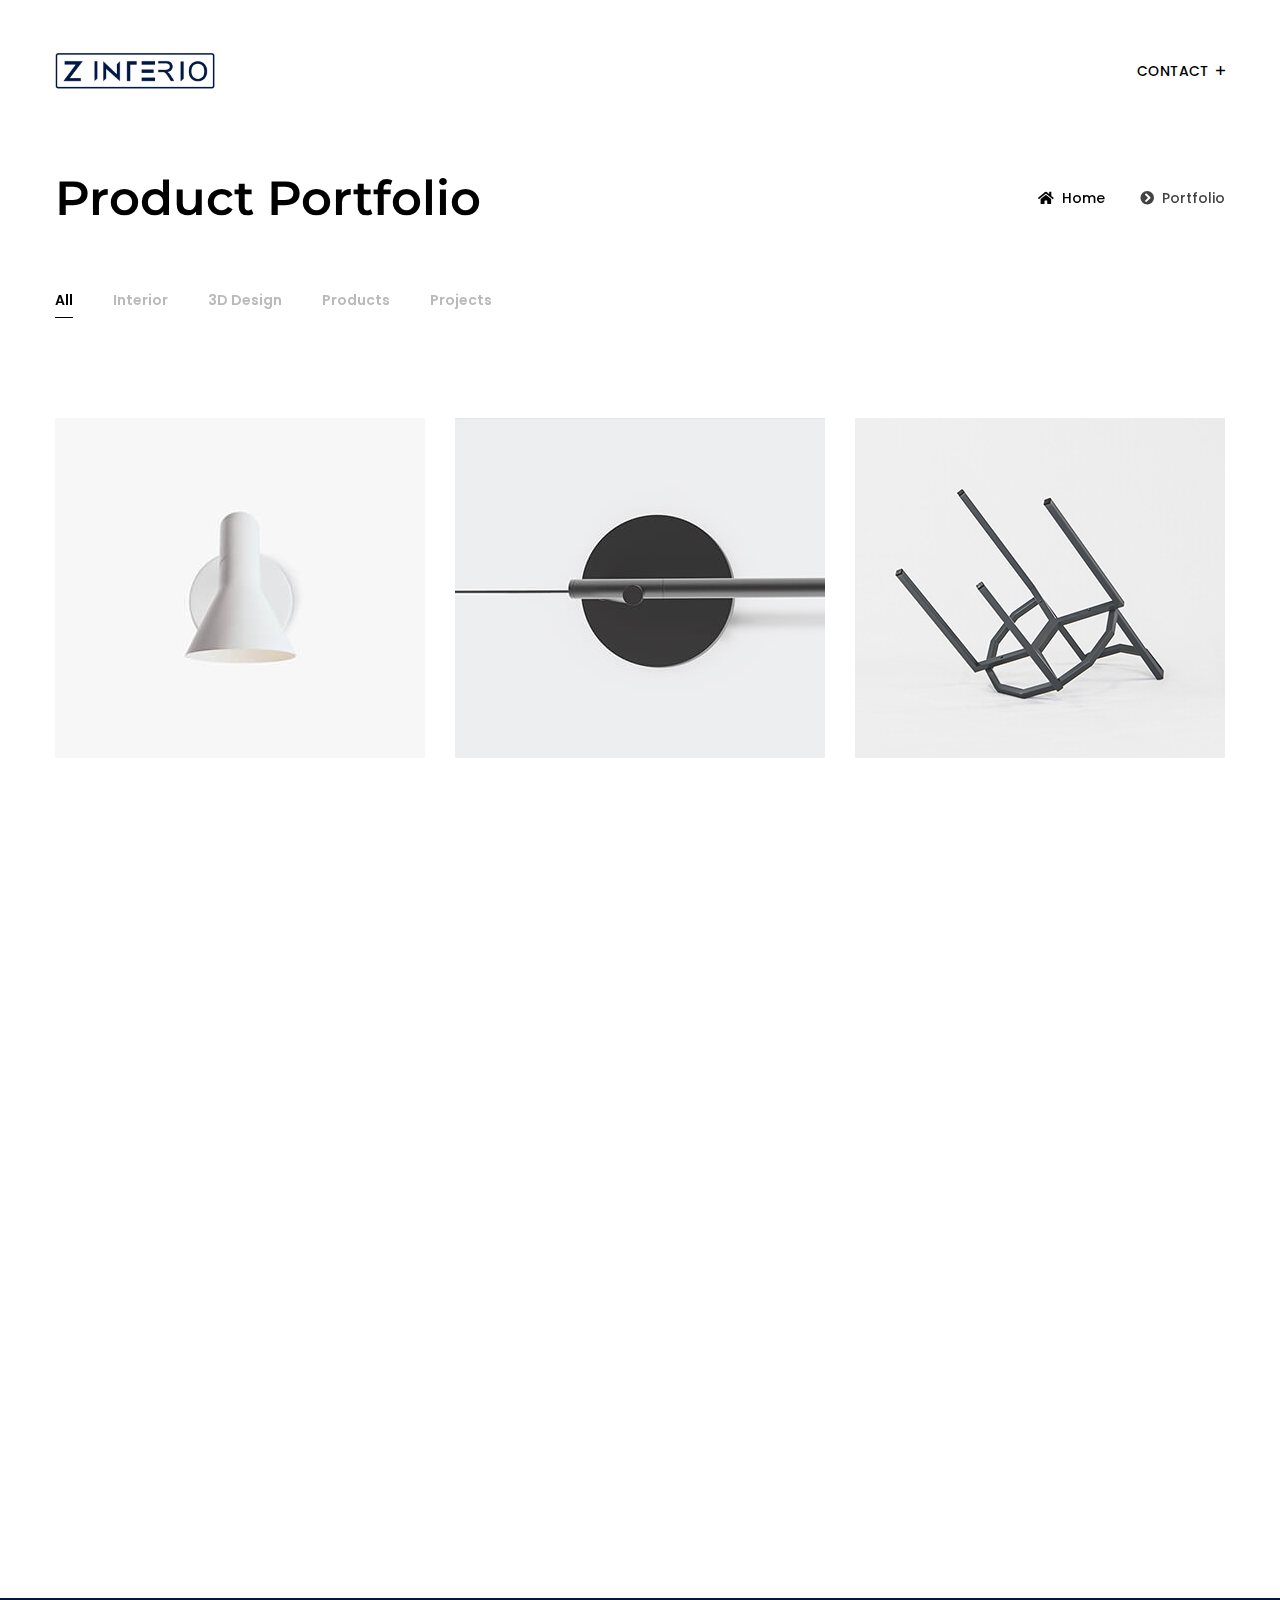
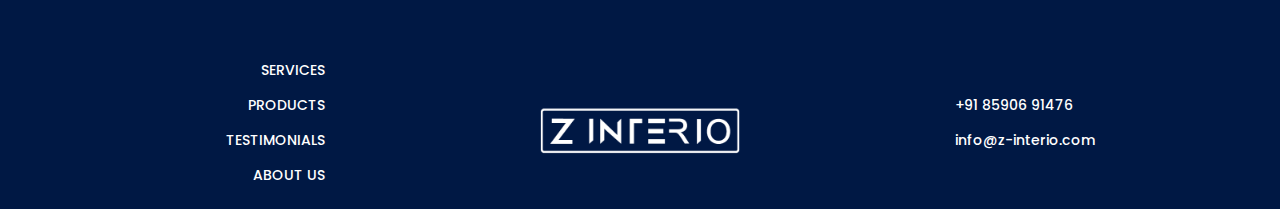
==== commit 08214ea0: "beta V3" ====
--- a/portfolio.html
+++ b/portfolio.html
@@ -303,8 +303,8 @@
 						<div class="col-lg-3 col-md-4">
 							<div class="useful-links ul-li-block clearfix">
 								<ul class="clearfix">
-									<li><a class="footer-font-custom" href="#!">+91 623 825 0065</a></li>
-									<li><a class="footer-font-custom" href="#!">z-interio@gmail.com</a></li>
+									<li><a class="footer-font-custom" href="#!">+91 85906 91476</a></li>
+									<li><a class="footer-font-custom" href="#!">info@z-interio.com</a></li>
 								</ul>
 							</div>
 						</div>
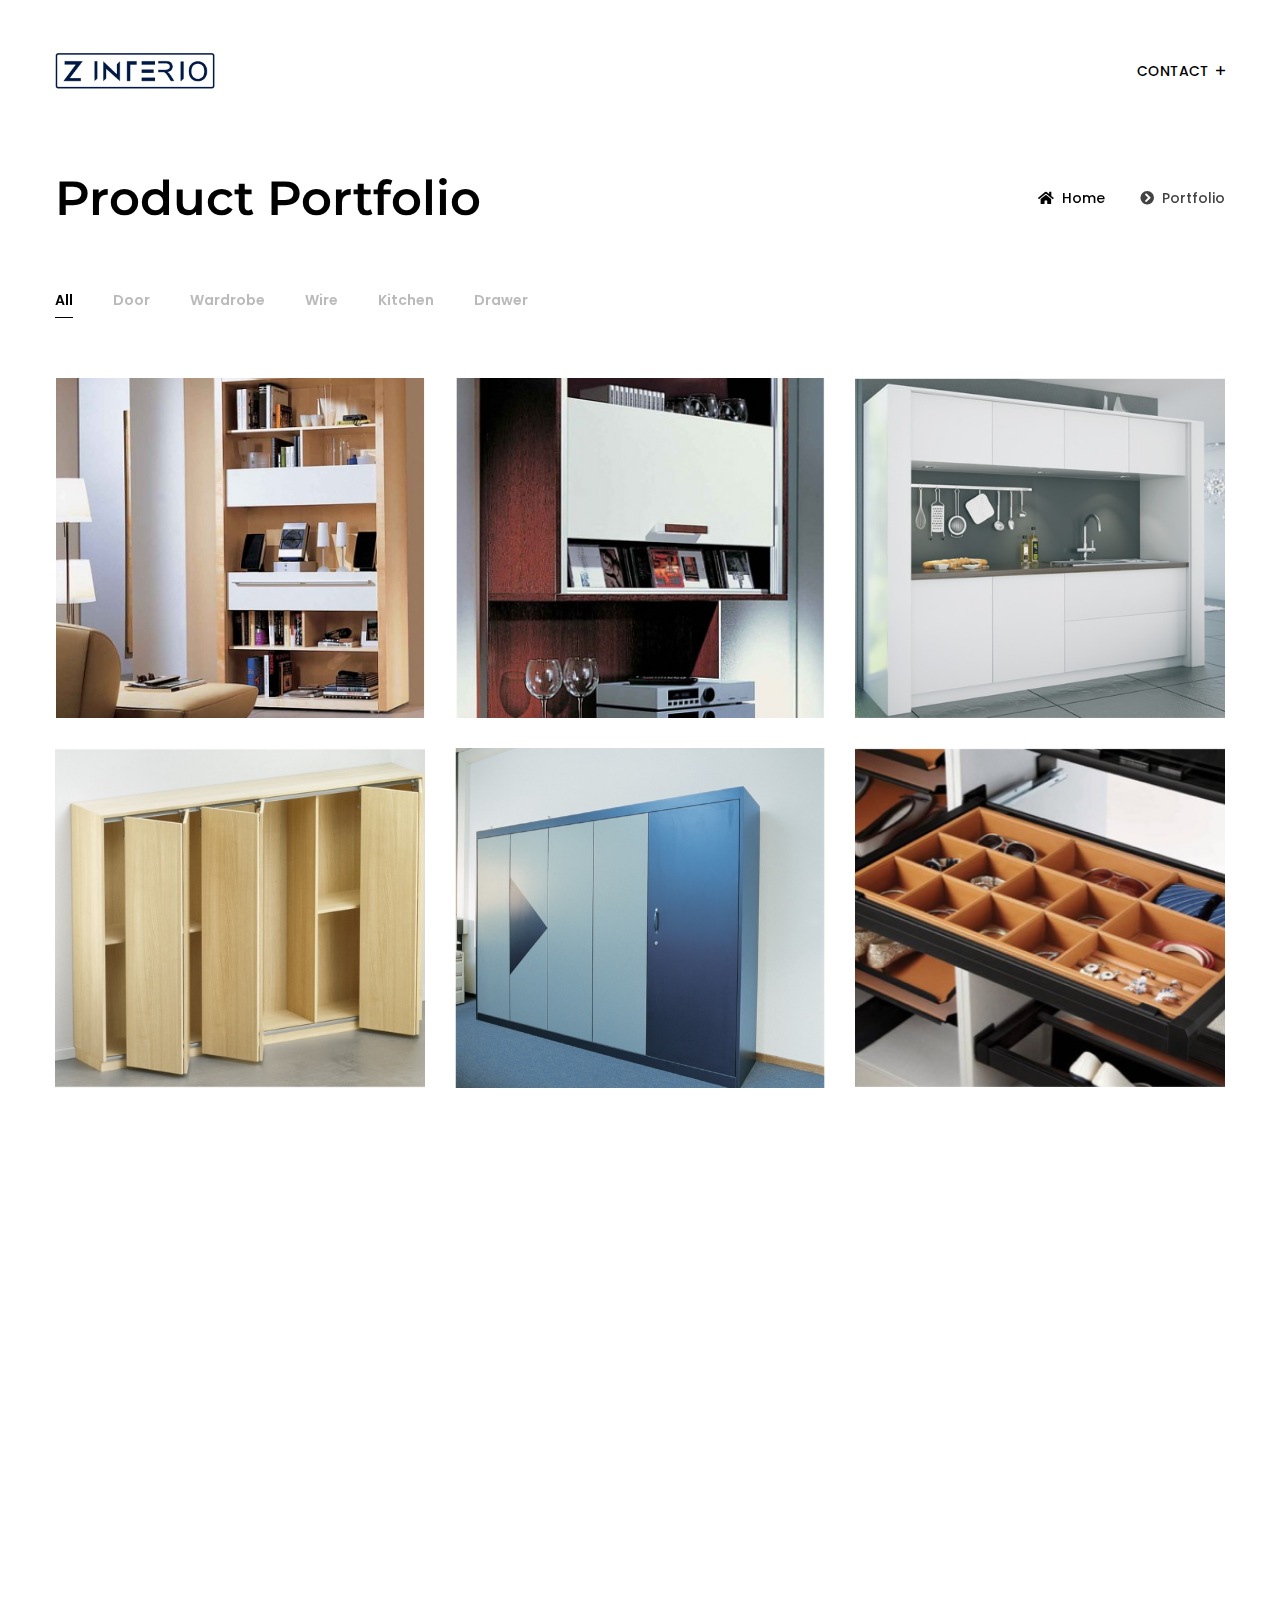
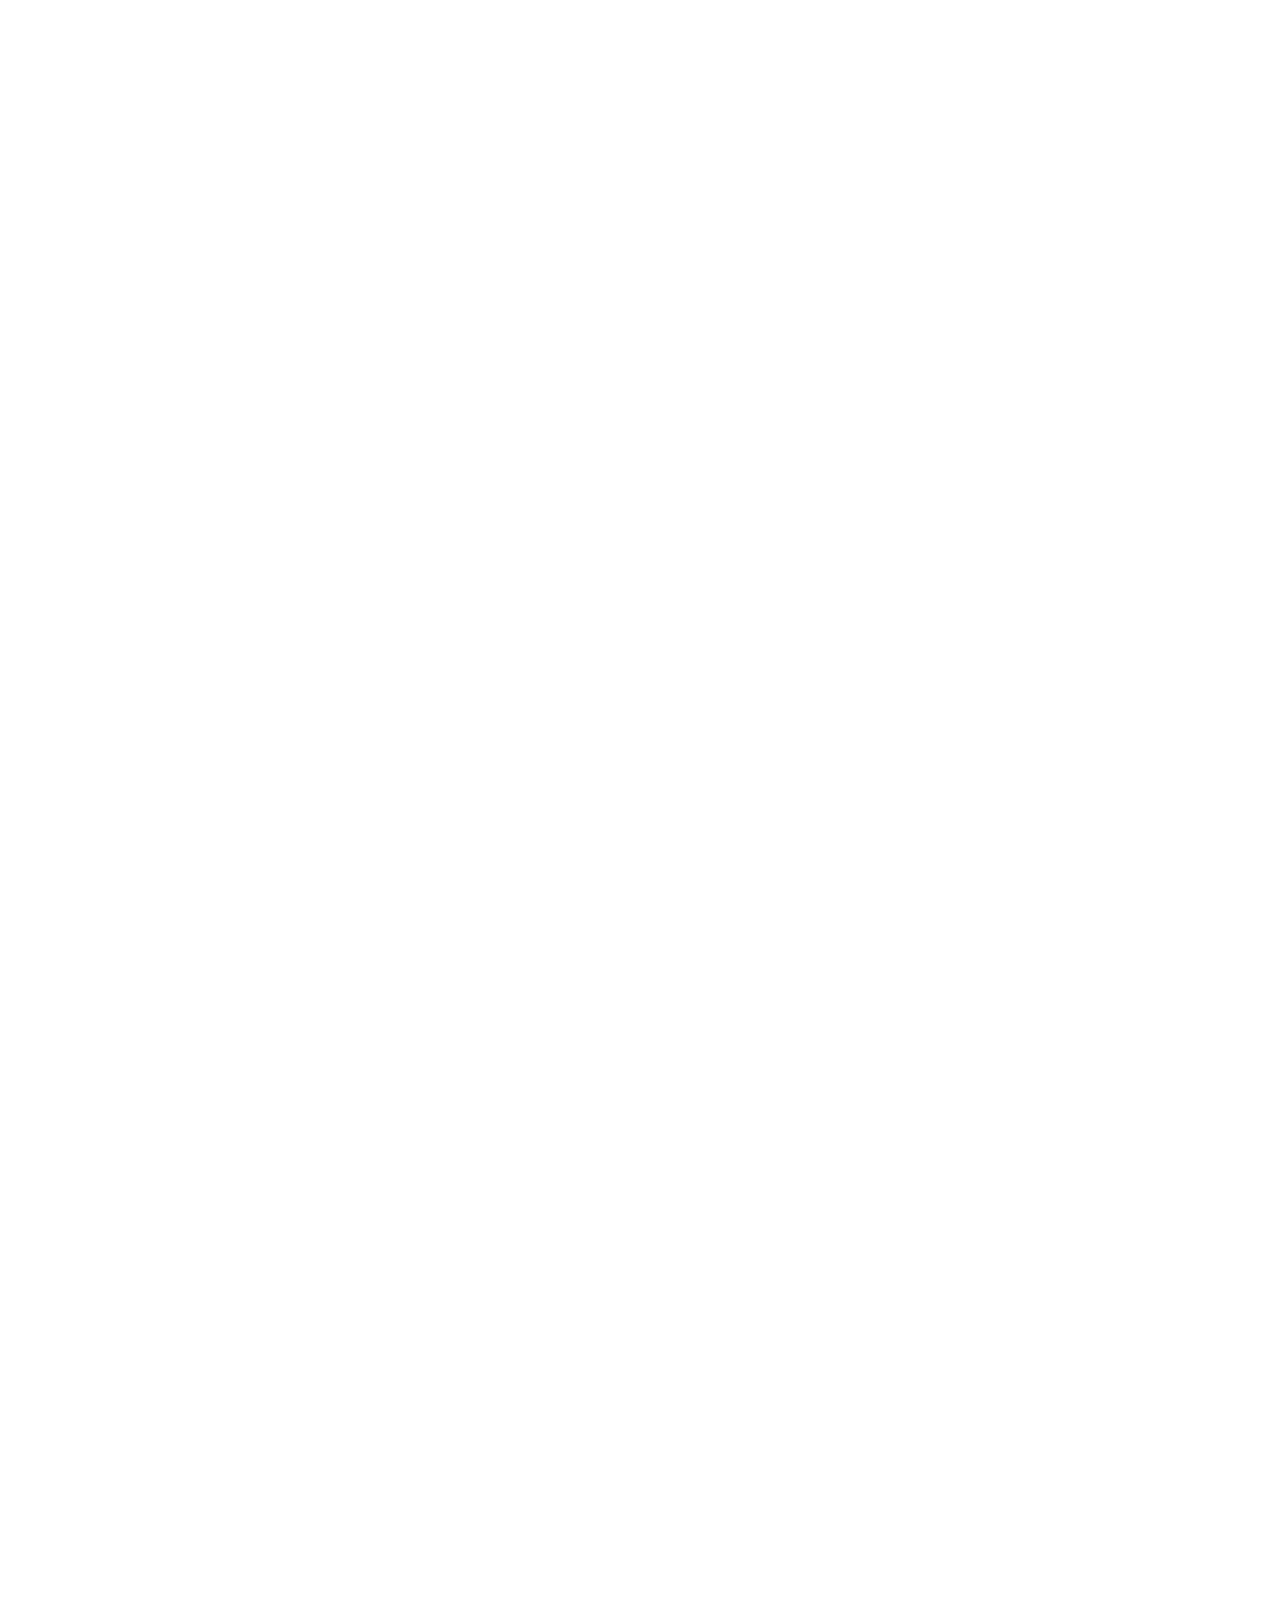
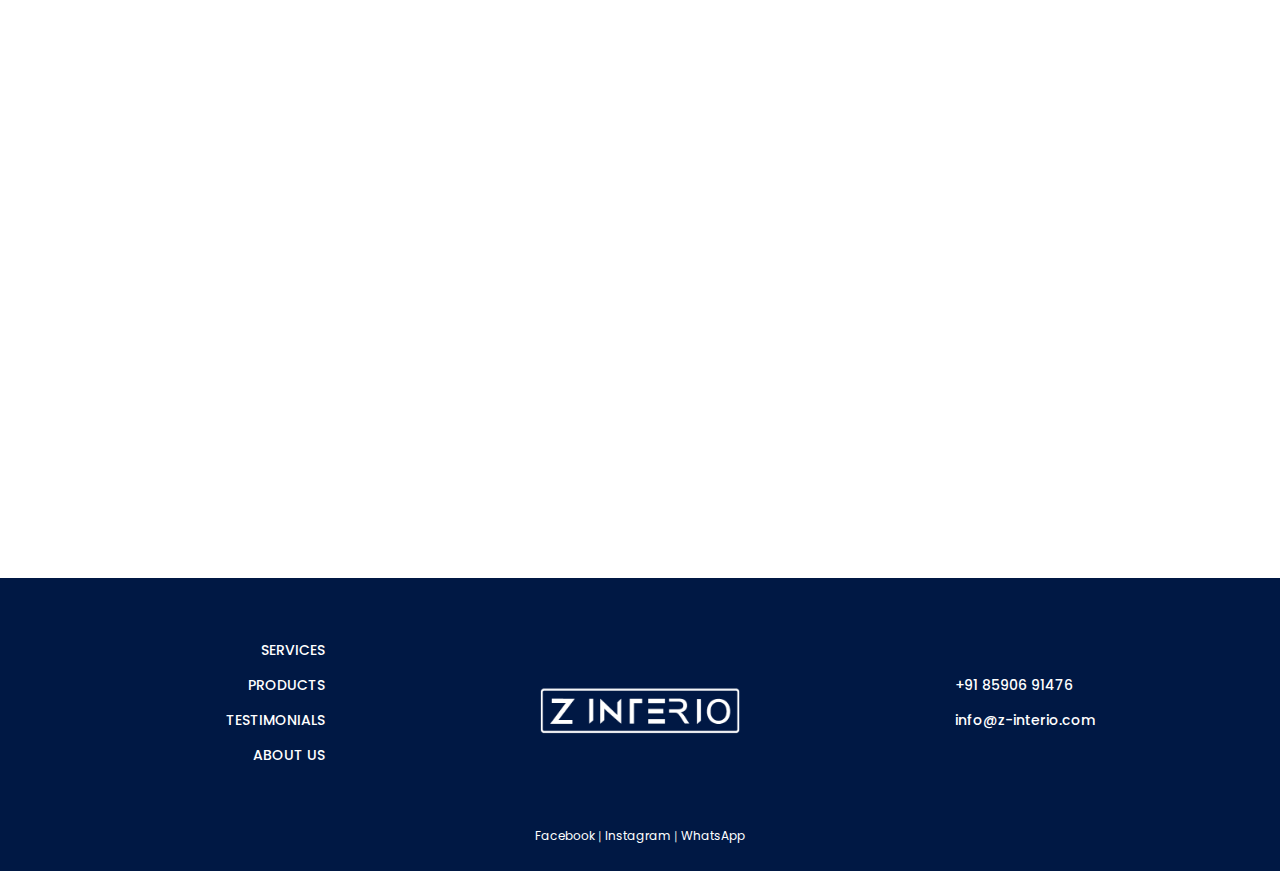
==== commit 0025ae83: "beta V5" ====
--- a/portfolio.html
+++ b/portfolio.html
@@ -122,7 +122,7 @@
 
 			<!-- breadcrumb-section - start
 			================================================== -->
-			<section id="breadcrumb-section" class="portfolio-custom breadcrumb-section sec-ptb-100 clearfix">
+			<section id="breadcrumb-section" class="portfolio-custom breadcrumb-section sec-ptb-60 clearfix">
 				<div class="container">
 
 					<div class="row mb-60 d-flex align-items-center justify-content-lg-between justify-content-md-between justify-content-sm-center">
@@ -143,10 +143,11 @@
 					<div class="button-group filters-button-group ul-li clearfix" data-aos="fade-right" data-aos-delay="200">
 						<ul class="clearfix">
 							<li><button class="button is-checked" data-filter="*">All</button></li>
-							<li><button class="button" data-filter=".prints">Interior</button></li>
-							<li><button class="button" data-filter=".3ddesign">3D Design</button></li>
-							<li><button class="button" data-filter=".branding">Products</button></li>
-							<li><button class="button" data-filter=".logos">Projects</button></li>
+							<li><button class="button" data-filter=".door">Door</button></li>
+							<li><button class="button" data-filter=".wardrobe">Wardrobe</button></li>
+							<li><button class="button" data-filter=".wire">Wire</button></li>
+							<li><button class="button" data-filter=".kitchen">Kitchen</button></li>
+							<li><button class="button" data-filter=".drawer">Drawer</button></li>
 						</ul>
 					</div>
 
@@ -162,101 +163,314 @@
 				<div class="container">
 					<div class="grid row mt--30">
 
-						<div class="col-lg-4 col-md-4 col-sm-6 col-xs-12 element-item prints " data-category="prints">
-							<div class="portfolio-fullimage bg-white" data-aos="fade-up" data-aos-delay="100">
-								<img src="assets/images/portfolio/1_img_1.jpg" alt="image_not_found">
-								<a href="#!" class="details-btn"><i class="fal fa-plus"></i></a>
-								<div class="item-content">
-									<h3 class="item-title">Creativia</h3>
-									<span class="item-brand">Branding</span>
-								</div>
-							</div>
-						</div>
-
-						<div class="col-lg-4 col-md-4 col-sm-6 col-xs-12 element-item 3ddesign " data-category="3ddesign">
-							<div class="portfolio-fullimage bg-white" data-aos="fade-up" data-aos-delay="300">
-								<img src="assets/images/portfolio/1_img_2.jpg" alt="image_not_found">
-								<a href="#!" class="details-btn"><i class="fal fa-plus"></i></a>
-								<div class="item-content">
-									<h3 class="item-title">Creativia</h3>
-									<span class="item-brand">Branding</span>
-								</div>
-							</div>
-						</div>
-
-						<div class="col-lg-4 col-md-4 col-sm-6 col-xs-12 element-item branding " data-category="branding">
-							<div class="portfolio-fullimage bg-white" data-aos="fade-up" data-aos-delay="500">
-								<img src="assets/images/portfolio/1_img_3.jpg" alt="image_not_found">
-								<a href="#!" class="details-btn"><i class="fal fa-plus"></i></a>
-								<div class="item-content">
-									<h3 class="item-title">Creativia</h3>
-									<span class="item-brand">Branding</span>
-								</div>
-							</div>
-						</div>
-
-						<div class="col-lg-4 col-md-4 col-sm-6 col-xs-12 element-item logos " data-category="logos">
-							<div class="portfolio-fullimage bg-white" data-aos="fade-up" data-aos-delay="100">
-								<img src="assets/images/portfolio/1_img_4.jpg" alt="image_not_found">
-								<a href="#!" class="details-btn"><i class="fal fa-plus"></i></a>
-								<div class="item-content">
-									<h3 class="item-title">Creativia</h3>
-									<span class="item-brand">Branding</span>
-								</div>
-							</div>
-						</div>
-
-						<div class="col-lg-4 col-md-4 col-sm-6 col-xs-12 element-item prints " data-category="prints">
-							<div class="portfolio-fullimage bg-white" data-aos="fade-up" data-aos-delay="300">
-								<img src="assets/images/portfolio/1_img_5.jpg" alt="image_not_found">
-								<a href="#!" class="details-btn"><i class="fal fa-plus"></i></a>
-								<div class="item-content">
-									<h3 class="item-title">Creativia</h3>
-									<span class="item-brand">Branding</span>
-								</div>
-							</div>
-						</div>
-
-						<div class="col-lg-4 col-md-4 col-sm-6 col-xs-12 element-item 3ddesign " data-category="3ddesign">
-							<div class="portfolio-fullimage bg-white" data-aos="fade-up" data-aos-delay="500">
-								<img src="assets/images/portfolio/1_img_6.jpg" alt="image_not_found">
-								<a href="#!" class="details-btn"><i class="fal fa-plus"></i></a>
-								<div class="item-content">
-									<h3 class="item-title">Creativia</h3>
-									<span class="item-brand">Branding</span>
-								</div>
-							</div>
-						</div>
-
-						<div class="col-lg-4 col-md-4 col-sm-6 col-xs-12 element-item branding " data-category="branding">
-							<div class="portfolio-fullimage bg-white" data-aos="fade-up" data-aos-delay="100">
-								<img src="assets/images/portfolio/1_img_7.jpg" alt="image_not_found">
-								<a href="#!" class="details-btn"><i class="fal fa-plus"></i></a>
-								<div class="item-content">
-									<h3 class="item-title">Creativia</h3>
-									<span class="item-brand">Branding</span>
-								</div>
-							</div>
-						</div>
-
-						<div class="col-lg-4 col-md-4 col-sm-6 col-xs-12 element-item logos " data-category="logos">
-							<div class="portfolio-fullimage bg-white" data-aos="fade-up" data-aos-delay="300">
-								<img src="assets/images/portfolio/1_img_8.jpg" alt="image_not_found">
-								<a href="#!" class="details-btn"><i class="fal fa-plus"></i></a>
-								<div class="item-content">
-									<h3 class="item-title">Creativia</h3>
-									<span class="item-brand">Branding</span>
-								</div>
-							</div>
-						</div>
-
-						<div class="col-lg-4 col-md-4 col-sm-6 col-xs-12 element-item 3ddesign " data-category="3ddesign">
-							<div class="portfolio-fullimage bg-white" data-aos="fade-up" data-aos-delay="500">
-								<img src="assets/images/portfolio/1_img_9.jpg" alt="image_not_found">
-								<a href="#!" class="details-btn"><i class="fal fa-plus"></i></a>
-								<div class="item-content">
-									<h3 class="item-title">Creativia</h3>
-									<span class="item-brand">Branding</span>
+						<div class="col-lg-4 col-md-4 col-sm-6 col-xs-12 element-item door" data-category="door">
+							<div class="portfolio-fullimage custom-portfolio-img bg-white" data-aos="fade-up" data-aos-delay="100">
+								<img src="assets/images/products/Picture01.png" alt="image_not_found">
+								<a href="javascript:void()" class="details-btn"><i class="fab fa-whatsapp"></i></a>
+								<div class="item-content">
+									<h3 class="item-title product-name">Vertico Synchro</h3>
+									<span class="item-brand">Vertically Running Sliding Doors</span><br>
+									<span class="item-brand">Hettich</span>
+								</div>
+							</div>
+						</div>
+
+						<div class="col-lg-4 col-md-4 col-sm-6 col-xs-12 element-item door" data-category="door">
+							<div class="portfolio-fullimage custom-portfolio-img custom-portfolio-img custom-portfolio-img bg-white" data-aos="fade-up" data-aos-delay="100">
+								<img src="assets/images/products/Picture02.png" alt="image_not_found">
+								<a href="javascript:void()" class="details-btn"><i class="fab fa-whatsapp"></i></a>
+								<div class="item-content">
+									<h3 class="item-title product-name">Vertico Mono</h3>
+									<span class="item-brand">Vertically Running Sliding Doors</span><br>
+									<span class="item-brand">Hettich</span>
+								</div>
+							</div>
+						</div>
+
+						<div class="col-lg-4 col-md-4 col-sm-6 col-xs-12 element-item door" data-category="door">
+							<div class="portfolio-fullimage custom-portfolio-img bg-white" data-aos="fade-up" data-aos-delay="100">
+								<img src="assets/images/products/Picture03.png" alt="image_not_found">
+								<a href="javascript:void()" class="details-btn"><i class="fab fa-whatsapp"></i></a>
+								<div class="item-content">
+									<h3 class="item-title product-name">Slido F-Fold62 40A</h3>
+									<span class="item-brand">Sliding door fitting</span><br>
+									<span class="item-brand">Häfele</span>
+								</div>
+							</div>
+						</div>
+
+						<div class="col-lg-4 col-md-4 col-sm-6 col-xs-12 element-item door" data-category="door">
+							<div class="portfolio-fullimage custom-portfolio-img bg-white" data-aos="fade-up" data-aos-delay="100">
+								<img src="assets/images/products/Picture04.png" alt="image_not_found">
+								<a href="javascript:void()" class="details-btn"><i class="fab fa-whatsapp"></i></a>
+								<div class="item-content">
+									<h3 class="item-title product-name">Slido F-Park72 60B</h3>
+									<span class="item-brand">Sliding door fitting</span><br>
+									<span class="item-brand">Häfele</span>
+								</div>
+							</div>
+						</div>
+
+						<div class="col-lg-4 col-md-4 col-sm-6 col-xs-12 element-item door" data-category="door">
+							<div class="portfolio-fullimage custom-portfolio-img bg-white" data-aos="fade-up" data-aos-delay="100">
+								<img src="assets/images/products/Picture05.png" alt="image_not_found">
+								<a href="javascript:void()" class="details-btn"><i class="fab fa-whatsapp"></i></a>
+								<div class="item-content">
+									<h3 class="item-title product-name">HAWA Aperto 40 F</h3>
+									<span class="item-brand">Sliding door fitting</span><br>
+									<span class="item-brand">Häfele</span>
+								</div>
+							</div>
+						</div>
+
+						<div class="col-lg-4 col-md-4 col-sm-6 col-xs-12 element-item wardrobe" data-category="wardrobe">
+							<div class="portfolio-fullimage custom-portfolio-img bg-white" data-aos="fade-up" data-aos-delay="100">
+								<img src="assets/images/products/Picture06.png" alt="image_not_found">
+								<a href="javascript:void()" class="details-btn"><i class="fab fa-whatsapp"></i></a>
+								<div class="item-content">
+									<h3 class="item-title product-name">Leather storage box</h3>
+									<span class="item-brand">Wardrobe Accessories</span><br>
+									<span class="item-brand">Häfele</span>
+								</div>
+							</div>
+						</div>
+
+						<div class="col-lg-4 col-md-4 col-sm-6 col-xs-12 element-item wire" data-category="wire">
+							<div class="portfolio-fullimage custom-portfolio-img bg-white" data-aos="fade-up" data-aos-delay="100">
+								<img src="assets/images/products/Picture07.png" alt="image_not_found">
+								<a href="javascript:void()" class="details-btn"><i class="fab fa-whatsapp"></i></a>
+								<div class="item-content">
+									<h3 class="item-title product-name">Fruit & Vegetable Drainer</h3>
+									<span class="item-brand">Wire Accessories</span><br>
+									<span class="item-brand">Hettich</span>
+								</div>
+							</div>
+						</div>
+
+						<div class="col-lg-4 col-md-4 col-sm-6 col-xs-12 element-item wire" data-category="wire">
+							<div class="portfolio-fullimage custom-portfolio-img bg-white" data-aos="fade-up" data-aos-delay="100">
+								<img src="assets/images/products/Picture08.png" alt="image_not_found">
+								<a href="javascript:void()" class="details-btn"><i class="fab fa-whatsapp"></i></a>
+								<div class="item-content">
+									<h3 class="item-title product-name">CargoTech M Basket</h3>
+									<span class="item-brand">Wire Accessories</span><br>
+									<span class="item-brand">Hettich</span>
+								</div>
+							</div>
+						</div>
+
+						<div class="col-lg-4 col-md-4 col-sm-6 col-xs-12 element-item wire" data-category="wire">
+							<div class="portfolio-fullimage custom-portfolio-img bg-white" data-aos="fade-up" data-aos-delay="100">
+								<img src="assets/images/products/Picture09.png" alt="image_not_found">
+								<a href="javascript:void()" class="details-btn"><i class="fab fa-whatsapp"></i></a>
+								<div class="item-content">
+									<h3 class="item-title product-name">CargoTech M Cup & Saucer Basket</h3>
+									<span class="item-brand">Wire Accessories</span><br>
+									<span class="item-brand">Hettich</span>
+								</div>
+							</div>
+						</div>
+
+						<div class="col-lg-4 col-md-4 col-sm-6 col-xs-12 element-item wire" data-category="wire">
+							<div class="portfolio-fullimage custom-portfolio-img bg-white" data-aos="fade-up" data-aos-delay="100">
+								<img src="assets/images/products/Picture10.png" alt="image_not_found">
+								<a href="javascript:void()" class="details-btn"><i class="fab fa-whatsapp"></i></a>
+								<div class="item-content">
+									<h3 class="item-title product-name">Cargo Cutlery Basket</h3>
+									<span class="item-brand">Wire Accessories</span><br>
+									<span class="item-brand">Hettich</span>
+								</div>
+							</div>
+						</div>
+
+						<div class="col-lg-4 col-md-4 col-sm-6 col-xs-12 element-item kitchen" data-category="kitchen">
+							<div class="portfolio-fullimage custom-portfolio-img bg-white" data-aos="fade-up" data-aos-delay="100">
+								<img src="assets/images/products/Picture11.png" alt="image_not_found">
+								<a href="javascript:void()" class="details-btn"><i class="fab fa-whatsapp"></i></a>
+								<div class="item-content">
+									<h3 class="item-title product-name">Orgatray</h3>
+									<span class="item-brand">Kitchen Utensils Tray</span><br>
+									<span class="item-brand">Hettich</span>
+								</div>
+							</div>
+						</div>
+
+						<div class="col-lg-4 col-md-4 col-sm-6 col-xs-12 element-item kitchen" data-category="kitchen">
+							<div class="portfolio-fullimage custom-portfolio-img bg-white" data-aos="fade-up" data-aos-delay="100">
+								<img src="assets/images/products/Picture12.png" alt="image_not_found">
+								<a href="javascript:void()" class="details-btn"><i class="fab fa-whatsapp"></i></a>
+								<div class="item-content">
+									<h3 class="item-title product-name">Vegetable Baskets</h3>
+									<span class="item-brand">Kitchen Accessories</span><br>
+									<span class="item-brand">Häfele</span>
+								</div>
+							</div>
+						</div>
+
+						<div class="col-lg-4 col-md-4 col-sm-6 col-xs-12 element-item kitchen" data-category="kitchen">
+							<div class="portfolio-fullimage custom-portfolio-img bg-white" data-aos="fade-up" data-aos-delay="100">
+								<img src="assets/images/products/Picture13.png" alt="image_not_found">
+								<a href="javascript:void()" class="details-btn"><i class="fab fa-whatsapp"></i></a>
+								<div class="item-content">
+									<h3 class="item-title product-name">Quartz Surface Collection</h3>
+									<span class="item-brand">Kitchen Accessories</span><br>
+									<span class="item-brand">Häfele</span>
+								</div>
+							</div>
+						</div>
+
+						<div class="col-lg-4 col-md-4 col-sm-6 col-xs-12 element-item kitchen" data-category="kitchen">
+							<div class="portfolio-fullimage custom-portfolio-img bg-white" data-aos="fade-up" data-aos-delay="100">
+								<img src="assets/images/products/Picture14.png" alt="image_not_found">
+								<a href="javascript:void()" class="details-btn"><i class="fab fa-whatsapp"></i></a>
+								<div class="item-content">
+									<h3 class="item-title product-name">Kitchen Sink Collection</h3>
+									<span class="item-brand">Kitchen Accessories</span><br>
+									<span class="item-brand">Häfele</span>
+								</div>
+							</div>
+						</div>
+
+						<div class="col-lg-4 col-md-4 col-sm-6 col-xs-12 element-item kitchen" data-category="kitchen">
+							<div class="portfolio-fullimage custom-portfolio-img bg-white" data-aos="fade-up" data-aos-delay="100">
+								<img src="assets/images/products/Picture15.png" alt="image_not_found">
+								<a href="javascript:void()" class="details-btn"><i class="fab fa-whatsapp"></i></a>
+								<div class="item-content">
+									<h3 class="item-title product-name">Extraction Hoods</h3>
+									<span class="item-brand">Kitchen Accessories</span><br>
+									<span class="item-brand">Hafele</span>
+								</div>
+							</div>
+						</div>
+
+						<div class="col-lg-4 col-md-4 col-sm-6 col-xs-12 element-item drawer" data-category="drawer">
+							<div class="portfolio-fullimage custom-portfolio-img bg-white" data-aos="fade-up" data-aos-delay="100">
+								<img src="assets/images/products/Picture16.png" alt="image_not_found">
+								<a href="javascript:void()" class="details-btn"><i class="fab fa-whatsapp"></i></a>
+								<div class="item-content">
+									<h3 class="item-title product-name">Innotech Drawer Set</h3>
+									<span class="item-brand">Drawer Accessories</span><br>
+									<span class="item-brand">Hettich</span>
+								</div>
+							</div>
+						</div>
+
+						<div class="col-lg-4 col-md-4 col-sm-6 col-xs-12 element-item drawer" data-category="drawer">
+							<div class="portfolio-fullimage custom-portfolio-img bg-white" data-aos="fade-up" data-aos-delay="100">
+								<img src="assets/images/products/Picture17.png" alt="image_not_found">
+								<a href="javascript:void()" class="details-btn"><i class="fab fa-whatsapp"></i></a>
+								<div class="item-content">
+									<h3 class="item-title product-name">Innotech Pot & Pan Drawer Set</h3>
+									<span class="item-brand">Drawer Accessories</span><br>
+									<span class="item-brand">Hettich</span>
+								</div>
+							</div>
+						</div>
+
+						<div class="col-lg-4 col-md-4 col-sm-6 col-xs-12 element-item drawer" data-category="drawer">
+							<div class="portfolio-fullimage custom-portfolio-img bg-white" data-aos="fade-up" data-aos-delay="100">
+								<img src="assets/images/products/Picture18.png" alt="image_not_found">
+								<a href="javascript:void()" class="details-btn"><i class="fab fa-whatsapp"></i></a>
+								<div class="item-content">
+									<h3 class="item-title product-name">ArciTech Drawer Set</h3>
+									<span class="item-brand">Drawer Accessories</span><br>
+									<span class="item-brand">Hettich</span>
+								</div>
+							</div>
+						</div>
+
+						<div class="col-lg-4 col-md-4 col-sm-6 col-xs-12 element-item drawer" data-category="drawer">
+							<div class="portfolio-fullimage custom-portfolio-img bg-white" data-aos="fade-up" data-aos-delay="100">
+								<img src="assets/images/products/Picture19.png" alt="image_not_found">
+								<a href="javascript:void()" class="details-btn"><i class="fab fa-whatsapp"></i></a>
+								<div class="item-content">
+									<h3 class="item-title product-name">ArciTech Pot & Pan Drawer Set</h3>
+									<span class="item-brand">Drawer Accessories</span><br>
+									<span class="item-brand">Hettich</span>
+								</div>
+							</div>
+						</div>
+
+						<div class="col-lg-4 col-md-4 col-sm-6 col-xs-12 element-item drawer" data-category="drawer">
+							<div class="portfolio-fullimage custom-portfolio-img bg-white" data-aos="fade-up" data-aos-delay="100">
+								<img src="assets/images/products/Picture20.png" alt="image_not_found">
+								<a href="javascript:void()" class="details-btn"><i class="fab fa-whatsapp"></i></a>
+								<div class="item-content">
+									<h3 class="item-title product-name">ArciTech Internal Drawer Set</h3>
+									<span class="item-brand">Drawer Accessories</span><br>
+									<span class="item-brand">Hettich</span>
+								</div>
+							</div>
+						</div>
+
+						<div class="col-lg-4 col-md-4 col-sm-6 col-xs-12 element-item drawer" data-category="drawer">
+							<div class="portfolio-fullimage custom-portfolio-img bg-white" data-aos="fade-up" data-aos-delay="100">
+								<img src="assets/images/products/Picture21.png" alt="image_not_found">
+								<a href="javascript:void()" class="details-btn"><i class="fab fa-whatsapp"></i></a>
+								<div class="item-content">
+									<h3 class="item-title product-name">AvanTech Drawer Set</h3>
+									<span class="item-brand">Drawer Accessories</span><br>
+									<span class="item-brand">Hettich</span>
+								</div>
+							</div>
+						</div>
+
+						<div class="col-lg-4 col-md-4 col-sm-6 col-xs-12 element-item drawer" data-category="drawer">
+							<div class="portfolio-fullimage custom-portfolio-img bg-white" data-aos="fade-up" data-aos-delay="100">
+								<img src="assets/images/products/Picture22.png" alt="image_not_found">
+								<a href="javascript:void()" class="details-btn"><i class="fab fa-whatsapp"></i></a>
+								<div class="item-content">
+									<h3 class="item-title product-name">Orgatray Drawer Set</h3>
+									<span class="item-brand">Drawer Accessories</span><br>
+									<span class="item-brand">Hettich</span>
+								</div>
+							</div>
+						</div>
+
+						<div class="col-lg-4 col-md-4 col-sm-6 col-xs-12 element-item drawer" data-category="drawer">
+							<div class="portfolio-fullimage custom-portfolio-img bg-white" data-aos="fade-up" data-aos-delay="100">
+								<img src="assets/images/products/Picture23.png" alt="image_not_found">
+								<a href="javascript:void()" class="details-btn"><i class="fab fa-whatsapp"></i></a>
+								<div class="item-content">
+									<h3 class="item-title product-name">Matrixbox Slim Inner Drawer Set</h3>
+									<span class="item-brand">Drawer Accessories</span><br>
+									<span class="item-brand">Häfele</span>
+								</div>
+							</div>
+						</div>
+
+						<div class="col-lg-4 col-md-4 col-sm-6 col-xs-12 element-item drawer" data-category="drawer">
+							<div class="portfolio-fullimage custom-portfolio-img bg-white" data-aos="fade-up" data-aos-delay="100">
+								<img src="assets/images/products/Picture24.png" alt="image_not_found">
+								<a href="javascript:void()" class="details-btn"><i class="fab fa-whatsapp"></i></a>
+								<div class="item-content">
+									<h3 class="item-title product-name">Matrixbox Premium Drawer Set</h3>
+									<span class="item-brand">Drawer Accessories</span><br>
+									<span class="item-brand">Häfele</span>
+								</div>
+							</div>
+						</div>
+
+						<div class="col-lg-4 col-md-4 col-sm-6 col-xs-12 element-item drawer" data-category="drawer">
+							<div class="portfolio-fullimage custom-portfolio-img bg-white" data-aos="fade-up" data-aos-delay="100">
+								<img src="assets/images/products/Picture25.png" alt="image_not_found">
+								<a href="javascript:void()" class="details-btn"><i class="fab fa-whatsapp"></i></a>
+								<div class="item-content">
+									<h3 class="item-title product-name">Plastic High-Fronted Organisers</h3>
+									<span class="item-brand">Drawer Accessories</span><br>
+									<span class="item-brand">Häfele</span>
+								</div>
+							</div>
+						</div>
+
+						<div class="col-lg-4 col-md-4 col-sm-6 col-xs-12 element-item drawer" data-category="drawer">
+							<div class="portfolio-fullimage custom-portfolio-img bg-white" data-aos="fade-up" data-aos-delay="100">
+								<img src="assets/images/products/Picture26.png" alt="image_not_found">
+								<a href="javascript:void()" class="details-btn"><i class="fab fa-whatsapp"></i></a>
+								<div class="item-content">
+									<h3 class="item-title product-name">Ergo Fit Plate Rack</h3>
+									<span class="item-brand">Drawer Accessories</span><br>
+									<span class="item-brand">Häfele</span>
 								</div>
 							</div>
 						</div>
@@ -311,6 +525,15 @@
 
 					</div>
 				</div>
+
+				<div class="footer-credits">
+					<h6 class="social-media-footer">
+						<a href="https://www.facebook.com/Zinterio-101163475381320">Facebook</a> |
+						<a href="https://www.instagram.com/z.interio/">Instagram</a> |
+						<a href="https://wa.me/918590691476">WhatsApp</a>
+					</h6>
+				</div>
+
 			</footer>
 
 		</div>
@@ -338,7 +561,7 @@
 
 		<!-- custom - jquery include -->
 		<script src="assets/js/custom.js"></script>
-
+		<script src="assets/js/custom-js.js"></script>
 
 	</body>
 
--- a/assets/css/custom.css
+++ b/assets/css/custom.css
@@ -1,4 +1,9 @@
 
+.custom-portfolio-img img {
+
+  height: 340px;
+  object-fit: cover;
+}
 
 .logo-custom img {
 
